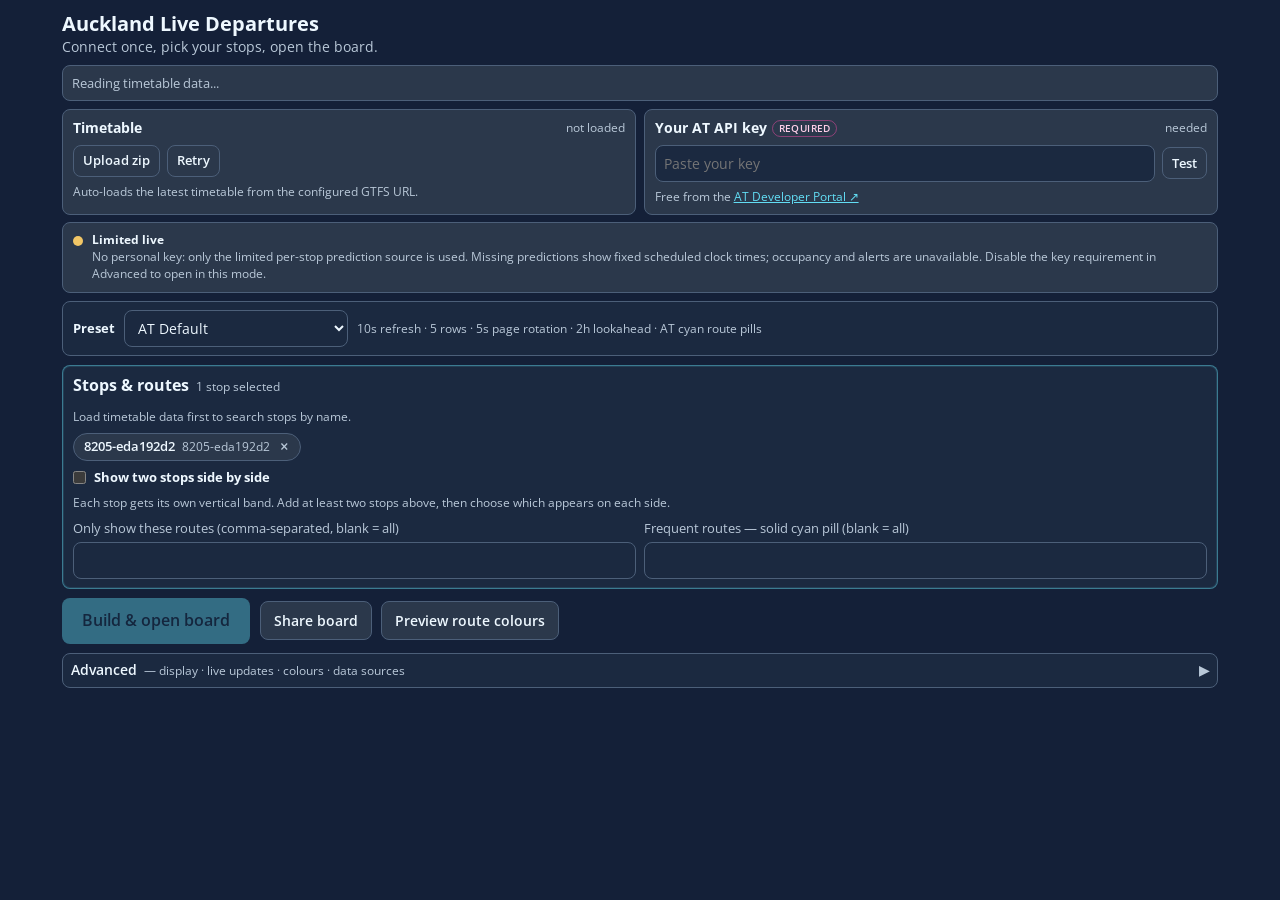
==== index.html @ 3f7efe8c "api" ====
<!doctype html>
<html lang="en">
<head>
  <meta charset="utf-8">
  <meta name="viewport" content="width=device-width, initial-scale=1">
  <title>Auckland Live Departures</title>
  <link rel="preconnect" href="https://fonts.googleapis.com">
  <link rel="preconnect" href="https://fonts.gstatic.com" crossorigin>
  <link href="https://fonts.googleapis.com/css2?family=Open+Sans:wght@400;600;700;800&display=swap" rel="stylesheet">
  <style>
    :root {
      color-scheme: dark;
      --bg: #142038;
      --surface: #1b2940;
      --surface2: #2b384b;
      --surface3: #36465f;
      --border: #4c5f79;
      --text: #eef8ff;
      --muted: #b9c8d8;
      --accent: #62ddf4;
      --accent-strong: #3ed2f1;
      --accent-text: #163047;
      --good: #62ddf4;
      --warn: #f1c666;
      --bad: #ee4ca4;
      --radius: 8px;
      font-family: "Open Sans", "Segoe UI", sans-serif;
    }
    * { box-sizing: border-box; margin: 0; }
    html, body { min-height: 100vh; }
    body {
      background: var(--bg);
      color: var(--text);
      line-height: 1.5;
    }
    button {
      font: inherit;
      border: 1px solid transparent;
      border-radius: var(--radius);
      padding: .5rem .8rem;
      font-weight: 600;
      cursor: pointer;
      transition: opacity .15s, border-color .15s, background .15s;
    }
    button:hover { opacity: .88; }
    button:disabled { opacity: .4; cursor: not-allowed; }
    button.primary { background: var(--accent); color: var(--accent-text); border-color: transparent; }
    button.ghost { background: var(--surface2); color: var(--text); border-color: var(--border); }
    button.danger { background: transparent; color: #ffc8e4; border-color: var(--bad); }
    button.small { padding: .32rem .58rem; font-size: .82rem; }
    input, textarea, select {
      font: inherit;
      width: 100%;
      border: 1px solid var(--border);
      border-radius: var(--radius);
      background: var(--surface);
      color: var(--text);
      padding: .42rem .55rem;
    }
    input:focus, textarea:focus { outline: none; border-color: var(--accent); }
    textarea { min-height: 3.1rem; resize: vertical; }
    textarea[name="routeColors"] { min-height: 14rem; font-family: ui-monospace, SFMono-Regular, Menlo, Consolas, monospace; }

    /* Setup */
    .setup {
      max-width: 1180px;
      margin: 0 auto;
      padding: .75rem;
      font-size: .9rem;
    }
    .setup-header {
      margin-bottom: .45rem;
    }
    .setup-header h1 {
      font-size: 1.25rem;
      line-height: 1.15;
      margin-bottom: .15rem;
    }
    .setup-header p { color: var(--muted); font-size: .86rem; }
    .quick-actions {
      display: flex;
      gap: .4rem;
      margin: .45rem 0;
      flex-wrap: wrap;
    }
    .status-bar {
      padding: .42rem .55rem;
      color: var(--muted);
      font-size: .84rem;
      min-height: 1.9rem;
      border: 1px solid var(--border);
      border-radius: var(--radius);
      background: var(--surface2);
    }
    .status-bar.error { color: #ffd0e9; border-color: var(--bad); background: rgba(238, 76, 164, .12); }
    .setup-layout {
      display: block;
    }
    /* Advanced section */
    .adv-group { border: 1px solid var(--border); border-radius: var(--radius); padding: .55rem .65rem; display: grid; gap: .45rem; background: rgba(255,255,255,.015); }
    .adv-head { display: flex; justify-content: space-between; align-items: baseline; gap: .5rem; }
    .adv-group h3 { margin: 0; font-size: .9rem; font-weight: 700; color: var(--text); }
    .adv-count { font-size: .75rem; font-weight: 400; color: var(--muted); margin-left: .35rem; }
    .adv-grid { display: grid; grid-template-columns: repeat(auto-fit, minmax(170px, 1fr)); gap: .45rem; }
    .unit-input { display: flex; align-items: center; border: 1px solid var(--border); border-radius: 8px; background: var(--surface2, transparent); overflow: hidden; }
    .unit-input input { border: 0 !important; margin: 0 !important; min-width: 0; flex: 1; background: transparent; }
    .unit-input span { padding: 0 .6rem; font-size: .78rem; color: var(--muted); white-space: nowrap; }
    .unit-input:focus-within { border-color: var(--accent); }
    .checkbox-label.plain { font-weight: 400 !important; font-size: .9rem; }
    .adv-group .four-way-settings { padding-bottom: 0; border-bottom: 0; margin-bottom: 0; }
    .adv-details > summary { list-style: none; cursor: pointer; display: flex; align-items: baseline; gap: .6rem; }
    .adv-details > summary::-webkit-details-marker { display: none; }
    .adv-details > summary::before { content: "\25B6"; font-size: .65rem; color: var(--muted); transition: transform .2s; }
    .adv-details[open] > summary::before { transform: rotate(90deg); }
    .adv-details > summary .hint { margin: 0; }
    .adv-details-body { display: grid; gap: .45rem; margin-top: .45rem; }
    .adv-danger { display: flex; justify-content: space-between; align-items: center; gap: .8rem; border-color: rgba(255, 99, 132, .35); }
    .adv-danger .hint { margin-top: .1rem; }
    button.danger.confirming { background: #c0304a; color: #fff; }
    .adv-group textarea[name=routeColors] { min-height: 0; height: 7.2rem; resize: vertical; }
    /* Stop-level notices from AT take over the footer and scroll, like AT's own boards. */
    .board-footer.notice .legend,
    .board-footer.notice .mode-indicator { display: none; }
    .board-footer.notice .ticker { text-align: left; text-overflow: clip; font-weight: 700; }
    /* Soft fade where the message meets the clock (and as it enters), like AT's boards. */
    .board-footer.notice .ticker {
      -webkit-mask-image: linear-gradient(to right, transparent 0, #000 2rem, #000 calc(100% - 5rem), transparent 100%);
      mask-image: linear-gradient(to right, transparent 0, #000 2rem, #000 calc(100% - 5rem), transparent 100%);
    }
    .board-footer.notice-high { background: #e6007e; border-color: #ff4fb0; }
    .board-footer.notice-high .ticker,
    .board-footer.notice-high .clock { color: #fff; }
    .board-footer.notice-low { background: #f4f7fa; border-color: #ffffff; }
    .board-footer.notice-low .ticker,
    .board-footer.notice-low .clock { color: #142033; }
    .board-shell.frameless .board-footer.notice-high { background: #e6007e; }
    .board-shell.frameless .board-footer.notice-low { background: #f4f7fa; }
    .marquee { display: inline-block; padding-left: 100%; white-space: nowrap; animation: marquee linear infinite; will-change: transform; }
    @keyframes marquee { from { transform: translateX(0); } to { transform: translateX(-100%); } }
    @media (prefers-reduced-motion: reduce) {
      .marquee { animation: none; padding-left: 0; }
      .board-footer.notice .ticker { text-overflow: ellipsis; }
    }
    .debug-grid {
      display: flex;
      flex-wrap: wrap;
      gap: .35rem;
      margin: .45rem 0;
    }
    .debug-item {
      display: inline-flex;
      gap: .35rem;
      padding: .28rem .45rem;
      border: 1px solid var(--border);
      border-radius: var(--radius);
      background: var(--surface2);
      color: var(--muted);
      font-size: .78rem;
    }
    .debug-item strong { color: var(--text); font-weight: 800; text-align: right; }
    .note {
      border: 1px solid var(--border);
      border-radius: var(--radius);
      background: var(--surface2);
      color: var(--muted);
      font-size: .8rem;
      padding: .4rem .5rem;
    }
    .link-row {
      display: flex;
      gap: .5rem;
      flex-wrap: wrap;
      align-items: center;
    }
    .link-button {
      display: inline-flex;
      align-items: center;
      border: 1px solid var(--border);
      border-radius: var(--radius);
      padding: .32rem .58rem;
      color: var(--text);
      font-size: .82rem;
      font-weight: 600;
      text-decoration: none;
      background: var(--surface2);
    }
    .link-button:hover { border-color: var(--accent); color: var(--text); }
    .section {
      background: var(--surface);
      border: 1px solid var(--border);
      border-radius: var(--radius);
      margin-bottom: .45rem;
      overflow: hidden;
    }
    .section-header {
      padding: .36rem .5rem;
      font-weight: 600;
      cursor: pointer;
      display: flex;
      justify-content: space-between;
      align-items: center;
      user-select: none;
    }
    .section-header:hover { background: var(--surface2); }
    .section-header .arrow { transition: transform .2s; font-size: .8rem; color: var(--muted); }
    .section-header .arrow.open { transform: rotate(90deg); }
    .section-status { font-size: .75rem; font-weight: 400; color: var(--muted); margin-left: .45rem; }
    .section-body {
      padding: 0 .5rem .45rem;
      display: grid;
      gap: .42rem;
    }
    .section-body.hidden { display: none; }
    .field label {
      display: block;
      font-size: .8rem;
      color: var(--muted);
      margin-bottom: .25rem;
      font-weight: 400;
    }
    .hint {
      color: var(--muted);
      font-size: .78rem;
      line-height: 1.35;
      margin-top: .22rem;
    }
    .row { display: grid; grid-template-columns: 1fr 1fr; gap: .45rem; }
    .stop-results {
      max-height: 10rem;
      overflow-y: auto;
      display: grid;
      gap: .4rem;
    }
    .stop-item {
      display: flex;
      align-items: center;
      gap: .6rem;
      padding: .38rem .48rem;
      background: var(--surface2);
      border: 1px solid var(--border);
      border-radius: var(--radius);
      font-size: .85rem;
    }
    .stop-item .name { flex: 1; font-weight: 600; }
    .stop-item .id { color: var(--muted); font-size: .78rem; }
    .step {
      background: var(--surface);
      border: 1px solid var(--border);
      border-radius: var(--radius);
      padding: .55rem .65rem;
      margin-bottom: .45rem;
      display: grid;
      gap: .45rem;
    }
    .step h2 { font-size: .98rem; font-weight: 700; }
    .step-status { font-size: .75rem; font-weight: 400; color: var(--muted); margin-left: .4rem; }
    .ok { color: var(--good); }
    .chips { display: flex; flex-wrap: wrap; gap: .35rem; }
    .checkbox-label { display: inline-flex !important; align-items: center; gap: .5rem; cursor: pointer; color: var(--text) !important; font-weight: 700 !important; }
    .checkbox-label input { width: auto; margin: 0; }
    .dual-stop-settings { display: grid; grid-template-columns: repeat(2, minmax(0, 1fr)); gap: .65rem; }
    .dual-stop-settings input { margin-top: .4rem; }
    .chip {
      display: inline-flex;
      align-items: center;
      gap: .15rem;
      background: var(--surface2);
      border: 1px solid var(--border);
      border-radius: 999px;
      padding: .2rem .25rem .2rem .6rem;
      font-size: .82rem;
      font-weight: 600;
    }
    .chip .chip-id { color: var(--muted); font-weight: 400; font-size: .74rem; margin-left: .3rem; }
    .chip button { padding: 0 .45rem; background: transparent; border: none; color: var(--muted); font-size: .95rem; line-height: 1.3; }
    .chip button:hover { color: #ffd0e9; opacity: 1; }
    .cta-row { display: flex; flex-wrap: wrap; align-items: center; gap: .6rem; margin: .55rem 0; }
    .cta-row .primary { font-size: 1.02rem; padding: .62rem 1.2rem; }

    /* Connect strip (timetable + API key) */
    .connect { display: grid; grid-template-columns: 1fr 1fr; gap: .5rem; margin: .5rem 0; }
    .connect-pill {
      position: relative;
      overflow: hidden;
      border: 1px solid var(--border);
      border-radius: var(--radius);
      background: var(--surface2);
      padding: .5rem .6rem;
      display: grid;
      gap: .4rem;
      align-content: start;
    }
    .connect-pill.done { background: rgba(98, 221, 244, .08); border-color: rgba(98, 221, 244, .4); }
    .connect-pill.bad { background: rgba(238, 76, 164, .1); border-color: var(--bad); }
    .pill-head { display: flex; justify-content: space-between; align-items: center; gap: .5rem; }
    .pill-title { font-weight: 700; font-size: .86rem; }
    .pill-title .req {
      font-weight: 600; font-size: .64rem; text-transform: uppercase; letter-spacing: .04em;
      color: #ffd0e9; border: 1px solid rgba(238, 76, 164, .5); border-radius: 999px;
      padding: .02rem .34rem; margin-left: .35rem; vertical-align: middle;
    }
    .pill-state { font-size: .76rem; color: var(--muted); white-space: nowrap; }
    .pill-state.ok { color: var(--good); font-weight: 700; }
    .pill-state.bad { color: #ffd0e9; font-weight: 700; }
    .pill-sub { font-size: .75rem; color: var(--muted); }
    .pill-sub a { color: var(--accent); }
    .pill-actions { display: flex; gap: .4rem; align-items: center; }
    .pill-actions input[name=subscriptionKey] { flex: 1; }
    .pill-actions .link-button, .pill-actions button { flex: none; }
    .timetable-loader {
      position: absolute;
      inset: 0;
      z-index: 2;
      display: grid;
      place-content: center;
      gap: .55rem;
      text-align: center;
      background: linear-gradient(110deg, rgba(24, 33, 48, .96), rgba(31, 47, 64, .96));
      color: var(--text);
    }
    .loader-track {
      position: relative;
      width: min(15rem, 70vw);
      height: 2.2rem;
      overflow: hidden;
    }
    .loader-track::after {
      content: "";
      position: absolute;
      left: 0;
      right: 0;
      bottom: .28rem;
      height: 2px;
      background: repeating-linear-gradient(90deg, rgba(98,221,244,.25) 0 12px, transparent 12px 20px);
    }
    .loader-bus {
      position: absolute;
      left: 0;
      bottom: .42rem;
      width: 3.3rem;
      height: 1.45rem;
      border-radius: .45rem .55rem .25rem .25rem;
      background: linear-gradient(180deg, #73e8fa, #36bdd8);
      box-shadow: 0 0 18px rgba(98,221,244,.35);
      animation: timetable-trip 2.4s ease-in-out infinite;
    }
    .loader-bus::before {
      content: "";
      position: absolute;
      inset: .25rem .32rem .55rem;
      border-radius: .15rem;
      background: repeating-linear-gradient(90deg, #20324a 0 .58rem, transparent .58rem .72rem);
    }
    .loader-bus::after {
      content: "";
      position: absolute;
      left: .45rem;
      right: .45rem;
      bottom: -.2rem;
      height: .42rem;
      background: radial-gradient(circle at .2rem .2rem, #101824 0 .2rem, transparent .21rem), radial-gradient(circle at calc(100% - .2rem) .2rem, #101824 0 .2rem, transparent .21rem);
    }
    .loader-copy { font-size: .8rem; font-weight: 700; letter-spacing: .02em; }
    .loader-copy span::after { content: ""; animation: loading-dots 1.4s steps(4, end) infinite; }
    @keyframes timetable-trip {
      0% { transform: translateX(-3.5rem); opacity: 0; }
      15%, 85% { opacity: 1; }
      100% { transform: translateX(15rem); opacity: 0; }
    }
    @keyframes loading-dots {
      0% { content: ""; }
      25% { content: "."; }
      50% { content: ".."; }
      75%, 100% { content: "..."; }
    }
    @media (prefers-reduced-motion: reduce) {
      .loader-bus { animation: none; left: calc(50% - 1.65rem); }
      .loader-copy span::after { animation: none; content: "..."; }
    }
    input.key-bad { border-color: var(--bad); }
    .mode-explainer {
      display: flex;
      align-items: flex-start;
      gap: .55rem;
      margin: -.05rem 0 .55rem;
      padding: .55rem .65rem;
      border: 1px solid var(--border);
      border-radius: var(--radius);
      background: var(--surface2);
      color: var(--muted);
      font-size: .78rem;
      line-height: 1.35;
    }
    .mode-explainer strong { color: var(--text); white-space: nowrap; }
    .preset-bar {
      display: grid;
      grid-template-columns: auto minmax(10rem, 14rem) minmax(0, 1fr);
      align-items: center;
      gap: .55rem;
      margin: 0 0 .55rem;
      padding: .5rem .65rem;
      border: 1px solid var(--border);
      border-radius: var(--radius);
      background: var(--surface);
    }
    .preset-bar label { font-size: .82rem; font-weight: 700; color: var(--text); }
    .preset-bar select { padding: .42rem .55rem; }
    .preset-summary { min-width: 0; color: var(--muted); font-size: .75rem; line-height: 1.3; }
    .mode-dot {
      width: .62rem;
      height: .62rem;
      margin-top: .22rem;
      border-radius: 999px;
      background: var(--muted);
      flex: none;
    }
    .mode-dot.full { background: var(--good); }
    .mode-dot.limited { background: var(--warn); }
    .mode-dot.degraded, .mode-dot.scheduled { background: var(--bad); }
    button.linkish {
      background: none; border: none; padding: 0; color: var(--accent);
      font-size: inherit; font-weight: 600; text-decoration: underline; cursor: pointer;
    }
    button.linkish:hover { opacity: .85; }

    /* Focused step + stop result meta + inline preview */
    .step.focus { border-color: rgba(98, 221, 244, .45); box-shadow: inset 0 0 0 1px rgba(98, 221, 244, .12); }
    .stop-item .name { flex: 1; font-weight: 600; display: flex; flex-direction: column; }
    .stop-item .name .meta { font-weight: 400; color: var(--muted); font-size: .72rem; }
    .preview { border: 1px dashed var(--border); border-radius: var(--radius); padding: .45rem .55rem; display: grid; gap: .35rem; background: var(--surface); }
    .preview-title { font-size: .7rem; color: var(--muted); text-transform: uppercase; letter-spacing: .05em; }
    .preview-row { display: grid; grid-template-columns: auto 1fr auto; align-items: center; gap: .55rem; font-size: .92rem; }
    .preview-row .pv-pill {
      display: inline-flex; justify-content: center; align-items: center;
      min-width: 2.7rem; height: 1.55rem; padding: 0 .42rem; border-radius: 6px;
      background: linear-gradient(180deg, #73e8fa 0%, #57d9f2 100%);
      color: var(--accent-text); font-weight: 700; font-size: .85rem;
    }
    .preview-row .pv-due { font-weight: 700; white-space: nowrap; }
    .preview-empty { font-size: .78rem; color: var(--muted); }
    @media (max-width: 700px) {
      .connect { grid-template-columns: 1fr; }
      .preset-bar { grid-template-columns: 1fr; }
    }

    /* Board */
    .board {
      min-height: 100vh;
      padding: 1.25rem;
      display: flex;
      flex-direction: column;
      position: relative;
    }
    .board.frameless {
      padding: 0;
    }
    .chrome-toggle {
      position: absolute;
      top: .2rem;
      right: .25rem;
      z-index: 20;
      min-width: 1.6rem;
      min-height: 1.6rem;
      padding: 0;
      border-radius: 999px;
      background: rgba(43, 56, 75, .9);
      border-color: rgba(185, 200, 216, .28);
      color: #d9ecf7;
      font-size: .72rem;
      line-height: 1;
    }
    .chrome-toggle:hover {
      background: rgba(54, 70, 95, .95);
      border-color: rgba(98, 221, 244, .45);
    }
    .board.frameless .chrome-toggle {
      top: .18rem;
      right: .18rem;
      opacity: .1;
      background: transparent;
      border-color: transparent;
      color: #f0fbff;
    }
    .board.frameless .chrome-toggle:hover {
      opacity: .45;
      background: rgba(43, 56, 75, .55);
      border-color: rgba(185, 200, 216, .18);
    }
    .board-shell {
      flex: 1;
      background: var(--surface2);
      border: 1px solid #41516a;
      border-radius: var(--radius);
      display: flex;
      flex-direction: column;
      min-height: 0;
      gap: .6rem;
      padding: .7rem;
      box-shadow: inset 0 0 0 1px rgba(255,255,255,.03);
    }
    .board-shell.frameless {
      background: transparent;
      border-color: transparent;
      box-shadow: none;
      padding: 0;
      gap: 0;
    }
    .board-header {
      display: flex;
      justify-content: space-between;
      align-items: flex-start;
      padding: .2rem .2rem .1rem;
    }
    .board-header h1 {
      font-size: clamp(1.6rem, 3.5vw, 3rem);
      line-height: 1.1;
      font-weight: 700;
    }
    .board-header .sub { color: var(--muted); font-size: .9rem; }
    .board-meta {
      text-align: right;
      font-size: .9rem;
      color: #d9ecf7;
      display: flex;
      flex-direction: column;
      gap: .3rem;
      align-items: flex-end;
      width: 100%;
    }
    .board-meta-top {
      display: flex;
      align-items: center;
      justify-content: flex-end;
      gap: .7rem;
      width: 100%;
    }
    .share-dialog {
      margin: auto;
      width: min(36rem, calc(100vw - 2rem));
      padding: 1.4rem;
      border: 1px solid var(--border);
      border-radius: var(--radius);
      background: var(--surface);
      color: var(--text);
      box-shadow: 0 1rem 4rem #0008;
    }
    .share-dialog::backdrop { background: #0009; }
    .shared-board-notice { color: var(--accent); font-size: .9rem; margin: .5rem 0; }
    .share-dialog p { margin: .7rem 0; }
    .share-dialog input { width: 100%; margin-top: .35rem; }
    .share-dialog-actions { display: flex; gap: .5rem; margin-top: 1rem; }
    .board-controls {
      display: flex;
      gap: .3rem;
      flex-wrap: wrap;
      justify-content: flex-end;
    }
    .board-shell.frameless .board-header {
      display: none;
    }
    .board-shell.frameless .board-controls {
      display: none;
    }
    .board-shell.frameless .board-meta-top {
      display: none;
    }
    .board-shell.frameless .alert-banner {
      display: none;
    }
    .board-body {
      flex: 1;
      min-height: 0;
      display: flex;
      flex-direction: column;
    }
    /* Scale every dual-board column from the same unit as the CSS viewport narrows at page zoom. */
    .dual-mode { --dual-unit: clamp(.625rem, 1.25vw, 1rem); }
    .dual-mode.board:not(.frameless) { padding: calc(.5 * var(--dual-unit)); }
    .dual-mode .board-shell:not(.frameless) { padding: calc(.4 * var(--dual-unit)); gap: calc(.35 * var(--dual-unit)); }
    /* Dual mode: the top bar is controls only. Status lives in the footer pill and page
       numbers in each column header, so the meta line would just repeat them. */
    .dual-mode .board-header { padding: 0; }
    .dual-mode .board-meta { flex-direction: row; justify-content: flex-end; gap: 0; }
    .dual-mode .board-meta-top { display: none; }
    .dual-mode .board-controls { margin-right: 2rem; } /* clear the corner frame toggle */
    .dual-mode .board-controls button { padding: calc(.18 * var(--dual-unit)) calc(.55 * var(--dual-unit)); font-size: calc(.78 * var(--dual-unit)); line-height: 1.2; }
    .dual-mode .alert-banner { padding: calc(.3 * var(--dual-unit)) calc(.7 * var(--dual-unit)); font-size: calc(.85 * var(--dual-unit)); }
    .dual-bands {
      flex: 1;
      min-height: 0;
      display: grid;
      grid-template-columns: repeat(2, minmax(0, 1fr));
      gap: calc(.7 * var(--dual-unit, 1rem));
    }
    .dual-band {
      min-width: 0;
      min-height: 0;
      display: flex;
      flex-direction: column;
      overflow: hidden;
      border: 1px solid rgba(185, 200, 216, .3);
      border-radius: var(--radius);
      background: var(--surface);
    }
    .four-way-band > .dual-band-header { flex-shrink: 0; }
    .four-way-band > .dep-table { flex: var(--section-rows) 1 0; }
    .four-way-band > .train-table { grid-template-rows: minmax(0, 1fr); }
    .train-station-strip {
      flex: 0 0 auto;
      display: flex;
      justify-content: space-between;
      gap: .5rem;
      padding: .12rem calc(.6 * var(--dual-unit));
      font-size: calc(.75 * var(--dual-unit));
      line-height: 1.2;
      color: #d9ecf7;
      background: rgba(98, 221, 244, .1);
      border-top: 1px solid rgba(185, 200, 216, .35);
      overflow: hidden;
      white-space: nowrap;
    }
    .train-station-strip span { color: var(--muted); }
    .placeholder-row { color: var(--muted); font-size: calc(1 * var(--dual-unit)); }
    .placeholder-row > span { grid-column: 1 / -1; }
    .four-way-settings { padding-bottom: .8rem; border-bottom: 1px solid rgba(185, 200, 216, .2); margin-bottom: .8rem; }
    .dual-band-header {
      display: flex;
      align-items: center;
      justify-content: space-between;
      gap: calc(.6 * var(--dual-unit));
      padding: calc(.28 * var(--dual-unit)) calc(.7 * var(--dual-unit));
      background: rgba(98, 221, 244, .12);
      border-bottom: 1px solid rgba(98, 221, 244, .25);
    }
    .dual-band:nth-child(2) .dual-band-header { background: rgba(241, 198, 102, .1); border-color: rgba(241, 198, 102, .25); }
    /* Direction and stop number share one line. */
    .dual-band-header > div { min-width: 0; display: flex; align-items: baseline; gap: calc(.6 * var(--dual-unit)); }
    .dual-direction { display: block; min-width: 0; overflow: hidden; white-space: nowrap; text-overflow: ellipsis; font-size: calc(1.6 * var(--dual-unit)); font-weight: 800; line-height: 1.15; padding-bottom: .15em; margin-bottom: -.15em; } /* room for descenders (y, g) under overflow:hidden without changing layout */
    .dual-stop-code { display: block; flex: none; color: var(--muted); font-size: calc(.85 * var(--dual-unit)); white-space: nowrap; }
    .dual-page { color: var(--muted); font-size: calc(1 * var(--dual-unit)); font-weight: 700; white-space: nowrap; }
    .dual-mode .dual-band .dep-table { border-radius: 0; }
    .dual-mode .dual-band .dep-head,
    .dual-mode .dual-band .dep-row {
      grid-template-columns: calc(8 * var(--dual-unit)) minmax(0, 1fr) calc(4.5 * var(--dual-unit)) calc(7.25 * var(--dual-unit));
      column-gap: calc(.25 * var(--dual-unit));
    }
    .dual-mode .dual-band .dep-row { padding: calc(.45 * var(--dual-unit)) calc(.6 * var(--dual-unit)); }
    .dual-mode .dual-band .dep-head { padding: calc(.12 * var(--dual-unit)) calc(.6 * var(--dual-unit)); font-size: calc(.8 * var(--dual-unit)); line-height: 1.2; }
    .dual-mode .dual-band .route-pill {
      width: calc(6.65 * var(--dual-unit));
      height: calc(2.85 * var(--dual-unit));
      padding: 0 calc(.45 * var(--dual-unit));
      border-radius: calc(.5 * var(--dual-unit));
      font-size: calc(1.95 * var(--dual-unit));
    }
    .dual-mode .dual-band .dest-cell strong {
      width: 100%;
      min-width: 0;
      font-size: calc(1.95 * var(--dual-unit));
      line-height: 1.05;
      max-height: 2.1em;
      overflow: hidden;
      overflow-wrap: anywhere;
    }
    .dual-mode .dual-band .occ-cell { gap: calc(.22 * var(--dual-unit)); }
    .dual-mode .dual-band .occ-cell svg { width: calc(.62 * var(--dual-unit)); height: calc(1.8 * var(--dual-unit)); }
    .dual-mode .dual-band .badge.cancelled { padding: calc(.2 * var(--dual-unit)) calc(.3 * var(--dual-unit)); font-size: calc(.75 * var(--dual-unit)); }
    .dual-mode .dual-band .due-cell { font-size: calc(2.4 * var(--dual-unit)); }
    .dual-mode .board-footer { gap: calc(.75 * var(--dual-unit)); padding: calc(.5 * var(--dual-unit)) calc(.85 * var(--dual-unit)); }
    .dual-mode .board-footer .legend { gap: calc(.5 * var(--dual-unit)); font-size: calc(1.1 * var(--dual-unit)); }
    .dual-mode .board-footer .ticker { font-size: calc(1.1 * var(--dual-unit)); }
    .dual-mode .board-footer .mode-indicator { font-size: calc(.9 * var(--dual-unit)); padding: calc(.18 * var(--dual-unit)) calc(.6 * var(--dual-unit)); }
    .dual-mode .board-footer .clock { font-size: calc(1.6 * var(--dual-unit)); }
    @media (max-width: 800px) and (orientation: landscape) {
      .dual-mode .dual-band .dep-head,
      .dual-mode .dual-band .dep-row {
        grid-template-columns: calc(8 * var(--dual-unit)) minmax(0, 1fr) calc(7.25 * var(--dual-unit));
      }
      .dual-mode .dual-band .dep-head > div:nth-child(3),
      .dual-mode .dual-band .dep-row > div:nth-child(3) { display: none; }
    }
    .board.frameless.dual-mode .dual-bands { gap: 0; }
    .board.frameless.dual-mode .dual-band { border-radius: 0; border-top: 0; border-bottom: 0; }
    .alert-banner {
      padding: .6rem .8rem;
      border-radius: var(--radius);
      font-size: .9rem;
      border: 1px solid;
    }
    .alert-banner.warn { background: rgba(241, 198, 102, .12); border-color: rgba(241, 198, 102, .4); color: #ffe2a2; }
    .alert-banner.bad { background: rgba(238, 76, 164, .14); border-color: rgba(238, 76, 164, .4); color: #ffd0e9; }
    .dep-table {
      width: 100%;
      flex: 1;
      min-height: 0;
      background: var(--surface);
      border-radius: var(--radius);
      overflow: hidden;
      display: grid;
      grid-template-rows: auto minmax(0, 1fr);
    }
    .board.frameless .dep-table,
    .board.frameless .empty-state {
      border-radius: 0;
    }
    .dep-head,
    .dep-row {
      display: grid;
      grid-template-columns: 8.75rem minmax(0, 1fr) 8.75rem clamp(9rem, 10vw, 10rem);
      align-items: center;
    }
    .dep-head {
      padding: .32rem .9rem .28rem;
      font-size: clamp(.88rem, .95vw, .98rem);
      font-weight: 700;
      color: #f0fbff;
      background: rgba(255,255,255,.03);
    }
    .dep-head > div:last-child,
    .dep-row > div:last-child {
      text-align: right;
    }
    .dep-head > div:nth-child(3),
    .dep-row > div:nth-child(3) {
      text-align: center;
    }
    .dep-rows {
      min-height: 0;
      display: grid;
      grid-template-rows: repeat(var(--row-count, 1), minmax(0, 1fr));
    }
    .dep-row {
      padding: .5rem .9rem;
      border-top: 1px solid rgba(185, 200, 216, .18);
      min-height: 0;
    }
    .dep-row > div,
    .dep-head > div {
      min-width: 0;
    }
    .route-pill {
      display: inline-flex;
      justify-content: center;
      align-items: center;
      width: 6.65rem;
      height: 2.85rem;
      padding: 0 .45rem;
      border-radius: 8px;
      font-weight: 700;
      font-size: 1.95rem;
      line-height: 1;
      letter-spacing: 0;
      background: linear-gradient(180deg, #73e8fa 0%, #57d9f2 100%);
      color: var(--accent-text);
      border: 1px solid rgba(255,255,255,.22);
      box-shadow: inset 0 0 0 1px rgba(255,255,255,.18);
      white-space: nowrap;
      overflow: hidden;
      text-overflow: ellipsis;
    }
    .route-pill.outline {
      background: transparent;
      color: var(--text);
      border: 2px solid rgba(222, 236, 248, .75);
      box-shadow: none;
    }
    .dest-cell strong {
      display: block;
      font-size: 1.95rem;
      font-weight: 700;
      line-height: 1;
    }
    .dest-cell {
      min-height: 100%;
      display: flex;
      align-items: center;
    }
    .badge {
      display: inline-block;
      padding: .28rem .72rem;
      border-radius: 8px;
      font-weight: 600;
      font-size: .84rem;
    }
    .badge.cancelled { color: #fff3fb; background: var(--bad); border: 1px solid transparent; font-size: 1.05rem; font-weight: 700; padding: .3rem .85rem; }
    .occ-cell {
      display: flex;
      align-items: flex-end;
      justify-content: center;
      gap: .22rem;
      color: rgba(222, 236, 248, .9);
    }
    .occ-cell svg { display: block; fill: currentColor; width: 0.62rem; height: 1.8rem; }
    .occ-cell .dim { color: rgba(185, 200, 216, .38); }
    .due-cell {
      text-align: right;
      font-size: clamp(1.9rem, 2.8vw, 3rem);
      font-weight: 700;
      font-variant-numeric: tabular-nums;
      font-feature-settings: "tnum" 1;
      color: #f0fbff;
      white-space: nowrap;
      line-height: 1;
    }
    .empty-state {
      flex: 1;
      display: grid;
      place-content: center;
      text-align: center;
      min-height: 12rem;
      color: var(--muted);
      background: var(--surface);
      border-radius: var(--radius);
    }
    .board-footer {
      display: flex;
      align-items: center;
      gap: .75rem;
      background: rgba(98, 221, 244, .08);
      border-radius: var(--radius);
      /* One slim line: everything here is secondary to the departures above. */
      padding: .5rem .85rem;
      line-height: 1.2;
      min-height: 0;
      overflow: hidden;
      border: 1px solid rgba(98, 221, 244, .18);
    }
    .board-shell.frameless .board-footer {
      border-left-color: transparent;
      border-right-color: transparent;
      border-bottom-color: transparent;
      border-radius: 0;
      padding-left: .5rem;
      padding-right: .5rem;
      background: transparent;
    }
    .legend {
      display: flex;
      align-items: center;
      gap: .55rem;
      white-space: nowrap;
      color: #e9fbff;
      font-size: clamp(.95rem, 1.15vw, 1.2rem);
      font-weight: 600;
    }
    .legend-swatch {
      width: 1em;
      height: 1em;
      border-radius: .28em;
      background: linear-gradient(180deg, #73e8fa 0%, #57d9f2 100%);
      flex: none;
    }
    .ticker {
      flex: 1;
      overflow: hidden;
      white-space: nowrap;
      text-overflow: ellipsis;
      color: #ffe2a2;
      font-size: clamp(.95rem, 1.15vw, 1.15rem);
      font-weight: 600;
      text-align: center;
    }
    .mode-indicator {
      display: inline-flex;
      align-items: center;
      gap: .42rem;
      flex: none;
      max-width: 42%;
      padding: .2rem .6rem;
      border: 1px solid rgba(185, 200, 216, .28);
      border-radius: 999px;
      color: #e9fbff;
      background: rgba(185, 200, 216, .08);
      font-size: clamp(.78rem, .95vw, .98rem);
      font-weight: 700;
      white-space: nowrap;
      overflow: hidden;
      text-overflow: ellipsis;
    }
    .mode-indicator.full { border-color: rgba(91, 214, 143, .45); background: rgba(91, 214, 143, .12); }
    .mode-indicator.limited { border-color: rgba(241, 198, 102, .5); background: rgba(241, 198, 102, .12); color: #ffe2a2; }
    .mode-indicator.degraded,
    .mode-indicator.scheduled { border-color: rgba(238, 76, 164, .45); background: rgba(238, 76, 164, .12); color: #ffd0e9; }
    .mode-indicator .mode-dot { margin-top: 0; }
    .ambient-status {
      display: none;
      width: .68rem;
      height: .68rem;
      border-radius: 999px;
      flex: none;
      opacity: .88;
    }
    .ambient-status.good { background: var(--good); box-shadow: 0 0 .72rem rgba(91, 214, 143, .72); }
    .ambient-status.warn { background: var(--warn); box-shadow: 0 0 .72rem rgba(241, 198, 102, .68); }
    .ambient-status.bad { background: var(--bad); box-shadow: 0 0 .72rem rgba(238, 76, 164, .68); }
    .board-shell.frameless .mode-indicator { display: none; }
    .clock {
      font-weight: 700;
      /* A reference clock, not a headline: sized just above the ticker text. */
      font-size: clamp(1.2rem, 1.5vw, 1.75rem);
      font-variant-numeric: tabular-nums;
      white-space: nowrap;
      padding: 0;
      background: transparent;
      border-radius: var(--radius);
      color: #f1fbff;
    }
    @media (max-width: 700px) and (orientation: portrait) {
      .setup { padding: .5rem; }
      .dual-stop-settings { grid-template-columns: 1fr; }
      .board { padding: .5rem; }
      .board-header { flex-direction: column; gap: .5rem; }
      .board-meta { text-align: left; align-items: flex-start; }
      .board-meta-top { justify-content: space-between; }
      .board-controls { justify-content: flex-start; }
      .row { grid-template-columns: 1fr; }
      .dep-head { display: none; }
      .dep-table, .dep-rows, .dep-row { display: block; width: 100%; }
      .dep-row { padding: .6rem 0; border-top: 1px solid rgba(185, 200, 216, .18); }
      .dep-row > div { padding: .3rem .8rem; text-align: left !important; }
      .dep-head,
      .dep-row {
        grid-template-columns: 1fr;
      }
      .route-pill { width: 5.7rem; height: 3rem; font-size: 1.7rem; }
      .dest-cell { min-height: auto; }
      .dest-cell strong { font-size: 1.7rem; }
      .due-cell { font-size: clamp(1.6rem, 9vw, 2.7rem); }
      .due-cell { text-align: left; }
      .board-footer { flex-wrap: wrap; gap: .25rem .6rem; padding: .3rem .6rem; }
      .board-footer .ticker:empty { display: none; }
      .mode-indicator { max-width: 100%; order: 3; }
      .dual-bands { grid-template-columns: 1fr; overflow-y: auto; }
      .dual-mode .dual-band .dep-table,
      .dual-mode .dual-band .dep-rows,
      .dual-mode .dual-band .dep-row { display: block; }
    }
  </style>
</head>
<body>
  <div id="app"></div>
  <script>
    const STORE_KEY = "akl-pid-v2";
    // Credential embedded in AT's live-departures web page. It provides limited per-stop
    // predictions without a personal key, but does not replace the comprehensive GTFS-RT
    // feeds. Kept as a fallback if config migration removes departuresKey.
    const DEPARTURES_KEY = "0526f69dcb074a4b8df741eef46121fc";
    const DEFAULT_GTFS_URL = "https://raw.githubusercontent.com/justinhu-nz/auckland-gtfs/refs/heads/main/gtfs.zip";
    // Same feed as plain .txt files, for browsers without DecompressionStream (older Safari/Firefox).
    // Any GTFS URL ending in "/" is treated as a folder of unpacked files.
    const DEFAULT_GTFS_UNPACKED_URL = "https://raw.githubusercontent.com/justinhu-nz/auckland-gtfs/refs/heads/main/gtfs/";
    const LEGACY_GTFS_URLS = new Set([
      "https://gtfs.at.govt.nz/gtfs.zip",
      "https://github.com/justinhu-nz/auckland-gtfs/raw/refs/heads/main/gtfs.zip",
      "gtfs.zip",
      "gtfs (1).zip"
    ]);
    const DEFAULT_ROUTE_COLORS = `BAYS: #4FAFBD / #000000
BIRK: #4FAFBD / #000000
DEV: #4FAFBD / #000000
GULF: #4FAFBD / #000000
HMB: #4FAFBD / #000000
HOBS: #4FAFBD / #000000
MTIA: #4FAFBD / #000000
MTID: #4FAFBD / #000000
PINE: #4FAFBD / #000000
RAK: #4FAFBD / #000000
WSTH: #4FAFBD / #000000
INN: #6CB655 / #000000
OUT: #E99C3F / #000000
AIR: #E99C3F / #000000
CTY: #D9322A / #FFFFFF
TMK: #3278B8 / #FFFFFF
E-W: #A3C850 / #000000
O-W: #4BAEE8 / #000000
S-C: #D03A2E / #FFFFFF
NX1: #23408B / #FFFFFF
NX2: #4AA5B5 / #FFFFFF
WX1: #3E8C52 / #FFFFFF`;
    const PREVIOUS_DEFAULT_ROUTE_COLORS = `BAYS: #1BE2F1 / #1F2A44
BIRK: #1BE2F1 / #1F2A44
DEV: #1BE2F1 / #1F2A44
GULF: #1BE2F1 / #1F2A44
HMB: #1BE2F1 / #1F2A44
HOBS: #1BE2F1 / #1F2A44
MTIA: #1BE2F1 / #1F2A44
MTID: #1BE2F1 / #1F2A44
PINE: #1BE2F1 / #1F2A44
RAK: #1BE2F1 / #1F2A44
WSTH: #1BE2F1 / #1F2A44
INN: #6CB655 / #FFFFFF
OUT: #E99C3F / #FFFFFF
AIR: #E99C3F / #1F2A44
CTY: #D9322A / #FFFFFF
TMK: #3278B8 / #FFFFFF
E-W: #A3C850 / #1F2A44
O-W: #4BAEE8 / #1F2A44
S-C: #D03A2E / #FFFFFF`;
    const LEGACY_DEFAULT_ROUTE_COLORS = new Set([
      PREVIOUS_DEFAULT_ROUTE_COLORS,
      PREVIOUS_DEFAULT_ROUTE_COLORS.replace("AIR: #E99C3F / #1F2A44", "AIR: #E99C3F / #FFFFFF")
    ]);
    const PRESETS = {
      "at-default": {
        label: "AT Default",
        summary: "10s refresh · 5 rows · 5s page rotation · 2h lookahead · AT cyan route pills",
        config: {
          pollSeconds: 10,
          pageSize: 5,
          rotateSeconds: 5,
          lookaheadHours: 2,
          frequentRoutes: ""
        }
      }
    };
    // Filled in at deploy time from the AT_API_KEY GitHub secret (see .github/workflows/deploy.yml).
    const BUILTIN_AT_KEY = "__AT_API_KEY__";
    const HAS_BUILTIN_KEY = !BUILTIN_AT_KEY.startsWith("__");
    function subscriptionKey(cfg) {
      const personal = String(cfg.subscriptionKey || "").trim();
      return personal || (HAS_BUILTIN_KEY ? BUILTIN_AT_KEY : "");
    }
    const DEFAULT_CONFIG = {
      timezone: "Pacific/Auckland",
      gtfsUrl: DEFAULT_GTFS_URL,
      realtimeUrl: "https://api.at.govt.nz/realtime/legacy/tripupdates",
      alertsUrl: "https://api.at.govt.nz/realtime/legacy/servicealerts",
      vehiclesUrl: "https://api.at.govt.nz/realtime/legacy/vehiclelocations",
      departuresUrl: "https://api.at.govt.nz/serviceinfo/v1/departures",
      departuresKey: DEPARTURES_KEY,
      frequentRoutes: "",
      routeColors: DEFAULT_ROUTE_COLORS,
      subscriptionKey: "",
      pollSeconds: 10,
      pageSize: 5,
      rotateSeconds: 5,
      lockFirstPage: false,
      requireSubscriptionKey: true,
      lookaheadHours: 2,
      relativeCutoffMinutes: 60,
      staleMultiplier: 2,
      routeAllowlist: "",
      stopIds: "8205-eda192d2",
      dualStopMode: false,
      dualStopLeftId: "",
      dualStopRightId: "",
      dualStopLeftLabel: "",
      dualStopRightLabel: "",
      fourWayMode: false,
      trainStationLabel: "",
      trainLeftStopId: "",
      trainRightStopId: "",
      trainLeftRoutes: "",
      trainRightRoutes: "",
      chromeHidden: false,
      mode: "setup"
    };

    const state = {
      config: loadConfig(),
      bundle: loadBundle(),
      gtfs: null,
      realtime: loadRealtime(),
      status: "",
      error: "",
      realtimeStatus: "",
      now: new Date(),
      page: 0,
      stopSearch: "",
      autoGtfsAttempted: false,
      gtfsLoading: false,
      colorDemo: false,
      pageLocked: false,
      refreshing: false,
      refreshFailed: false,
      keyTest: null, // null | "testing" | "ok" | "fail"
      expandedSections: { advanced: false }
    };
    let timers = [];
    let realtimeRequestSeq = 0;
    state.pageLocked = Boolean(state.config.lockFirstPage);

    function loadConfig() {
      const stored = loadJson("config");
      const saved = stored && typeof stored === "object" && !Array.isArray(stored) ? stored : {};
      if (saved.demoMode || String(saved.stopIds || "").includes("demo-")) return Object.assign({}, DEFAULT_CONFIG);
      delete saved.demoMode;
      if (LEGACY_DEFAULT_ROUTE_COLORS.has(saved.routeColors)) delete saved.routeColors;
      if (LEGACY_GTFS_URLS.has(saved.gtfsUrl)) delete saved.gtfsUrl;
      if (!saved.realtimeUrl) delete saved.realtimeUrl;
      if (!saved.alertsUrl) delete saved.alertsUrl;
      if (!saved.vehiclesUrl) delete saved.vehiclesUrl;
      if (!saved.departuresUrl) delete saved.departuresUrl;
      if (!saved.departuresKey) delete saved.departuresKey;
      // Old default was 20; migrate to the new 60 (matches the AT website, which shows
      // "45 min" rather than switching to clock time). Explicit other values are kept.
      if (saved.relativeCutoffMinutes === 20) delete saved.relativeCutoffMinutes;
      return sanitizeConfig(Object.assign({}, DEFAULT_CONFIG, saved));
    }
    function loadBundle() {
      const bundle = loadJson("bundle");
      const maps = ["stops", "routes", "trips", "calendars", "calendarDates", "stopTimesByStop"];
      return bundle && bundle.source !== "demo" && maps.every(key => bundle[key] && typeof bundle[key] === "object" && !Array.isArray(bundle[key])) &&
        Object.values(bundle.stopTimesByStop).every(rows => Array.isArray(rows) && rows.every(row => row && typeof row === "object")) &&
        Object.values(bundle.calendarDates).every(Array.isArray) ? bundle : null;
    }
    function loadRealtime() {
      const realtime = loadJson("realtime");
      return realtime && realtime.sourceUrl !== "demo://local" &&
        ["trips", "vehicles"].every(key => realtime[key] && typeof realtime[key] === "object" && !Array.isArray(realtime[key])) &&
        Array.isArray(realtime.alerts) && realtime.alerts.every(alert => alert && typeof alert === "object" &&
          Array.isArray(alert.stopIds) && Array.isArray(alert.routeIds)) ? realtime : null;
    }
    function loadJson(name) {
      try {
        const raw = localStorage.getItem(STORE_KEY + ":" + name);
        return raw ? JSON.parse(raw) : null;
      } catch { return null; }
    }
    function saveJson(name, value) {
      try { localStorage.setItem(STORE_KEY + ":" + name, JSON.stringify(value)); }
      catch { state.status = "Storage unavailable — settings will not persist."; }
    }
    function clearTimers() { timers.forEach(clearInterval); timers = []; }
    function splitList(text) {
      return String(text || "").split(/[,\n]/).map(v => v.trim()).filter(Boolean);
    }
    function dualStopIds(cfg = state.config) {
      const stops = Array.from(new Set(splitList(cfg.stopIds)));
      const left = stops.includes(cfg.dualStopLeftId) ? cfg.dualStopLeftId : stops[0];
      const right = stops.includes(cfg.dualStopRightId) && cfg.dualStopRightId !== left
        ? cfg.dualStopRightId : stops.find(id => id !== left);
      return [left, right];
    }
    function fourWayEnabled(cfg = state.config) {
      return Boolean(cfg.dualStopMode && cfg.fourWayMode);
    }
    function trainPlatformIds(cfg = state.config) {
      return [cfg.trainLeftStopId, cfg.trainRightStopId].map(id => String(id || "").trim());
    }
    function boardStopIds(cfg = state.config) {
      const buses = cfg.dualStopMode ? dualStopIds(cfg) : splitList(cfg.stopIds);
      return Array.from(new Set([...buses, ...(fourWayEnabled(cfg) ? trainPlatformIds(cfg) : [])]));
    }
    function trainRoutesMatch(route, filters) {
      const allowed = new Set(splitList(filters).map(normLabel));
      return !allowed.size || [route.shortName, route.longName, route.routeId].some(label => allowed.has(normLabel(label)));
    }
    function fourWayReady(cfg = state.config) {
      return !fourWayEnabled(cfg) || trainPlatformIds(cfg).every(Boolean);
    }
    function renderFourWaySettings(cfg) {
      const stops = state.gtfs ? state.gtfs.stops : Object.values(state.bundle?.stops || {}).map(s => ({ stop_id: s.stopId, stop_name: s.name, platform_code: s.platformCode }));
      return `<div class="four-way-settings">
        <label class="checkbox-label plain"><input name="fourWayMode" type="checkbox" ${cfg.fourWayMode ? "checked" : ""}> Show trains under each side (dual-stop mode)</label>
        <p class="hint">In dual-stop mode, reserve the bottom two rows on each side for trains. Bus pages rotate above; trains always show the next two departures for that side’s platform. Rows per page includes the two train rows (minimum 3).</p>
        ${cfg.fourWayMode ? `<div class="field"><label for="train-station-label">Thin station heading</label><input id="train-station-label" name="trainStationLabel" value="${escapeHtml(cfg.trainStationLabel)}" placeholder="e.g. Henderson Station"><div class="hint">Blank uses the platform’s stop name.</div></div>
        <datalist id="train-platforms">${stops.filter(s => !s.location_type || s.location_type === "0").map(s => `<option value="${escapeHtml(s.stop_id)}">${escapeHtml(s.stop_name)}${s.platform_code ? " · Platform " + escapeHtml(s.platform_code) : ""} · ${escapeHtml(s.stop_code || s.stop_id.split("-")[0])}</option>`).join("")}</datalist>
        <div class="row">${["Left", "Right"].map(side => `<div class="field"><label for="train-${side}-platform">${side} train platform</label><input id="train-${side}-platform" name="train${side}StopId" list="train-platforms" value="${escapeHtml(cfg['train' + side + 'StopId'])}" placeholder="Search station/platform or paste stop ID"><label for="train-${side}-routes">${side} train services</label><input id="train-${side}-routes" name="train${side}Routes" value="${escapeHtml(cfg['train' + side + 'Routes'])}" placeholder="All train services"><div class="hint">Comma-separated route names or IDs from the timetable. Blank includes every train service at this platform.</div></div>`).join("")}</div>
        <p class="hint">Choose the individual platform stop for each direction, then rebuild the board. Train services have their own filters; the bus route filter does not affect them.</p>` : ""}
      </div>`;
    }

    function bundleHasSelectedStops(cfg = state.config) {
      if (!state.bundle) return false;
      const ids = boardStopIds(cfg);
      // Older saved bundles did not retain route types; rebuild before using them for trains.
      if (fourWayEnabled(cfg) && !trainPlatformIds(cfg).every(id => (state.bundle.stopTimesByStop?.[id] || []).some(st => Number(state.bundle.routes[st.routeId]?.type) === 2))) return false;
      return ids.every(id => Boolean(state.bundle.stops && state.bundle.stops[id]));
    }
    function gtfsRtArray(value) {
      if (!value) return [];
      if (Array.isArray(value)) return value;
      if (typeof value !== "object") return [];
      const singleKeys = ["trip_update", "tripUpdate", "vehicle", "alert", "stop_sequence", "stopSequence", "stop_id", "stopId", "arrival", "departure", "route_id", "routeId"];
      return singleKeys.some(k => k in value) ? [value] : Object.values(value);
    }
    function normLabel(value) {
      return String(value || "").trim().toLowerCase();
    }
    function clampNumber(value, fallback, min, max) {
      const n = Number(value);
      if (!Number.isFinite(n)) return fallback;
      return Math.min(max, Math.max(min, n));
    }
    function safeTimezone(value) {
      const tz = String(value || DEFAULT_CONFIG.timezone).trim();
      try {
        new Intl.DateTimeFormat("en-NZ", { timeZone: tz }).format(new Date());
        return tz;
      } catch { return DEFAULT_CONFIG.timezone; }
    }
    function sanitizeConfig(cfg) {
      // Migrate keys copied into settings by the old Auto button.
      if (HAS_BUILTIN_KEY && cfg.subscriptionKey === BUILTIN_AT_KEY) cfg.subscriptionKey = "";
      // Saved browser data can be valid JSON with invalid field types.
      for (const [key, fallback] of Object.entries(DEFAULT_CONFIG)) {
        if (typeof fallback === "string" && typeof cfg[key] !== "string") cfg[key] = fallback;
        if (typeof fallback === "boolean" && typeof cfg[key] !== "boolean") cfg[key] = fallback;
      }
      cfg.timezone = safeTimezone(cfg.timezone);
      cfg.pollSeconds = clampNumber(cfg.pollSeconds, DEFAULT_CONFIG.pollSeconds, 5, 3600);
      cfg.pageSize = Math.round(clampNumber(cfg.pageSize, DEFAULT_CONFIG.pageSize, 1, 50));
      cfg.rotateSeconds = clampNumber(cfg.rotateSeconds, DEFAULT_CONFIG.rotateSeconds, 3, 3600);
      cfg.lookaheadHours = clampNumber(cfg.lookaheadHours, DEFAULT_CONFIG.lookaheadHours, 1, 48);
      cfg.relativeCutoffMinutes = clampNumber(cfg.relativeCutoffMinutes, DEFAULT_CONFIG.relativeCutoffMinutes, 0, 180);
      cfg.staleMultiplier = clampNumber(cfg.staleMultiplier, DEFAULT_CONFIG.staleMultiplier, 1, 20);
      return cfg;
    }
    function matchingPresetId(cfg) {
      for (const [id, preset] of Object.entries(PRESETS)) {
        const matches = Object.entries(preset.config).every(([key, value]) => {
          return typeof value === "number" ? Number(cfg[key]) === value : String(cfg[key] ?? "") === String(value);
        });
        if (matches) return id;
      }
      return "";
    }
    function escapeHtml(v) {
      return String(v == null ? "" : v).replace(/[&<>"']/g, c => ({"&":"&amp;","<":"&lt;",">":"&gt;",'"':"&quot;","'":"&#39;"}[c]));
    }
    function safeHref(value) {
      try {
        const url = new URL(String(value || ""), location.href);
        return /^(https?|file):$/.test(url.protocol) ? url.href : "#";
      } catch { return "#"; }
    }
    function gtfsFetchCandidates(primary = state.config.gtfsUrl) {
      const values = [primary, DEFAULT_GTFS_URL, DEFAULT_GTFS_UNPACKED_URL]
        .map(v => String(v || "").trim())
        .filter(Boolean);
      return Array.from(new Set(values));
    }
    function isUnpackedGtfsUrl(url) {
      return /\/$/.test(String(url).split(/[?#]/)[0]);
    }

    // CSV parser
    function csvParse(text) {
      const rows = [];
      let row = [], field = "", quoted = false;
      for (let i = 0; i < text.length; i++) {
        const c = text[i], n = text[i + 1];
        if (quoted) {
          if (c === '"' && n === '"') { field += '"'; i++; }
          else if (c === '"') quoted = false;
          else field += c;
        } else if (c === '"') quoted = true;
        else if (c === ",") { row.push(field); field = ""; }
        else if (c === "\n") { row.push(field); rows.push(row); row = []; field = ""; }
        else if (c !== "\r") field += c;
      }
      if (field.length || row.length) { row.push(field); rows.push(row); }
      const header = (rows.shift() || []).map(h => h.replace(/^\uFEFF/, ""));
      return rows.filter(r => r.length && r.some(Boolean)).map(r => Object.fromEntries(header.map((h, i) => [h, r[i] || ""])));
    }

    // ZIP reader
    async function readZipEntries(buffer, names) {
      if (!("DecompressionStream" in globalThis)) throw new Error("Browser needs DecompressionStream (Chrome/Edge).");
      const bytes = new Uint8Array(buffer);
      const view = new DataView(buffer);
      let eocd = -1;
      for (let i = bytes.length - 22; i >= Math.max(0, bytes.length - 66000); i--) {
        if (view.getUint32(i, true) === 0x06054b50) { eocd = i; break; }
      }
      if (eocd < 0) throw new Error("Invalid ZIP file.");
      const entryCount = view.getUint16(eocd + 10, true);
      let cdOffset = view.getUint32(eocd + 16, true);
      const wanted = new Set(names);
      const output = {};
      for (let e = 0; e < entryCount; e++) {
        if (view.getUint32(cdOffset, true) !== 0x02014b50) throw new Error("Invalid ZIP entry.");
        const method = view.getUint16(cdOffset + 10, true);
        const compressedSize = view.getUint32(cdOffset + 20, true);
        const nameLen = view.getUint16(cdOffset + 28, true);
        const extraLen = view.getUint16(cdOffset + 30, true);
        const commentLen = view.getUint16(cdOffset + 32, true);
        const localOffset = view.getUint32(cdOffset + 42, true);
        const name = new TextDecoder().decode(bytes.slice(cdOffset + 46, cdOffset + 46 + nameLen));
        if (wanted.has(name)) {
          const localNameLen = view.getUint16(localOffset + 26, true);
          const localExtraLen = view.getUint16(localOffset + 28, true);
          const start = localOffset + 30 + localNameLen + localExtraLen;
          const compressed = bytes.slice(start, start + compressedSize);
          let fileBytes;
          if (method === 0) fileBytes = compressed;
          else if (method === 8) fileBytes = new Uint8Array(await new Response(new Blob([compressed]).stream().pipeThrough(new DecompressionStream("deflate-raw"))).arrayBuffer());
          else throw new Error("Unsupported ZIP method " + method);
          output[name] = new TextDecoder("utf-8").decode(fileBytes);
        }
        cdOffset += 46 + nameLen + extraLen + commentLen;
      }
      return output;
    }

    // Unpacked reader: same output as readZipEntries, but fetches each .txt from a folder URL
    // (baseUrl must be absolute, since this also runs inside the worker). Missing optional
    // files are skipped, like absent zip entries.
    async function readUnpackedEntries(baseUrl, names) {
      const output = {};
      await Promise.all(names.map(async name => {
        const res = await fetch(new URL(name, baseUrl).href);
        if (res.ok) output[name] = await res.text();
        else if (res.status !== 404) throw new Error(name + " fetch failed: " + res.status);
      }));
      return output;
    }

    // A loaded feed is either { buffer } (zip) or { baseUrl } (unpacked folder).
    function readGtfsEntries(feed, names) {
      return feed.buffer ? readZipEntries(feed.buffer, names) : readUnpackedEntries(feed.baseUrl, names);
    }
    function gtfsWorkerFeed(feed) {
      return feed.buffer ? { buffer: feed.buffer.slice(0) } : { baseUrl: feed.baseUrl };
    }

    // GTFS ingestion. stop_times.txt in a full AT feed is ~80 MB / 1.7M rows; parsing it
    // all into objects froze the page for minutes. Instead, work happens in an inline
    // Web Worker, and stop_times is never fully parsed: the worker scans it line by line
    // and returns only the rows for the configured stops (a few hundred).
    function stopTimesFilterSource() {
      // Serialized into the worker. NL/CR constants avoid template-escaping mistakes.
      return `
        const NL = String.fromCharCode(10), CR = String.fromCharCode(13);
        function filterStopTimes(text, stopIds) {
          const want = new Set(stopIds);
          const headEnd = text.indexOf(NL);
          const headerLine = text.slice(0, headEnd < 0 ? text.length : headEnd).split(CR).join("").replace(/^\\uFEFF/, "");
          if (headEnd < 0) return [];
          const header = headerLine.split(",").map(h => h.replace(/^"|"$/g, ""));
          const stopCol = header.indexOf("stop_id");
          if (stopCol < 0) throw new Error("stop_times.txt missing stop_id column");
          const rows = [];
          let pos = headEnd + 1;
          while (pos < text.length) {
            let end = text.indexOf(NL, pos);
            if (end < 0) end = text.length;
            let line = text.slice(pos, end);
            pos = end + 1;
            if (line.endsWith(CR)) line = line.slice(0, -1);
            if (!line) continue;
            if (line.indexOf('"') >= 0) {
              // A quoted CSV field may span physical lines.
              while ((line.match(/"/g) || []).length % 2) {
                if (pos >= text.length) throw new Error("Unterminated quoted field in stop_times.txt");
                end = text.indexOf(NL, pos);
                if (end < 0) end = text.length;
                line += NL + text.slice(pos, end);
                pos = end + 1;
              }
              const parsed = csvParse(headerLine + NL + line)[0];
              if (parsed && want.has(parsed.stop_id)) rows.push(parsed);
              continue;
            }
            const cells = line.split(",");
            if (!want.has(cells[stopCol])) continue;
            rows.push(Object.fromEntries(header.map((h, i) => [h, cells[i] || ""])));
          }
          return rows;
        }`;
    }

    function gtfsWorkerTask(message) {
      return new Promise((resolve, reject) => {
        const src = csvParse.toString() + "\n" + readZipEntries.toString() + "\n" + readUnpackedEntries.toString() + "\n" + stopTimesFilterSource() + `
          self.onmessage = async e => {
            try {
              const { kind, buffer, baseUrl, names, stopIds } = e.data;
              const wanted = kind === "tables" ? names : ["stop_times.txt"];
              const files = baseUrl ? await readUnpackedEntries(baseUrl, wanted) : await readZipEntries(buffer, wanted);
              let out;
              if (kind === "tables") {
                out = {};
                for (const k of Object.keys(files)) out[k] = csvParse(files[k]);
              } else {
                if (!files["stop_times.txt"]) throw new Error("GTFS feed missing stop_times.txt");
                out = filterStopTimes(files["stop_times.txt"], stopIds);
              }
              self.postMessage({ ok: true, out });
            } catch (err) { self.postMessage({ ok: false, error: String(err && err.message || err) }); }
          };`;
        const url = URL.createObjectURL(new Blob([src], { type: "text/javascript" }));
        const w = new Worker(url);
        const done = fn => v => { URL.revokeObjectURL(url); w.terminate(); fn(v); };
        w.onmessage = e => (e.data.ok ? done(resolve)(e.data.out) : done(reject)(new Error(e.data.error)));
        w.onerror = e => done(reject)(new Error((e && e.message) || "Worker failed"));
        w.postMessage(message, message.buffer ? [message.buffer] : []);
      });
    }

    async function ingestGtfs(feed, source) {
      const tables = ["stops.txt", "routes.txt", "trips.txt", "calendar.txt", "calendar_dates.txt", "feed_info.txt"];
      setStatus("Reading timetable data...");
      let parsed;
      try {
        parsed = await gtfsWorkerTask({ kind: "tables", ...gtfsWorkerFeed(feed), names: tables });
      } catch (err) {
        console.warn("[gtfs] worker parse failed, parsing on main thread:", err && err.message || err);
        const files = await readGtfsEntries(feed, tables);
        parsed = {};
        for (const name of Object.keys(files)) parsed[name] = csvParse(files[name]);
      }
      for (const name of ["stops.txt", "routes.txt", "trips.txt"]) {
        if (!parsed[name]) throw new Error("GTFS feed missing " + name);
      }
      state.gtfs = {
        source,
        feed, // kept so buildBundle can filter stop_times on demand
        feedInfo: parsed["feed_info.txt"] || [],
        stops: parsed["stops.txt"],
        routes: parsed["routes.txt"],
        trips: parsed["trips.txt"],
        calendars: parsed["calendar.txt"] || [],
        calendarDates: parsed["calendar_dates.txt"] || []
      };
      setStatus("Loaded " + state.gtfs.stops.length.toLocaleString() + " stops from GTFS.");
    }

    async function selectedStopTimesFor(stopIds) {
      try {
        return await gtfsWorkerTask({ kind: "stopTimes", ...gtfsWorkerFeed(state.gtfs.feed), stopIds: Array.from(stopIds) });
      } catch (err) {
        console.warn("[gtfs] worker stop_times filter failed, falling back to main thread:", err && err.message || err);
        const files = await readGtfsEntries(state.gtfs.feed, ["stop_times.txt"]);
        if (!files["stop_times.txt"]) throw new Error("GTFS feed missing stop_times.txt");
        return csvParse(files["stop_times.txt"]).filter(st => stopIds.has(st.stop_id));
      }
    }

    async function fetchGtfs(options = {}) {
      if (state.gtfsLoading) return false;
      const candidates = options.candidates || gtfsFetchCandidates();
      const errors = [];
      state.gtfsLoading = true;
      if (state.config.mode === "setup") renderSetup();
      try {
        if (!options.quiet) setStatus("Fetching GTFS...");
        for (const candidate of candidates) {
          try {
            if (isUnpackedGtfsUrl(candidate)) {
              await ingestGtfs({ baseUrl: new URL(candidate, location.href).href }, candidate);
            } else {
              if (!("DecompressionStream" in globalThis)) throw new Error("no unzip support in this browser");
              const res = await fetch(candidate);
              if (!res.ok) throw new Error("Fetch failed: " + res.status);
              await ingestGtfs({ buffer: await res.arrayBuffer() }, candidate);
            }
            // Don't pin the unpacked fallback, so a browser that gains unzip support goes back to the zip.
            if (candidate !== state.config.gtfsUrl && candidate !== DEFAULT_GTFS_UNPACKED_URL) saveConfig({ gtfsUrl: candidate });
            return true;
          } catch (err) {
            errors.push(candidate + " (" + (err && err.message || err) + ")");
          }
        }
        throw new Error(errors.join("; "));
      } catch (err) {
        if (!options.quiet) setStatus(friendlyError(err, "GTFS fetch"), true);
        return false;
      } finally {
        state.gtfsLoading = false;
        if (state.config.mode === "setup") renderSetup();
      }
    }

    async function uploadGtfs(file) {
      if (!file) return;
      try {
        setStatus("Reading GTFS zip...");
        await ingestGtfs({ buffer: await file.arrayBuffer() }, file.name);
      } catch (err) { setStatus(friendlyError(err, "GTFS upload"), true); }
    }

    function cleanColor(v) {
      const color = String(v || "").replace(/^#/, "").trim().toUpperCase();
      return /^[0-9A-F]{6}$/.test(color) ? color : "";
    }

    function parseRouteColors(text) {
      const colors = new Map();
      for (const rawLine of String(text || "").split(/\r?\n/)) {
        const line = rawLine.trim();
        if (!line || line.startsWith("#")) continue;
        const match = line.match(/^([^:]+):\s*(#[0-9a-f]{6})\s*\/\s*(#[0-9a-f]{6})\s*$/i);
        if (!match) continue;
        const route = match[1].trim();
        colors.set(normLabel(route), { route, background: match[2].toUpperCase(), text: match[3].toUpperCase() });
      }
      return colors;
    }

    async function buildBundle() {
      if (!state.gtfs) { setStatus("Load GTFS data first.", true); return; }
      // AT rotates the hash suffix of stop ids ("3955-edf582eb") with GTFS releases.
      // If a configured id no longer exists, re-resolve it by its stop code prefix.
      const gtfsStopIds = new Set(state.gtfs.stops.map(s => s.stop_id));
      const resolveStop = id => {
        if (gtfsStopIds.has(id)) return id;
        const code = id.split("-")[0];
        const match = state.gtfs.stops.find(s => s.stop_code === code || s.stop_id.split("-")[0] === code);
        return match ? match.stop_id : id;
      };
      const configuredStops = splitList(state.config.stopIds);
      const resolved = configuredStops.map(resolveStop);
      const resolvedText = resolved.join(", ");
      if (resolvedText !== splitList(state.config.stopIds).join(", ")) saveConfig({ stopIds: resolvedText });
      if (state.config.dualStopMode) {
        const leftIndex = configuredStops.indexOf(state.config.dualStopLeftId);
        const rightIndex = configuredStops.indexOf(state.config.dualStopRightId);
        saveConfig({
          dualStopLeftId: leftIndex >= 0 ? resolved[leftIndex] : resolved[0] || "",
          dualStopRightId: rightIndex >= 0 ? resolved[rightIndex] : resolved.find(id => id !== resolved[0]) || ""
        });
      }
      if (fourWayEnabled()) {
        const platforms = trainPlatformIds().map(resolveStop);
        if (!platforms.every(id => id && gtfsStopIds.has(id))) { setStatus("Choose a valid train platform for each side in Advanced.", true); return; }
        saveConfig({ trainLeftStopId: platforms[0], trainRightStopId: platforms[1] });
      }
      const stopIds = new Set([...resolved, ...(fourWayEnabled() ? trainPlatformIds() : [])]);
      const trainStops = new Set(fourWayEnabled() ? trainPlatformIds() : []);
      if (!stopIds.size) { setStatus("Add at least one stop.", true); return; }
      setStatus("Building board...");
      let candidateStopTimes;
      try { candidateStopTimes = await selectedStopTimesFor(stopIds); }
      catch (err) { setStatus(friendlyError(err, "Board build"), true); return; }
      const routeAllow = new Set(splitList(state.config.routeAllowlist).map(normLabel));
      const routesById = new Map(state.gtfs.routes.map(r => [r.route_id, r]));
      const tripsById = new Map(state.gtfs.trips.map(t => [t.trip_id, t]));
      const stopsById = new Map(state.gtfs.stops.map(s => [s.stop_id, s]));
      const calendarsByService = new Map(state.gtfs.calendars.map(c => [c.service_id, c]));
      const selectedStopTimes = [];
      const tripIds = new Set(), routeIds = new Set(), serviceIds = new Set();
      for (const st of candidateStopTimes) {
        if (!stopIds.has(st.stop_id) || String(st.pickup_type) === "1") continue;
        const trip = tripsById.get(st.trip_id);
        const route = trip && routesById.get(trip.route_id);
        if (!trip || !route) continue;
        const labels = [route.route_short_name, route.route_long_name, route.route_id].filter(Boolean);
        if (trainStops.has(st.stop_id)) {
          if (Number(route.route_type) !== 2) continue;
        } else if (routeAllow.size && !labels.some(label => routeAllow.has(normLabel(label)))) continue;
        selectedStopTimes.push(st);
        tripIds.add(st.trip_id); routeIds.add(trip.route_id); serviceIds.add(trip.service_id);
      }
      if (!selectedStopTimes.length) {
        setStatus("No departures matched these stop IDs and route filters. Check the stop IDs, route labels, or leave the route filter blank.", true);
        return;
      }
      if (fourWayEnabled()) {
        for (const [index, id] of trainPlatformIds().entries()) {
          const filters = index === 0 ? state.config.trainLeftRoutes : state.config.trainRightRoutes;
          const matches = selectedStopTimes.some(st => {
            const route = routesById.get(tripsById.get(st.trip_id).route_id);
            return st.stop_id === id && trainRoutesMatch({ shortName: route.route_short_name, longName: route.route_long_name, routeId: route.route_id }, filters);
          });
          if (!matches) { setStatus("No train services match the " + (index === 0 ? "left" : "right") + " platform and service filter. Check Advanced settings.", true); return; }
        }
      }
      const bundle = {
        schemaVersion: 1,
        generatedAt: new Date().toISOString(),
        source: state.gtfs.source,
        config: Object.assign({}, state.config, { mode: "board" }),
        feedInfo: state.gtfs.feedInfo[0] || {},
        stops: {}, routes: {}, trips: {},
        calendars: {}, calendarDates: {}, stopTimesByStop: {}
      };
      for (const stopId of stopIds) {
        const s = stopsById.get(stopId);
        if (s) bundle.stops[stopId] = { stopId, name: s.stop_name || stopId, platformCode: s.platform_code || "", lat: +s.stop_lat, lon: +s.stop_lon };
      }
      for (const routeId of routeIds) {
        const r = routesById.get(routeId);
        bundle.routes[routeId] = { routeId, type: Number(r.route_type), shortName: r.route_short_name || r.route_long_name || routeId, longName: r.route_long_name || "", color: cleanColor(r.route_color), textColor: cleanColor(r.route_text_color) };
      }
      for (const tripId of tripIds) {
        const t = tripsById.get(tripId);
        bundle.trips[tripId] = { tripId, routeId: t.route_id, serviceId: t.service_id, headsign: t.trip_headsign || t.trip_short_name || tripId, directionId: t.direction_id || "" };
      }
      for (const serviceId of serviceIds) {
        const c = calendarsByService.get(serviceId);
        if (c) bundle.calendars[serviceId] = c;
        bundle.calendarDates[serviceId] = state.gtfs.calendarDates.filter(d => d.service_id === serviceId);
      }
      for (const st of selectedStopTimes) {
        const trip = tripsById.get(st.trip_id);
        (bundle.stopTimesByStop[st.stop_id] ||= []).push({
          tripId: st.trip_id, routeId: trip.route_id, serviceId: trip.service_id,
          stopId: st.stop_id, stopSequence: +st.stop_sequence || 0,
          arrivalTime: st.arrival_time, departureTime: st.departure_time,
          headsign: st.stop_headsign || trip.trip_headsign || ""
        });
      }
      for (const stopId of Object.keys(bundle.stopTimesByStop)) {
        bundle.stopTimesByStop[stopId].sort((a, b) => a.departureTime.localeCompare(b.departureTime) || a.stopSequence - b.stopSequence);
      }
      state.bundle = bundle;
      saveJson("bundle", bundle);
      saveConfig({ mode: "board" });
      setStatus("Built board: " + selectedStopTimes.length.toLocaleString() + " departures.");
    }

    // Realtime
    function departureStopCodes() {
      // AT stop codes (the number on the sign, used by the departures API) are the
      // leading segment of GTFS stop ids like "3955-edf582eb".
      const ids = boardStopIds();
      return Array.from(new Set(ids.filter(Boolean).map(id => id.split("-")[0])));
    }

    // Per-stop predictions from AT's departures API. Coverage is intentionally treated as
    // partial: unmonitored and omitted trips remain scheduled on the board.
    // "1279-02401-33600-2-1824e17a" -> "1279-02401-33600-2" (drops AT's version hash).
    function tripIdBase(id) { return String(id || "").replace(/-[0-9a-f]{8}$/i, ""); }

    async function fetchMovements(codes, key) {
      const base = String(state.config.departuresUrl || "").replace(/\/+$/, "");
      const movements = {};
      const notices = [];
      const results = await Promise.all(codes.map(async code => {
        try {
          const res = await fetch(base + "/" + encodeURIComponent(code) + "?scope=tripsData", {
            signal: AbortSignal.timeout(20000),
            headers: { "Ocp-Apim-Subscription-Key": key, "Cache-Control": "no-cache" }
          });
          const payload = await res.json();
          if (!res.ok || payload.message) throw new Error((payload.message || "fetch failed") + " (" + res.status + ")");
          const feed = payload.response || payload;
          for (const ext of gtfsRtArray(feed.extensions)) {
            if (ext && ext.text) notices.push({ code, priority: String(ext.priority || "low").toLowerCase(), text: String(ext.text).trim() });
          }
          for (const m of gtfsRtArray(feed.movements)) {
            if (!m || !m.trip_id) continue;
            // The AT website prefers the arrival prediction for its "Due" display — match it.
            const expected = Date.parse(m.expectedArrivalTime || m.expectedDepartureTime || "");
            const scheduledMs = Date.parse(m.scheduledArrivalTime || m.scheduledDepartureTime || "");
            const entry = {
              expected: Number.isFinite(expected) ? expected : undefined,
              scheduled: Number.isFinite(scheduledMs) ? scheduledMs : undefined,
              cancelled: /cancel/i.test(String(m.arrivalStatus || "")) || /cancel/i.test(String(m.departureStatus || "")),
              monitored: Boolean(m.monitored)
            };
            movements[m.trip_id + ":" + code] = entry;
            // AT re-versions trip ids (the trailing hash) when timetables are republished, so a
            // slightly stale GTFS bundle would miss every prediction. Also index without the hash.
            movements["~" + tripIdBase(m.trip_id) + ":" + code] = entry;
          }
          return { code, ok: true };
        } catch (err) {
          return { code, ok: false, error: code + " (" + (err && err.message || err) + ")" };
        }
      }));
      const errors = results.filter(r => !r.ok).map(r => r.error);
      const succeeded = results.length - errors.length;
      if (!succeeded) throw new Error("Departures API: " + errors.join("; "));
      return { movements, notices, requested: codes.length, succeeded, errors };
    }

    async function refreshRealtime() {
      const requestId = ++realtimeRequestSeq;
      const cfg = state.config;
      const key = subscriptionKey(cfg);
      const depKey = String(cfg.departuresKey || "").trim() || DEPARTURES_KEY || key;
      // Did the feeds that authenticate with the selected subscription key work? null = not
      // tested this run. Drives the setup "Test" verdict, so it validates that key
      // specifically (the departures API uses a different embedded key and always works).
      state.subKeyOk = null;
      state.refreshing = true;
      const userFeeds = key ? [
        { kind: "tripUpdates", label: "trip updates", url: cfg.realtimeUrl },
        { kind: "alerts", label: "service alerts", url: cfg.alertsUrl },
        { kind: "vehicles", label: "vehicle positions", url: cfg.vehiclesUrl }
      ].filter(feed => feed.url) : [];
      const depCodes = cfg.departuresUrl && depKey ? departureStopCodes() : [];
      if (!userFeeds.length && !depCodes.length) {
        state.realtimeStatus = "No API key";
        state.status = "Configure the departures API or an AT subscription key to fetch live data.";
        state.error = state.status;
        state.refreshing = false;
        state.refreshFailed = true;
        return;
      }
      try {
        const headers = { "Cache-Control": "no-cache", "Ocp-Apim-Subscription-Key": key };
        const tasks = [
          {
            kind: "departures",
            label: "stop predictions",
            run: depCodes.length
              ? fetchMovements(depCodes, depKey)
              : Promise.resolve({ movements: {}, requested: 0, succeeded: 0, errors: [] })
          },
          ...userFeeds.map(feed => ({
            kind: feed.kind,
            label: feed.label,
            run: (async () => {
              const res = await fetch(feed.url, { method: "GET", headers, signal: AbortSignal.timeout(20000) });
              let payload;
              try { payload = await res.json(); }
              catch { throw new Error("Realtime response from " + feed.url + " is not JSON."); }
              if (!res.ok || payload.message) {
                throw new Error((payload.message || "Realtime fetch failed") + " (" + res.status + ")");
              }
              return normalizeRealtime(payload, feed.url);
            })()
          }))
        ];
        const settled = await Promise.allSettled(tasks.map(task => task.run));
        if (requestId !== realtimeRequestSeq) return;
        const failures = settled
          .map((result, index) => result.status === "rejected" ? new Error(tasks[index].label + ": " + (result.reason && result.reason.message || result.reason)) : null)
          .filter(Boolean);
        if (userFeeds.length) state.subKeyOk = settled.slice(1).some(s => s.status === "fulfilled");
        const configuredResults = depCodes.length ? settled : settled.slice(1);
        if (configuredResults.every(result => result.status === "rejected")) throw failures[0];
        const departuresResult = settled[0].status === "fulfilled"
          ? settled[0].value
          : { movements: {}, requested: depCodes.length, succeeded: 0, errors: [failures[0] && failures[0].message] };
        const movements = departuresResult.movements || {};
        const feeds = settled.slice(1).filter(s => s.status === "fulfilled").map(s => s.value);
        const feedHealth = Object.fromEntries(tasks.map((task, index) => [task.kind, {
          configured: task.kind === "departures" ? Boolean(depCodes.length) : true,
          ok: settled[index].status === "fulfilled",
          error: settled[index].status === "rejected" ? String(settled[index].reason && settled[index].reason.message || settled[index].reason) : ""
        }]));
        feedHealth.departures.requested = departuresResult.requested || 0;
        feedHealth.departures.succeeded = departuresResult.succeeded || 0;
        feedHealth.departures.errors = departuresResult.errors || [];
        state.realtime = feeds.reduce((a, f) => ({
          fetchedAt: Math.max(a.fetchedAt || 0, f.fetchedAt || 0),
          feedTimestamp: Math.max(a.feedTimestamp || 0, f.feedTimestamp || 0),
          sourceUrl: a.sourceUrl || f.sourceUrl,
          trips: Object.assign(a.trips || {}, f.trips || {}),
          vehicles: Object.assign(a.vehicles || {}, f.vehicles || {}),
          alerts: (a.alerts || []).concat(f.alerts || []),
          movements: a.movements,
          notices: a.notices,
          feedHealth: a.feedHealth
        }), { fetchedAt: Date.now(), trips: {}, vehicles: {}, alerts: [], movements, notices: departuresResult.notices || [], feedHealth });
        const parts = [];
        const liveCount = Object.values(movements).filter(m => m.expected).length;
        if (depCodes.length) parts.push(liveCount.toLocaleString() + " stop predictions from " + departuresResult.succeeded + "/" + departuresResult.requested + " stops");
        if (feedHealth.tripUpdates && feedHealth.tripUpdates.ok) parts.push(Object.keys(state.realtime.trips).length.toLocaleString() + " trip updates");
        if (feedHealth.vehicles && feedHealth.vehicles.ok) parts.push(Object.keys(state.realtime.vehicles).length.toLocaleString() + " vehicle reports");
        if (feedHealth.alerts && feedHealth.alerts.ok) parts.push(state.realtime.alerts.length.toLocaleString() + " alerts");
        state.realtimeStatus = parts.join(" · ") || "No data";
        state.status = "Realtime loaded: " + state.realtimeStatus + ".";
        state.refreshFailed = false;
        saveJson("realtime", state.realtime);
        const partialStopError = departuresResult.errors && departuresResult.errors[0];
        state.error = failures.length
          ? friendlyError(failures[0], "Partial realtime fetch")
          : partialStopError ? "Some stops could not fetch predictions: " + partialStopError : "";
      } catch (err) {
        if (requestId !== realtimeRequestSeq) return;
        console.warn("[realtime] fetch failed:", err && err.message || err);
        state.status = friendlyError(err, "Realtime fetch");
        state.error = state.status;
        state.realtimeStatus = "Fetch failed";
        state.refreshFailed = true;
      } finally {
        if (requestId === realtimeRequestSeq) state.refreshing = false;
      }
    }

    function normalizeRealtime(payload, sourceUrl) {
      const feed = payload.response || payload;
      const entities = gtfsRtArray(feed.entity || payload.entity);
      const rt = { fetchedAt: Date.now(), sourceUrl, feedTimestamp: secToMs(feed.header && feed.header.timestamp), trips: {}, vehicles: {}, alerts: [] };
      for (const e of entities) {
        if (!e || typeof e !== "object") continue;
        const tu = e.trip_update || e.tripUpdate;
        const tripRef = tu && tu.trip;
        const tripId = tripRef && (tripRef.trip_id || tripRef.tripId);
        if (tu && tripRef && tripId) {
          const updates = {};
          const orderedUpdates = [];
          for (const u of gtfsRtArray(tu.stop_time_update || tu.stopTimeUpdate)) {
            if (!u || typeof u !== "object") continue;
            const stopId = u.stop_id || u.stopId;
            const stopSequence = +(u.stop_sequence || u.stopSequence || 0);
            const update = {
              stopId,
              stopSequence,
              departureTime: secToMs(u.departure && u.departure.time),
              arrivalTime: secToMs(u.arrival && u.arrival.time),
              departureDelay: secValue(u.departure && u.departure.delay),
              arrivalDelay: secValue(u.arrival && u.arrival.delay),
              scheduleRelationship: schedName(u.schedule_relationship || u.scheduleRelationship, "stop")
            };
            if (stopId) updates[stopId] = update;
            if (stopSequence) updates["seq:" + stopSequence] = update;
            orderedUpdates.push(update);
          }
          orderedUpdates.sort((a, b) => (a.stopSequence || 0) - (b.stopSequence || 0));
          rt.trips[tripId] = { tripId, routeId: tripRef.route_id || tripRef.routeId || "", startDate: tripRef.start_date || tripRef.startDate || "", timestamp: secToMs(tu.timestamp), tripDelay: secValue(tu.delay), scheduleRelationship: schedName(tripRef.schedule_relationship || tripRef.scheduleRelationship || tu.schedule_relationship || tu.scheduleRelationship, "trip"), updates, orderedUpdates };
        }
        const vp = e.vehicle;
        const vpTrip = vp && vp.trip;
        const vpTripId = vpTrip && (vpTrip.trip_id || vpTrip.tripId);
        if (vp && vpTripId) {
          const level = occupancyLevel(vp.occupancy_status ?? vp.occupancyStatus);
          if (level) rt.vehicles[vpTripId] = { occupancy: level };
        }
        if (e.alert) {
          const header = translated(e.alert.header_text || e.alert.headerText);
          const informed = gtfsRtArray(e.alert.informed_entity || e.alert.informedEntity);
          if (header) rt.alerts.push({ id: e.id || header, header, routeIds: informed.map(x => x.route_id || x.routeId).filter(Boolean), stopIds: informed.map(x => x.stop_id || x.stopId).filter(Boolean) });
        }
      }
      return rt;
    }
    function translated(v) { const t = v && v.translation && v.translation[0]; return t && t.text; }
    // GTFS-RT OccupancyStatus → 1..4 (how many of the four person icons light up). 0 = unknown.
    function occupancyLevel(v) {
      const byName = { EMPTY: 1, MANY_SEATS_AVAILABLE: 1, FEW_SEATS_AVAILABLE: 2, STANDING_ROOM_ONLY: 3, CRUSHED_STANDING_ROOM_ONLY: 4, FULL: 4, NOT_ACCEPTING_PASSENGERS: 4 };
      if (typeof v === "string" && v in byName) return byName[v];
      const n = v == null || v === "" ? NaN : Number(v);
      if (!Number.isFinite(n)) return 0;
      return [1, 1, 2, 3, 4, 4, 4][n] || 0;
    }
    function secToMs(v) { const n = secValue(v); return n === undefined ? undefined : n * 1000; }
    function secValue(v) { if (v == null || v === "" || typeof v === "boolean") return undefined; const n = Number(v); return Number.isFinite(n) ? n : undefined; }
    function schedName(v, kind) {
      if (typeof v === "string") return v.toUpperCase();
      const n = Number(v);
      if (!Number.isFinite(n)) return "";
      return kind === "trip" ? ["SCHEDULED","ADDED","UNSCHEDULED","CANCELED"][n] || "" : ["SCHEDULED","SKIPPED","NO_DATA","UNSCHEDULED"][n] || "";
    }

    // Schedule logic
    function activeService(bundle, serviceId, dateKey) {
      const overrides = bundle.calendarDates[serviceId] || [];
      const override = overrides.find(d => d.date === dateKey);
      if (override) return String(override.exception_type) === "1";
      const c = bundle.calendars[serviceId];
      if (!c) return false;
      if (dateKey < c.start_date || dateKey > c.end_date) return false;
      const weekday = new Date(Date.UTC(+dateKey.slice(0,4), +dateKey.slice(4,6)-1, +dateKey.slice(6,8))).getUTCDay();
      return ["sunday","monday","tuesday","wednesday","thursday","friday","saturday"].map(d => String(c[d])==="1")[weekday];
    }
    function dateKeyFor(date, tz) {
      const p = new Intl.DateTimeFormat("en-CA", { timeZone: tz, year:"numeric", month:"2-digit", day:"2-digit" }).formatToParts(date).reduce((a,x) => (x.type !== "literal" && (a[x.type]=x.value), a), {});
      return p.year + p.month + p.day;
    }
    function shiftDateKey(key, days) {
      const d = new Date(Date.UTC(+key.slice(0,4), +key.slice(4,6)-1, +key.slice(6,8)+days));
      return String(d.getUTCFullYear()).padStart(4,"0") + String(d.getUTCMonth()+1).padStart(2,"0") + String(d.getUTCDate()).padStart(2,"0");
    }
    function offsetMs(date, tz) {
      const p = new Intl.DateTimeFormat("en-CA", { timeZone: tz, year:"numeric", month:"2-digit", day:"2-digit", hour:"2-digit", minute:"2-digit", second:"2-digit", hourCycle:"h23" }).formatToParts(date).reduce((a,x) => (x.type !== "literal" && (a[x.type]=x.value), a), {});
      return Date.UTC(+p.year, +p.month-1, +p.day, +p.hour, +p.minute, +p.second) - date.getTime();
    }
    function gtfsEpoch(dateKey, time, tz) {
      if (!/^\d+:\d{2}(:\d{2})?$/.test(String(time || ""))) return NaN;
      const [h, m, s = 0] = String(time).split(":").map(Number);
      if (m > 59 || s > 59) return NaN;
      // GTFS service times are elapsed seconds from local noon minus twelve hours.
      // Resolve local noon iteratively: the UTC guess may fall across a DST change.
      const noonUtc = Date.UTC(+dateKey.slice(0,4), +dateKey.slice(4,6)-1, +dateKey.slice(6,8), 12);
      let noon = noonUtc;
      for (let i = 0; i < 3; i++) noon = noonUtc - offsetMs(new Date(noon), tz);
      return noon + (h * 3600 + m * 60 + s - 43200) * 1000;
    }
    function formatDue(epoch, now, cfg) {
      const delta = epoch - now;
      if (delta < -30000) return "Gone";
      if (delta <= 60000) return "Now";
      // Floor, not round: a bus 4m40s away reads "4", like the real PID and AT website.
      const mins = Math.floor(delta / 60000);
      if (mins <= cfg.relativeCutoffMinutes) return String(mins);
      return new Intl.DateTimeFormat("en-NZ", { timeZone: cfg.timezone, hour:"2-digit", minute:"2-digit", hourCycle:"h23" }).format(new Date(epoch));
    }
    function clockLabel(date, tz) {
      return new Intl.DateTimeFormat("en-NZ", { timeZone: tz, hour:"2-digit", minute:"2-digit", second:"2-digit", hourCycle:"h23" }).format(date);
    }
    // Stop-level schedule_relationship values whose delay fields are not real predictions.
    // SKIPPED = bus won't stop there; NO_DATA = AT has no prediction. Both publish junk delay.
    const UNRELIABLE_STOP_REL = new Set(["SKIPPED", "NO_DATA"]);
    // A trip update older than this is treated as no realtime at all: AT keeps a vehicle's
    // last report in the feed for hours after it finishes, and an active bus reports every
    // ~20-30s, so anything this old means the vehicle has stopped reporting.
    const REALTIME_MAX_AGE_MS = 10 * 60000;

    function propagatedStopUpdate(rtTrip, stopId, stopSequence) {
      if (!rtTrip || !rtTrip.updates) return null;
      const exact = rtTrip.updates[stopId] || rtTrip.updates["seq:" + stopSequence];
      // SKIPPED at our stop means the bus won't stop here — surface it as a cancellation,
      // but without its time/delay fields (they're junk, see UNRELIABLE_STOP_REL).
      if (exact && exact.scheduleRelationship === "SKIPPED") {
        return { propagated: false, source: "exact-skipped", scheduleRelationship: "SKIPPED" };
      }
      if (exact && exact.scheduleRelationship === "NO_DATA") return null;
      if (exact && !UNRELIABLE_STOP_REL.has(exact.scheduleRelationship)) {
        return Object.assign({ propagated: false, source: "exact" }, exact);
      }
      // Per GTFS-RT spec, a delay propagates FORWARD from the most recent update at or
      // before our stop; updates for later stops must not propagate backwards. AT's legacy
      // feed has a single update (the stop the bus just reached), so this picks it up
      // whenever the bus hasn't passed us yet.
      let latestPrior = null, propagationBlocked = false;
      for (const update of rtTrip.orderedUpdates || []) {
        if (!update.stopSequence || update.stopSequence > stopSequence) continue;
        if (update.scheduleRelationship === "SKIPPED") continue;
        latestPrior = null;
        propagationBlocked = true;
        if (update.scheduleRelationship === "NO_DATA") continue;
        if (!Number.isFinite(update.departureDelay ?? update.arrivalDelay)) continue;
        latestPrior = update; // orderedUpdates is sorted by stopSequence
      }
      if (latestPrior) {
        const delay = latestPrior.departureDelay ?? latestPrior.arrivalDelay;
        return { propagated: true, source: "prior@seq" + latestPrior.stopSequence, departureDelay: delay, arrivalDelay: delay, scheduleRelationship: latestPrior.scheduleRelationship };
      }
      if (!propagationBlocked && Number.isFinite(rtTrip.tripDelay)) {
        return { propagated: true, source: "trip-level", departureDelay: rtTrip.tripDelay, arrivalDelay: rtTrip.tripDelay, scheduleRelationship: rtTrip.scheduleRelationship };
      }
      return null;
    }
    function timeLabel(epoch, tz) {
      return new Intl.DateTimeFormat("en-NZ", { timeZone: tz, hour: "2-digit", minute: "2-digit", hourCycle: "h23" }).format(new Date(epoch));
    }
    const PERSON_SVG = `<svg viewBox="0 0 140 405" aria-hidden="true"><circle cx="70" cy="42" r="42"/><rect height="124" rx="25" width="140" y="94"/><path d="m33 218h74v168a19 19 0 0 1 -19 19h-36a19 19 0 0 1 -19-19z"/></svg>`;
    function occupancyIcons(level) {
      if (!level) return "";
      const icons = [];
      for (let i = 0; i < 4; i++) {
        icons.push(`<span class="${i === 0 ? "occ-lead" : "occ-rest"} ${i < level ? "" : "dim"}">${PERSON_SVG}</span>`);
      }
      return `<span class="occ-cell" title="Occupancy">${icons.join("")}</span>`;
    }
    function normalizeDestinationLabel(value) {
      const text = String(value || "").trim();
      if (!text || /[a-z]/.test(text) || !/[A-Z]/.test(text)) return text;
      return text
        .toLowerCase()
        .replace(/\b([a-z])([a-z']*)/g, (_, first, rest) => first.toUpperCase() + rest);
    }

    // Shared by the board's "Live data unavailable" banner and deriveDepartures, so the
    // rows always match what the banner claims: once the last successful fetch is too
    // old (network outage, laptop asleep), predictions are dropped and every row falls
    // back to its schedule. Movements have no per-item timestamp, so this global check
    // is their only staleness guard.
    function realtimeFresh(rt, cfg, nowMs) {
      if (!rt) return false;
      const latest = rt.feedTimestamp || rt.fetchedAt;
      const age = nowMs - latest;
      return Boolean(latest) && age >= -5 * 60000 && age <= cfg.pollSeconds * cfg.staleMultiplier * 1000;
    }

    function operatingMode(rows = [], nowMs = Date.now()) {
      const cfg = state.config;
      const keySet = Boolean(subscriptionKey(cfg));
      const fresh = realtimeFresh(state.realtime, cfg, nowMs);
      const health = state.realtime && state.realtime.feedHealth || {};
      const tripUpdatesOk = Boolean(
        health.tripUpdates && health.tripUpdates.ok ||
        keySet && state.realtime && Object.keys(state.realtime.trips || {}).length
      );
      const predicted = rows.filter(row => row.status === "live").length;
      const total = rows.filter(row => row.status !== "cancelled").length;
      const coverage = total ? predicted + "/" + total + " live ETA" + (total === 1 ? "" : "s") : "no upcoming rows";

      if (state.refreshing && !fresh) {
        return { id: "scheduled", label: "Connecting", coverage, detail: "Fetching the latest available live data." };
      }
      if (!fresh) {
        return { id: "scheduled", label: "Scheduled", coverage, detail: "Live data is unavailable or stale; every time shown is from the timetable." };
      }
      if (state.refreshFailed) {
        return { id: "degraded", label: "Degraded", coverage, detail: "The latest refresh failed. Recently cached predictions remain visible until they become stale, then the board switches to scheduled times." };
      }
      if (keySet && tripUpdatesOk) {
        return { id: "full", label: "Full live", coverage, detail: "AT trip updates are connected; unmatched trips still fall back to the timetable." };
      }
      if (keySet) {
        return { id: "degraded", label: "Degraded", coverage, detail: "An AT key is configured, but trip updates are unavailable. Using limited stop predictions and timetable fallbacks." };
      }
      return { id: "limited", label: "Limited live", coverage, detail: "No personal key: only AT stop predictions are live; unmatched trips use scheduled times." };
    }

    function deriveDepartures() {
      const bundle = state.bundle, cfg = state.config;
      if (!bundle) return [];
      const nowMs = state.now.getTime();
      const rt = realtimeFresh(state.realtime, cfg, nowMs) ? state.realtime : null;
      const maxMs = nowMs + cfg.lookaheadHours * 3600000;
      const today = dateKeyFor(state.now, cfg.timezone);
      const lastDay = dateKeyFor(new Date(maxMs), cfg.timezone);
      const dates = [shiftDateKey(today, -1)];
      for (let day = today; day <= lastDay; day = shiftDateKey(day, 1)) dates.push(day);
      const rows = [];
      for (const stopId of boardStopIds(cfg)) {
        const stop = bundle.stops[stopId];
        for (const st of (bundle.stopTimesByStop[stopId] || [])) {
          const trip = bundle.trips[st.tripId], route = bundle.routes[st.routeId];
          if (!trip || !route) continue;
          for (const serviceDate of dates) {
            if (!activeService(bundle, st.serviceId, serviceDate)) continue;
            // Departures board: what matters is when the bus LEAVES this stop.
            const scheduled = gtfsEpoch(serviceDate, st.departureTime || st.arrivalTime, cfg.timezone);
            // Keep rows up to an hour past their scheduled time: a late-running bus must
            // survive long enough for its live prediction to be applied. Rows actually
            // gone are dropped below by the effectiveMs check.
            if (!Number.isFinite(scheduled) || scheduled < nowMs - 3600000 || scheduled > maxMs) continue;
            const personalKeySet = Boolean(subscriptionKey(cfg));
            let rtTrip = personalKeySet && rt && rt.trips && rt.trips[st.tripId];
            // A realtime update for another service date (same trip_id runs daily) says
            // nothing about this row — ignore it but keep the scheduled departure.
            if (rtTrip && rtTrip.startDate && rtTrip.startDate !== serviceDate) rtTrip = null;
            const cancelledTrip = rtTrip && ["CANCELED", "CANCELLED"].includes(rtTrip.scheduleRelationship);
            // Ignore predictions from vehicles that stopped reporting (AT leaves hours-old
            // updates in the feed). Cancellations stay valid — they are schedule facts.
            if (rtTrip && !cancelledTrip && rtTrip.timestamp && nowMs - rtTrip.timestamp > REALTIME_MAX_AGE_MS) rtTrip = null;
            // Primary ETA: AT's departures API (same prediction engine as the official
            // live board). Guard against a movement from another service day of the same
            // trip_id by requiring the prediction to sit near this row's scheduled time.
            const stopCode = stopId.split("-")[0];
            let mv = rt && rt.movements && rt.movements[st.tripId + ":" + stopCode];
            if (!mv && rt && rt.movements) {
              // Fallback: same trip under a newer version hash — only trust it if AT's scheduled
              // time for this stop agrees with ours (within 2 min).
              const loose = rt.movements["~" + tripIdBase(st.tripId) + ":" + stopCode];
              if (loose && loose.scheduled && Math.abs(loose.scheduled - scheduled) <= 120000) mv = loose;
            }
            const mvValid = mv && (!mv.scheduled || Math.abs(mv.scheduled - scheduled) <= 120000) && (!mv.expected || Math.abs(mv.expected - scheduled) < 3 * 3600000);
            // Fallback ETA: GTFS-RT delay propagation.
            const stopUpdate = propagatedStopUpdate(rtTrip, stopId, st.stopSequence);
            const realtimeTime = stopUpdate && (stopUpdate.departureTime || stopUpdate.arrivalTime);
            const realtimeDelay = stopUpdate && (stopUpdate.departureDelay ?? stopUpdate.arrivalDelay);
            const mvPredicted = mvValid ? mv.expected : undefined;
            const predicted = mvPredicted || realtimeTime || (Number.isFinite(realtimeDelay) ? scheduled + realtimeDelay * 1000 : undefined);
            const effectiveMs = predicted || scheduled;
            // Drop departures that have already left (predicted/scheduled more than 30s in the past).
            // Without this we keep showing a bus until its SCHEDULED time + 2 min, even if realtime
            // says it departed minutes ago (e.g. an "early" bus shown as "Now" long after gone).
            if (effectiveMs < nowMs - 30000 || effectiveMs > maxMs) continue;
            const cancelled = cancelledTrip || (mvValid && mv.cancelled) || (stopUpdate && ["CANCELED","CANCELLED","SKIPPED"].includes(stopUpdate.scheduleRelationship));
            if (location.hash === "#debug" && predicted) {
              const deltaSec = Math.round((predicted - scheduled) / 1000);
              const dueMin = Math.round((predicted - nowMs) / 60000);
              console.log(
                "[predict]", route.shortName, "trip", st.tripId,
                "stop", stopId, "seq", st.stopSequence,
                "| due", dueMin + "min", "(" + (deltaSec >= 0 ? "+" : "") + deltaSec + "s vs sched)",
                "| source:", stopUpdate ? stopUpdate.source : "scheduled-only",
                "| tripDelay:", rtTrip && rtTrip.tripDelay,
                "| updates:", rtTrip && rtTrip.orderedUpdates ? rtTrip.orderedUpdates.length : 0
              );
            }
            rows.push({
              key: st.tripId + ":" + stopId + ":" + serviceDate, tripId: st.tripId, routeId: route.routeId,
              stopId, serviceDate, routeLabel: route.shortName, routeColor: route.color,
              routeTextColor: route.textColor,
              destination: railDestination(st.headsign || trip.headsign || "", route),
              stopName: stop ? stop.name : stopId,
              scheduled, predicted, effective: predicted || scheduled,
              predictedSource: mvPredicted ? "at-api" : stopUpdate ? stopUpdate.source : null,
              occupancy: (personalKeySet && rt && rt.vehicles && rt.vehicles[st.tripId] && rt.vehicles[st.tripId].occupancy) || 0,
              status: cancelled ? "cancelled" : predicted ? "live" : "scheduled"
            });
          }
        }
      }
      const deduped = new Map();
      for (const row of rows) { const ex = deduped.get(row.key); if (!ex || row.effective < ex.effective) deduped.set(row.key, row); }
      return Array.from(deduped.values()).sort((a, b) => a.effective - b.effective);
    }

    // Stop-level notices AT attaches to the departures feed ("extensions"): e.g. a stop closure
    // (emergency) or a transfer tip (low). The footer shows only these. If any emergency/high
    // notice exists, only those show (pink); otherwise low notices show (white).
    function stopNotices() {
      const all = (state.realtime && state.realtime.notices) || [];
      const seen = new Set();
      const unique = all.filter(n => n.text && !seen.has(n.text) && seen.add(n.text));
      const urgent = unique.filter(n => /^(emergency|high)$/i.test(n.priority));
      if (urgent.length) return { level: "high", texts: urgent.sort((a, b) => /emergency/i.test(b.priority) - /emergency/i.test(a.priority)).map(n => n.text) };
      if (unique.length) return { level: "low", texts: unique.map(n => n.text) };
      return null;
    }
    // The board re-renders every second, so the scroll position is derived from the clock:
    // a negative animation-delay keeps the message gliding smoothly across re-renders.
    function noticeMarquee(notice) {
      const text = notice.texts.join("   •   ");
      // ~100px/s on a 1080p screen: the strip width plus the text width, at a readable pace.
      const duration = Math.max(14, Math.round(17 + text.length * 0.11));
      const offset = ((Date.now() / 1000) % duration).toFixed(2);
      return `<span class="marquee" style="animation-duration:${duration}s;animation-delay:-${offset}s">${escapeHtml(text)}</span>`;
    }

    // Rail headsigns: shorten "via City Centre" to "via City" (route_type 2 = rail).
    function railDestination(text, route) {
      if (!route || Number(route.type) !== 2) return text;
      return String(text).replace(/\bvia city centre\b/gi, "via City");
    }

    function boardAlerts() {
      if (!state.bundle || !state.realtime || !subscriptionKey(state.config)) return [];
      const stops = new Set(boardStopIds());
      const routes = new Set(Object.keys(state.bundle.routes));
      return (state.realtime.alerts || []).filter(a => (a.stopIds || []).some(s => stops.has(s)) || (a.routeIds || []).some(r => routes.has(r)));
    }

    function friendlyError(err, context) {
      const msg = String(err && err.message || err || "Unknown error");
      if (/failed to fetch|networkerror|load failed/i.test(msg)) {
        const fileHint = location.protocol === "file:" ? " Because this page is open as a standalone file, upload the GTFS zip if the remote server blocks browser fetches." : "";
        return context + " failed. Check the URL, CORS access, network connection, and any required API key." + fileHint;
      }
      return context + ": " + msg;
    }

    function runMode() {
      return location.protocol === "file:" ? "Standalone .html" : "Hosted";
    }

    function storageKeys() {
      try { return Object.keys(localStorage).filter(k => k.startsWith(STORE_KEY)); }
      catch { return []; }
    }

    function relativeAge(ts) {
      if (!ts) return "Never";
      const seconds = Math.max(0, Math.round((Date.now() - ts) / 1000));
      if (seconds < 90) return seconds + "s ago";
      const minutes = Math.round(seconds / 60);
      if (minutes < 90) return minutes + "m ago";
      return Math.round(minutes / 60) + "h ago";
    }

    function bundleDepartureCount() {
      if (!state.bundle) return 0;
      return Object.values(state.bundle.stopTimesByStop || {}).reduce((sum, rows) => sum + rows.length, 0);
    }

    function realtimeSummary() {
      if (state.realtimeStatus) return state.realtimeStatus;
      if (!state.realtime) return "Not fetched";
      return Object.keys(state.realtime.trips || {}).length.toLocaleString() + " trips, " + (state.realtime.alerts || []).length.toLocaleString() + " alerts";
    }

    function diagnostics() {
      const realtimeLatest = state.realtime && (state.realtime.feedTimestamp || state.realtime.fetchedAt);
      let modeRows = [];
      try { modeRows = deriveDepartures().slice(0, state.config.pageSize); } catch {}
      const mode = operatingMode(modeRows);
      const health = state.realtime && state.realtime.feedHealth || {};
      const healthHasFailure = Object.values(health).some(feed => feed && feed.configured !== false && !feed.ok);
      const tripHealth = health.tripUpdates ? (health.tripUpdates.ok ? "Connected" : "Failed") : "Not requested";
      const depHealth = health.departures
        ? (health.departures.ok ? (health.departures.succeeded || 0) + "/" + (health.departures.requested || 0) + " stops connected" : "Failed")
        : "Not fetched";
      return [
        ["Run mode", runMode()],
        ["Board mode", mode.label + " · " + mode.coverage],
        ["GTFS unzip support", ("DecompressionStream" in window) ? "Ready" : "Missing (using unpacked files)"],
        ["Saved board", state.bundle ? bundleDepartureCount().toLocaleString() + " departures" : "Not built"],
        ["Loaded GTFS", state.gtfs ? state.gtfs.stops.length.toLocaleString() + " stops" : "Not loaded"],
        ["Realtime feed", realtimeSummary()],
        ["Latest refresh", state.refreshing ? "In progress" : state.refreshFailed ? "Failed" : healthHasFailure ? "Partial failure" : state.realtime ? "OK" : "Not run"],
        ["Trip updates", tripHealth],
        ["Stop predictions", depHealth],
        ["Realtime age", relativeAge(realtimeLatest)],
        ["Storage keys", storageKeys().length.toString()]
      ];
    }

    function splitRouteColorLines(text) {
      return String(text || "").split(/\n/).filter(line => /\S+\s*:\s*#/.test(line)).length;
    }
    // Advanced → "Restore defaults" groups. Keys reset to DEFAULT_CONFIG values.
    const ADVANCED_GROUPS = {
      display: ["pageSize", "rotateSeconds", "lookaheadHours", "relativeCutoffMinutes", "lockFirstPage"],
      live: ["pollSeconds", "staleMultiplier", "requireSubscriptionKey"],
      colours: ["routeColors"],
      sources: ["gtfsUrl", "departuresUrl", "realtimeUrl", "alertsUrl", "vehiclesUrl", "timezone"]
    };

    function renderDiagnostics() {
      return `<div class="debug-grid">${diagnostics().map(([label, value]) => `<div class="debug-item"><span>${escapeHtml(label)}</span><strong>${escapeHtml(value)}</strong></div>`).join("")}</div>`;
    }

    // Status
    function setStatus(msg, isError) {
      state.status = msg || "";
      state.error = isError ? msg : "";
      render();
    }

    // Config helpers
    function saveConfig(patch = {}) {
      Object.assign(state.config, patch);
      sanitizeConfig(state.config);
      saveJson("config", state.config);
    }
    function applyPreset(id) {
      const preset = PRESETS[id];
      if (!preset) return;
      saveConfig(preset.config);
      state.page = 0;
      state.status = "Applied preset: " + preset.label + ".";
      state.error = "";
      renderSetup();
    }
    function resetAll() {
      try { Object.keys(localStorage).filter(k => k.startsWith(STORE_KEY)).forEach(k => localStorage.removeItem(k)); } catch {}
      realtimeRequestSeq++;
      state.config = Object.assign({}, DEFAULT_CONFIG);
      state.bundle = null; state.gtfs = null; state.realtime = null;
      state.status = ""; state.error = ""; state.refreshing = false; state.refreshFailed = false;
      state.autoGtfsAttempted = false;
      state.page = 0; state.pageLocked = false; state.colorDemo = false; state.keyTest = null;
      bundleRefreshAttempted = false;
      render();
    }

    // Rendering
    function stopDisplayName(stopId) {
      if (state.gtfs) {
        const s = state.gtfs.stops.find(s => s.stop_id === stopId);
        if (s && s.stop_name) return s.stop_name;
      }
      const b = state.bundle && state.bundle.stops && state.bundle.stops[stopId];
      return (b && b.name) || stopId;
    }

    // Tiny live sample of the current board, shown inline under the stop picker so users
    // see it working before committing to fullscreen. Reflects the last-built bundle.
    function renderPreview() {
      if (!state.bundle) return "";
      let rows = [];
      try { rows = deriveDepartures().slice(0, 2); } catch { rows = []; }
      const body = rows.length
        ? rows.map(r => `<div class="preview-row"><span class="pv-pill">${escapeHtml(r.routeLabel)}</span><span class="pv-dest">${escapeHtml(normalizeDestinationLabel(r.destination))}</span><span class="pv-due">${r.status === "cancelled" ? "Cancelled" : r.status === "scheduled" ? timeLabel(r.scheduled, state.config.timezone) : formatDue(r.effective, state.now.getTime(), state.config)}</span></div>`).join("")
        : `<div class="preview-empty">No upcoming departures for the current board.</div>`;
      return `<div class="preview"><div class="preview-title">Current board preview</div>${body}</div>`;
    }

    function renderSetup() {
      const cfg = state.config;
      const results = state.gtfs && state.stopSearch.trim()
        ? state.gtfs.stops.filter(s => (s.stop_id + " " + s.stop_name + " " + (s.stop_desc || "")).toLowerCase().includes(state.stopSearch.toLowerCase())).slice(0, 30)
        : [];
      const stopList = splitList(cfg.stopIds);
      const [leftStopId, rightStopId] = dualStopIds(cfg);
      const dualReady = (!cfg.dualStopMode || Boolean(leftStopId && rightStopId)) && fourWayReady(cfg);
      const gtfsReady = Boolean(state.gtfs);
      const savedBoardReady = bundleHasSelectedStops(cfg);
      const keySet = Boolean(subscriptionKey(cfg));
      const keyRequired = cfg.requireSubscriptionKey !== false;
      const keyUsable = keySet || !keyRequired;
      const canGo = keyUsable && dualReady && (gtfsReady || savedBoardReady);
      const defaultStatus = state.bundle
        ? "Board ready — open it below, or adjust stops and rebuild."
        : gtfsReady ? "Timetable loaded — pick your stops, then build the board."
        : "Waiting for timetable data from the GTFS URL...";

      const autoKey = HAS_BUILTIN_KEY && !String(cfg.subscriptionKey || "").trim();
      const keyVal = subscriptionKey(cfg);
      const keyStatePill = state.keyTest === "ok" ? "done" : state.keyTest === "fail" ? "bad" : "";
      const keyStateLabel = state.keyTest === "ok" ? "&#10003; valid"
        : state.keyTest === "fail" ? "&#10007; failed"
        : state.keyTest === "testing" ? "testing…"
        : autoKey ? "Auto" : keyVal ? "untested" : (cfg.requireSubscriptionKey !== false ? "needed" : "optional");
      const ctaBlocked = !fourWayReady(cfg) ? "Choose both train platforms in Advanced" : !dualReady ? "Select at least two stops for dual-stop mode"
        : (keyRequired && !keySet) ? "Enter your AT API key first"
        : !(gtfsReady || savedBoardReady) ? "Load the timetable and rebuild for the selected stops"
        : "";
      const testedTripHealth = state.realtime && state.realtime.feedHealth && state.realtime.feedHealth.tripUpdates;
      const fullLiveUnavailable = keySet && (state.keyTest === "fail" || (testedTripHealth && !testedTripHealth.ok));
      const setupModeId = keySet ? (fullLiveUnavailable ? "degraded" : "full") : "limited";
      const setupModeLabel = keySet ? (fullLiveUnavailable ? "Degraded until trip updates connect" : "Full live requested") : "Limited live";
      const setupModeDetail = fullLiveUnavailable
        ? "AT trip updates are not connected. The board will use limited stop predictions and scheduled fallbacks until they recover."
        : keySet
        ? "Trip updates, occupancy and service alerts will use the configured AT key. Any trip without a prediction still shows its scheduled time."
        : "No personal key: only the limited per-stop prediction source is used. Missing predictions show fixed scheduled clock times; occupancy and alerts are unavailable.";
      const activePresetId = matchingPresetId(cfg);
      const activePreset = PRESETS[activePresetId];
      const presetSummary = activePreset ? activePreset.summary : "Custom settings — choose a preset to replace timing, layout and colour defaults.";

      const html = `
        <main class="setup">
          <div class="setup-header">
            <h1>Auckland Live Departures</h1>
            <p>Connect once, pick your stops, open the board.</p>
          </div>
          ${state.sharedLinkNotice ? `<p class="shared-board-notice" role="status">${escapeHtml(state.sharedLinkNotice)}</p>` : ""}
          <div class="status-bar ${state.error ? "error" : ""}">${escapeHtml(state.error || state.status || defaultStatus)}</div>

          <div class="connect">
            <div class="connect-pill ${gtfsReady ? "done" : ""}" aria-busy="${state.gtfsLoading ? "true" : "false"}">
              ${state.gtfsLoading ? `<div class="timetable-loader" role="status" aria-live="polite">
                <div class="loader-track" aria-hidden="true"><div class="loader-bus"></div></div>
                <div class="loader-copy">Fetching the latest timetable<span></span></div>
              </div>` : ""}
              <div class="pill-head">
                <span class="pill-title">Timetable</span>
                <span class="pill-state ${gtfsReady ? "ok" : ""}">${gtfsReady ? "&#10003; loaded" : state.bundle ? "saved board" : state.gtfsLoading ? "loading…" : "not loaded"}</span>
              </div>
              ${gtfsReady
                ? `<div class="pill-sub">${state.gtfs.stops.length.toLocaleString()} stops · ${escapeHtml(state.gtfs.source)}</div>`
                : `<div class="pill-actions">
                     <label class="link-button" style="cursor:pointer">Upload zip<input name="gtfsFile" type="file" accept=".zip" hidden></label>
                     <button class="ghost small" type="button" data-action="fetchGtfs">Retry</button>
                   </div>
                   <div class="pill-sub">Auto-loads the latest timetable from the configured GTFS URL.</div>`}
            </div>

            <div class="connect-pill ${keyStatePill}">
              <div class="pill-head">
                <span class="pill-title">${autoKey ? "AT live connection" : "Your AT API key"}${autoKey || state.keyTest === "ok" || !keyRequired ? (keyRequired ? "" : `<span class="req" style="color:var(--muted);border-color:var(--border)">optional</span>`) : `<span class="req">required</span>`}</span>
                <span class="pill-state ${state.keyTest === "ok" ? "ok" : state.keyTest === "fail" ? "bad" : ""}">${keyStateLabel}</span>
              </div>
              ${autoKey && !state.editingKey
                ? `<div class="pill-sub">Auto — using the configured AT key. <button class="linkish" type="button" data-action="fetchRealtime">Test connection</button> <button class="linkish" type="button" data-action="editKey">Use a personal key</button></div>`
                : state.keyTest === "ok"
                ? `<div class="pill-sub">Key accepted${fullLiveUnavailable ? "; trip updates unavailable" : ""}. <button class="linkish" type="button" data-action="editKey">Change key</button></div>`
                : `<div class="pill-actions">
                     <input name="subscriptionKey" type="password" value="${escapeHtml(autoKey ? "" : cfg.subscriptionKey)}" placeholder="Paste your key" class="${state.keyTest === "fail" ? "key-bad" : ""}" autocomplete="off" spellcheck="false" ${keyRequired ? `required aria-required="true"` : ""}>
                     <button class="ghost small" type="button" data-action="fetchRealtime">Test</button>
                     ${HAS_BUILTIN_KEY ? `<button class="ghost small" type="button" data-action="useBuiltinKey" title="Use the built-in AT key">Auto</button>` : ""}
                   </div>
                   <div class="pill-sub">Free from the <a href="https://dev-portal.at.govt.nz/" target="_blank" rel="noopener">AT Developer Portal &#8599;</a></div>`}
            </div>
          </div>
          <div class="mode-explainer"><span class="mode-dot ${setupModeId}"></span><div><strong>${setupModeLabel}</strong><br>${setupModeDetail}${!keySet && keyRequired ? " Disable the key requirement in Advanced to open in this mode." : ""}</div></div>
          <div class="preset-bar">
            <label for="board-preset">Preset</label>
            <select id="board-preset" name="presetChoice">
              <option value="" ${activePresetId ? "" : "selected"} disabled>Custom settings</option>
              ${Object.entries(PRESETS).map(([id, preset]) => `<option value="${escapeHtml(id)}" ${activePresetId === id ? "selected" : ""}>${escapeHtml(preset.label)}</option>`).join("")}
            </select>
            <span class="preset-summary" data-preset-summary>${escapeHtml(presetSummary)}</span>
          </div>

          <div class="step focus">
            <h2>Stops &amp; routes<span class="step-status">${stopList.length ? stopList.length + " stop" + (stopList.length !== 1 ? "s" : "") + " selected" : "pick at least one stop"}</span></h2>
            ${gtfsReady
              ? `<div class="field"><input name="stopSearch" placeholder="Search stop name or number, then click + to add…" value="${escapeHtml(state.stopSearch)}"></div>
                 <div class="stop-results">${results.map(s => {
                   const code = s.stop_code && s.stop_code !== s.stop_id ? "Stop " + s.stop_code : "";
                   const meta = [code, s.stop_desc || ""].filter(Boolean).join(" · ");
                   return `<div class="stop-item"><button class="ghost small" type="button" data-stop="${escapeHtml(s.stop_id)}">+</button><span class="name">${escapeHtml(s.stop_name || s.stop_id)}${meta ? `<span class="meta">${escapeHtml(meta)}</span>` : ""}</span><span class="id">${escapeHtml(s.stop_id)}</span></div>`;
                 }).join("")}</div>`
              : `<p class="hint">Load timetable data first to search stops by name.</p>`}
            <div class="chips">${stopList.length
              ? stopList.map(id => `<span class="chip">${escapeHtml(stopDisplayName(id))}<span class="chip-id">${escapeHtml(id)}</span><button type="button" data-removestop="${escapeHtml(id)}" title="Remove stop">&times;</button></span>`).join("")
              : `<span class="hint">No stops selected yet.</span>`}</div>
            <div class="field"><label class="checkbox-label"><input name="dualStopMode" type="checkbox" ${cfg.dualStopMode ? "checked" : ""}> Show two stops side by side</label><div class="hint">Each stop gets its own vertical band. Add at least two stops above, then choose which appears on each side.</div></div>
            ${cfg.dualStopMode ? `<div class="dual-stop-settings">
              ${[["Left", leftStopId, "dualStopLeftId", "dualStopLeftLabel", cfg.dualStopLeftLabel], ["Right", rightStopId, "dualStopRightId", "dualStopRightLabel", cfg.dualStopRightLabel]].map(([side, selectedId, idName, labelName, label]) => `<div class="field"><label>${side} stop</label><select name="${idName}">${stopList.map(id => `<option value="${escapeHtml(id)}" ${id === selectedId ? "selected" : ""}>${escapeHtml(stopDisplayName(id))} · ${escapeHtml(id.split("-")[0])}</option>`).join("")}</select><input name="${labelName}" value="${escapeHtml(label)}" placeholder="Optional direction label" aria-label="${side} direction label"><div class="hint">Blank uses the stop name.</div></div>`).join("")}
            </div>` : ""}
            <div class="row">
              <div class="field"><label>Only show these routes (comma-separated, blank = all)</label><input name="routeAllowlist" value="${escapeHtml(cfg.routeAllowlist)}"></div>
              <div class="field"><label>Frequent routes — solid cyan pill (blank = all)</label><input name="frequentRoutes" value="${escapeHtml(cfg.frequentRoutes)}"></div>
            </div>
            ${renderPreview()}
          </div>

          <div class="cta-row">
            <button class="primary" data-action="go" ${canGo ? "" : "disabled"} title="${escapeHtml(ctaBlocked || "Open the board")}">${gtfsReady ? (state.bundle ? "Rebuild &amp; open board" : "Build &amp; open board") : state.bundle ? "Open board" : "Build &amp; open board"}</button>
            ${state.bundle && gtfsReady ? `<button class="ghost" data-action="openOnly" ${keyUsable && dualReady && savedBoardReady ? "" : "disabled"} title="${escapeHtml(keyUsable && dualReady && savedBoardReady ? "Open the saved board without rebuilding" : ctaBlocked)}">Open without rebuilding</button>` : ""}
            <button class="ghost" type="button" data-action="shareBoard">Share board</button>
            <button class="ghost" type="button" data-action="colorDemo">Preview route colours</button>
          </div>

          ${collapsible("advanced", "Advanced", `
            <div class="adv-group">
              <div class="adv-head"><h3>Board display</h3><button class="linkish" type="button" data-restore="display">Restore defaults</button></div>
              <div class="adv-grid">
                <div class="field"><label for="adv-pageSize">Rows per page</label><div class="unit-input"><input id="adv-pageSize" name="pageSize" type="number" min="1" max="50" step="1" value="${cfg.pageSize}"><span>rows</span></div></div>
                <div class="field"><label for="adv-rotate">Page rotation</label><div class="unit-input"><input id="adv-rotate" name="rotateSeconds" type="number" min="3" max="3600" step="1" value="${cfg.rotateSeconds}"><span>sec</span></div></div>
                <div class="field"><label for="adv-lookahead">Look ahead</label><div class="unit-input"><input id="adv-lookahead" name="lookaheadHours" type="number" min="1" max="48" step="1" value="${cfg.lookaheadHours}"><span>hours</span></div></div>
                <div class="field"><label for="adv-cutoff">Show minutes until</label><div class="unit-input"><input id="adv-cutoff" name="relativeCutoffMinutes" type="number" min="0" max="180" step="1" value="${cfg.relativeCutoffMinutes}"><span>min</span></div><div class="hint">Further out shows a clock time, e.g. 14:35.</div></div>
              </div>
              <label class="checkbox-label plain"><input name="lockFirstPage" type="checkbox" ${cfg.lockFirstPage ? "checked" : ""}> Lock to page 1 (never rotate)</label>
            </div>

            <div class="adv-group">
              <div class="adv-head"><h3>Live updates</h3><button class="linkish" type="button" data-restore="live">Restore defaults</button></div>
              <div class="adv-grid">
                <div class="field"><label for="adv-poll">Refresh every</label><div class="unit-input"><input id="adv-poll" name="pollSeconds" type="number" min="5" max="3600" step="1" value="${cfg.pollSeconds}"><span>sec</span></div></div>
                <div class="field"><label for="adv-stale">Mark stale after</label><div class="unit-input"><input id="adv-stale" name="staleMultiplier" type="number" min="1" max="20" step="1" value="${cfg.staleMultiplier}"><span>missed refreshes</span></div></div>
              </div>
              <label class="checkbox-label plain"><input name="requireSubscriptionKey" type="checkbox" ${cfg.requireSubscriptionKey !== false ? "checked" : ""}> Require an AT key before opening</label>
              <div class="hint">Off lets the board open in Limited live: some trips get ETAs, the rest show scheduled times.</div>
            </div>

            <div class="adv-group">
              <div class="adv-head"><h3>Four-way bus + train</h3></div>
              ${renderFourWaySettings(cfg)}
            </div>

            <div class="adv-group">
              <div class="adv-head"><h3>Route colours <span class="adv-count">${splitRouteColorLines(cfg.routeColors)} routes</span></h3><button class="linkish" type="button" data-restore="colours">Restore defaults</button></div>
              <textarea name="routeColors" rows="5" spellcheck="false" aria-label="Route colours">${escapeHtml(cfg.routeColors)}</textarea>
              <div class="hint">One per line: <code>ROUTE: #BACKGROUND / #TEXT</code>. Check them with <strong>Preview route colours</strong> above.</div>
            </div>

            <details class="adv-group adv-details">
              <summary><h3>Data sources</h3><span class="hint">timetable, API endpoints, timezone, raw stops</span></summary>
              <div class="adv-details-body">
                <div class="field"><label for="adv-gtfs">Timetable (GTFS zip or folder URL)</label><input id="adv-gtfs" name="gtfsUrl" value="${escapeHtml(cfg.gtfsUrl)}"><div class="hint">A URL ending in / loads unpacked .txt files.</div></div>
                <div class="field"><label for="adv-dep">Stop predictions API</label><input id="adv-dep" name="departuresUrl" value="${escapeHtml(cfg.departuresUrl)}"><div class="hint">Uses the built-in credential; coverage is partial.</div></div>
                <div class="field"><label for="adv-rt">Trip updates (GTFS-RT)</label><input id="adv-rt" name="realtimeUrl" value="${escapeHtml(cfg.realtimeUrl)}"></div>
                <div class="row">
                  <div class="field"><label for="adv-alerts">Service alerts</label><input id="adv-alerts" name="alertsUrl" value="${escapeHtml(cfg.alertsUrl)}"></div>
                  <div class="field"><label for="adv-veh">Vehicle positions (occupancy)</label><input id="adv-veh" name="vehiclesUrl" value="${escapeHtml(cfg.vehiclesUrl)}"></div>
                </div>
                <div class="row">
                  <div class="field"><label for="adv-tz">Timezone (IANA)</label><input id="adv-tz" name="timezone" value="${escapeHtml(cfg.timezone)}"></div>
                  <div class="field"><label for="adv-stops">Stop IDs (raw, comma-separated)</label><input id="adv-stops" name="stopIds" value="${escapeHtml(cfg.stopIds)}" spellcheck="false"></div>
                </div>
                <div><button class="linkish" type="button" data-restore="sources">Restore default sources</button></div>
              </div>
            </details>

            <details class="adv-group adv-details">
              <summary><h3>Diagnostics</h3><span class="hint">what the board is doing right now</span></summary>
              <div class="adv-details-body">
                ${renderDiagnostics()}
                <div><button class="ghost small" type="button" data-action="copyDiagnostics">Copy diagnostics</button></div>
              </div>
            </details>

            <div class="adv-group adv-danger">
              <div><strong>Reset everything</strong><div class="hint">Clears your key, stops, saved board and all settings on this device.</div></div>
              <button class="danger small" type="button" data-action="reset">Reset…</button>
            </div>
                    `, "display · live updates · colours · data sources")}
        </main>`;
      app.innerHTML = html;
      wireSetup();
    }

    function collapsible(id, title, body, statusText) {
      const open = state.expandedSections[id];
      const status = statusText ? `<span class="section-status">— ${escapeHtml(statusText)}</span>` : "";
      return `<div class="section"><div class="section-header" data-toggle="${id}"><span>${title}${status}</span><span class="arrow ${open ? "open" : ""}">&#9654;</span></div><div class="section-body ${open ? "" : "hidden"}">${body}</div></div>`;
    }

    function wireSetup() {
      wireShareButton();
      document.querySelectorAll("[data-toggle]").forEach(el => {
        el.addEventListener("click", () => {
          state.expandedSections[el.dataset.toggle] = !state.expandedSections[el.dataset.toggle];
          renderSetup();
        });
      });
      const q = s => document.querySelector(s);
      const syncPresetUi = () => {
        const id = matchingPresetId(state.config);
        const select = q("[name=presetChoice]");
        if (select) select.value = id;
        const summary = q("[data-preset-summary]");
        if (summary) summary.textContent = id ? PRESETS[id].summary : "Custom settings — choose a preset to replace timing, layout and colour defaults.";
      };
      const setStops = ids => {
        readFormIntoConfig();
        state.config.stopIds = Array.from(ids).join(", ");
        saveConfig();
        renderSetup();
      };
      q("[data-action=go]")?.addEventListener("click", () => {
        readFormIntoConfig();
        saveConfig();
        if (state.gtfs) buildBundle();
        else if (state.bundle) { saveConfig({ mode: "board" }); render(); }
      });
      q("[data-action=openOnly]")?.addEventListener("click", () => { readFormIntoConfig(); saveConfig({ mode: "board" }); render(); });
      q("[data-action=colorDemo]")?.addEventListener("click", () => {
        readFormIntoConfig();
        saveConfig();
        state.colorDemo = true;
        state.page = 0;
        render();
      });
      q("[data-action=reset]")?.addEventListener("click", e => {
        // Two-step confirm (no browser dialog): first click arms, second click within 4s resets.
        const btn = e.currentTarget;
        if (btn.classList.contains("confirming")) { resetAll(); return; }
        btn.classList.add("confirming");
        btn.textContent = "Click again to erase everything";
        setTimeout(() => { if (btn.isConnected) { btn.classList.remove("confirming"); btn.textContent = "Reset…"; } }, 4000);
      });
      document.querySelectorAll("[data-restore]").forEach(btn => btn.addEventListener("click", () => {
        const keys = ADVANCED_GROUPS[btn.dataset.restore] || [];
        readFormIntoConfig();
        const patch = {};
        keys.forEach(k => { patch[k] = DEFAULT_CONFIG[k]; });
        saveConfig(patch);
        if ("lockFirstPage" in patch) state.pageLocked = Boolean(patch.lockFirstPage);
        state.status = "Restored default " + ({ display: "display", live: "live update", colours: "route colour", sources: "data source" }[btn.dataset.restore] || "") + " settings.";
        state.error = "";
        renderSetup();
      }));
      q("[data-action=copyDiagnostics]")?.addEventListener("click", e => {
        const text = diagnostics().map(([label, value]) => label + ": " + value).join("\n");
        const btn = e.currentTarget;
        const done = ok => { btn.textContent = ok ? "Copied" : "Copy failed"; setTimeout(() => { btn.textContent = "Copy diagnostics"; }, 1800); };
        try { navigator.clipboard.writeText(text).then(() => done(true), () => done(false)); } catch { done(false); }
      });

      q("[data-action=fetchGtfs]")?.addEventListener("click", () => { readFormIntoConfig(); saveConfig(); fetchGtfs(); });
      q("[name=presetChoice]")?.addEventListener("change", e => applyPreset(e.target.value));
      q("[data-action=editKey]")?.addEventListener("click", () => { state.editingKey = true; state.keyTest = null; renderSetup(); });
      q("[data-action=useBuiltinKey]")?.addEventListener("click", () => {
        state.config.subscriptionKey = ""; state.editingKey = false; state.keyTest = null; saveConfig(); renderSetup();
        q("[data-action=fetchRealtime]")?.click();
      });
      q("[data-action=fetchRealtime]")?.addEventListener("click", () => {
        readFormIntoConfig();
        saveConfig();
        state.keyTest = "testing";
        renderSetup();
        refreshRealtime().then(() => {
          // Judge the user's key by its own feeds, not by whether every feed (incl. AT's
          // flaky alerts/vehicles endpoints) came back clean.
          state.keyTest = state.subKeyOk ? "ok" : "fail";
          renderSetup();
        });
      });
      q("[name=subscriptionKey]")?.addEventListener("input", e => {
        state.config.subscriptionKey = e.target.value;
        state.keyTest = null;
        e.target.classList.remove("key-bad");
        const enabled = (Boolean(subscriptionKey(state.config)) || state.config.requireSubscriptionKey === false)
          && fourWayReady() && (!state.config.dualStopMode || dualStopIds().every(Boolean));
        const go = q("[data-action=go]"); if (go) go.disabled = !enabled || !(state.gtfs || bundleHasSelectedStops());
        const openOnly = q("[data-action=openOnly]"); if (openOnly) openOnly.disabled = !enabled || !bundleHasSelectedStops();
      });
      document.querySelectorAll("[name=pollSeconds], [name=pageSize], [name=rotateSeconds], [name=lookaheadHours], [name=frequentRoutes]").forEach(el => {
        el.addEventListener("input", () => { readFormIntoConfig(); syncPresetUi(); });
      });
      q("[name=requireSubscriptionKey]")?.addEventListener("change", () => { readFormIntoConfig(); saveConfig(); renderSetup(); });
      q("[name=fourWayMode]")?.addEventListener("change", () => { readFormIntoConfig(); saveConfig(); renderSetup(); });
      document.querySelectorAll("[name=trainLeftStopId], [name=trainRightStopId]").forEach(el => {
        el.addEventListener("change", () => { readFormIntoConfig(); saveConfig(); renderSetup(); });
      });
      q("[name=dualStopMode]")?.addEventListener("change", () => { readFormIntoConfig(); saveConfig(); renderSetup(); });
      document.querySelectorAll("[name=dualStopLeftId], [name=dualStopRightId]").forEach(el => {
        el.addEventListener("change", () => { readFormIntoConfig(); saveConfig(); renderSetup(); });
      });
      q("[name=gtfsFile]")?.addEventListener("change", e => { readFormIntoConfig(); saveConfig(); uploadGtfs(e.target.files[0]); });
      q("[name=stopSearch]")?.addEventListener("input", e => {
        state.stopSearch = e.target.value;
        renderSetup();
        const el = document.querySelector("[name=stopSearch]");
        if (el) { el.focus(); el.setSelectionRange(el.value.length, el.value.length); }
      });
      document.querySelectorAll("[data-stop]").forEach(btn => btn.addEventListener("click", () => {
        const ids = new Set(splitList(state.config.stopIds));
        ids.add(btn.dataset.stop);
        setStops(ids);
      }));
      document.querySelectorAll("[data-removestop]").forEach(btn => btn.addEventListener("click", () => {
        const ids = new Set(splitList(state.config.stopIds));
        ids.delete(btn.dataset.removestop);
        setStops(ids);
      }));
      // Fields save themselves — no separate "Save Settings" button.
      document.querySelectorAll(".setup input[name]:not([name=gtfsFile]):not([name=stopSearch]), .setup textarea[name]").forEach(el => {
        el.addEventListener("change", () => { readFormIntoConfig(); saveConfig(); syncPresetUi(); });
      });
    }

    function readFormIntoConfig() {
      const get = n => { const el = document.querySelector(`[name="${n}"]`); return el ? el.value : undefined; };
      const cfg = state.config;
      const v = n => get(n);
      if (v("timezone") !== undefined) cfg.timezone = safeTimezone(v("timezone"));
      if (v("gtfsUrl") !== undefined) cfg.gtfsUrl = v("gtfsUrl");
      if (v("realtimeUrl") !== undefined) cfg.realtimeUrl = v("realtimeUrl");
      if (v("alertsUrl") !== undefined) cfg.alertsUrl = v("alertsUrl");
      if (v("vehiclesUrl") !== undefined) cfg.vehiclesUrl = v("vehiclesUrl");
      if (v("departuresUrl") !== undefined) cfg.departuresUrl = v("departuresUrl");
      if (v("frequentRoutes") !== undefined) cfg.frequentRoutes = v("frequentRoutes");
      const dualModeEl = document.querySelector('[name="dualStopMode"]');
      if (dualModeEl) cfg.dualStopMode = dualModeEl.checked;
      if (v("dualStopLeftId") !== undefined) cfg.dualStopLeftId = v("dualStopLeftId");
      if (v("dualStopRightId") !== undefined) cfg.dualStopRightId = v("dualStopRightId");
      if (v("dualStopLeftLabel") !== undefined) cfg.dualStopLeftLabel = v("dualStopLeftLabel");
      if (v("dualStopRightLabel") !== undefined) cfg.dualStopRightLabel = v("dualStopRightLabel");
      const fourWayEl = document.querySelector('[name="fourWayMode"]');
      if (fourWayEl) cfg.fourWayMode = fourWayEl.checked;
      for (const name of ["trainStationLabel", "trainLeftStopId", "trainRightStopId", "trainLeftRoutes", "trainRightRoutes"]) {
        if (v(name) !== undefined) cfg[name] = v(name).trim();
      }
      if (v("routeColors") !== undefined) cfg.routeColors = v("routeColors");
      if (v("subscriptionKey") !== undefined) cfg.subscriptionKey = v("subscriptionKey");
      if (v("pollSeconds") !== undefined) cfg.pollSeconds = clampNumber(v("pollSeconds"), DEFAULT_CONFIG.pollSeconds, 5, 3600);
      if (v("pageSize") !== undefined) cfg.pageSize = Math.round(clampNumber(v("pageSize"), DEFAULT_CONFIG.pageSize, 1, 50));
      if (v("rotateSeconds") !== undefined) cfg.rotateSeconds = clampNumber(v("rotateSeconds"), DEFAULT_CONFIG.rotateSeconds, 3, 3600);
      const lockEl = document.querySelector('[name="lockFirstPage"]');
      if (lockEl) { cfg.lockFirstPage = lockEl.checked; state.pageLocked = lockEl.checked; }
      const reqKeyEl = document.querySelector('[name="requireSubscriptionKey"]');
      if (reqKeyEl) cfg.requireSubscriptionKey = reqKeyEl.checked;
      if (v("lookaheadHours") !== undefined) cfg.lookaheadHours = clampNumber(v("lookaheadHours"), DEFAULT_CONFIG.lookaheadHours, 1, 48);
      if (v("relativeCutoffMinutes") !== undefined) cfg.relativeCutoffMinutes = clampNumber(v("relativeCutoffMinutes"), 20, 0, 180);
      if (v("staleMultiplier") !== undefined) cfg.staleMultiplier = clampNumber(v("staleMultiplier"), 2, 1, 20);
      if (v("routeAllowlist") !== undefined) cfg.routeAllowlist = v("routeAllowlist");
      if (v("stopIds") !== undefined) cfg.stopIds = v("stopIds");
    }

    // True when AT is publishing live predictions for our stops but none of them matched
    // a trip in the bundle — the signature of a board built from an outdated GTFS zip.
    function timetableOutdated(rows) {
      const movements = state.realtime && state.realtime.movements;
      if (!movements || !state.bundle) return false;
      const liveMovements = Object.values(movements).filter(m => m.expected).length;
      if (liveMovements < 2) return false;
      return !rows.some(r => r.predictedSource === "at-api");
    }

    function renderDualStopBoards(rows, cfg) {
      const ids = dualStopIds(cfg);
      const labels = [cfg.dualStopLeftLabel, cfg.dualStopRightLabel];
      const fourWay = fourWayEnabled(cfg);
      const busPageSize = fourWay ? Math.max(3, cfg.pageSize) - 2 : cfg.pageSize;
      const platforms = trainPlatformIds(cfg);
      const stopPages = ids.map(stopId => {
        const stopRows = rows.filter(row => row.stopId === stopId && (!fourWay || Number(state.bundle.routes[row.routeId]?.type) === 3));
        const pages = [];
        for (let i = 0; i < stopRows.length; i += busPageSize) pages.push(stopRows.slice(i, i + busPageSize));
        if (!pages.length) pages.push([]);
        return pages;
      });
      const pageCount = Math.max(...stopPages.map(pages => pages.length));
      state.page %= pageCount;
      const bands = ids.map((stopId, index) => {
        const pages = stopPages[index];
        const pageIndex = state.pageLocked ? 0 : state.page % pages.length;
        const pageRows = pages[pageIndex];
        const trainRows = fourWay ? rows.filter(row => row.stopId === platforms[index] && Number(state.bundle.routes[row.routeId]?.type) === 2 && trainRoutesMatch(state.bundle.routes[row.routeId], index === 0 ? cfg.trainLeftRoutes : cfg.trainRightRoutes)).slice(0, 2) : [];
        const trainStop = state.bundle?.stops[platforms[index]];
        const stationName = cfg.trainStationLabel || trainStop?.name || platforms[index];
        const platformLabel = trainStop?.platformCode ? "Platform " + trainStop.platformCode : "Stop " + (platforms[index] || "").split("-")[0];
        const trainContent = fourWay ? `<div class="train-station-strip" title="${escapeHtml(stationName + ' · ' + platformLabel)}">${escapeHtml(stationName)} <span>${escapeHtml(platformLabel)}</span></div>${renderTable(trainRows, { ...cfg, pageSize: 2 }, { slots: 2, hideHeader: true, emptyLabel: "No upcoming trains" })}` : "";
        const stop = state.bundle && state.bundle.stops[stopId];
        const name = String(labels[index] || "").trim() || (stop && stop.name) || stopId;
        return {
          pageRows: [...pageRows, ...trainRows], pageCount: pages.length,
          html: `<section class="dual-band ${fourWay ? "four-way-band" : ""}" aria-label="${escapeHtml(name)} departures">
            <div class="dual-band-header"><div><span class="dual-direction">${escapeHtml(name)}</span><span class="dual-stop-code">Stop ${escapeHtml(stopId.split("-")[0])}</span></div>${pages.length > 1 ? `<span class="dual-page">${pageIndex + 1}/${pages.length}</span>` : ""}</div>
            ${fourWay ? renderTable(pageRows, cfg, { slots: busPageSize, emptyLabel: "No upcoming buses" }) : pageRows.length ? renderTable(pageRows, cfg) : `<div class="empty-state"><div><strong>No departures</strong><br><span>Nothing scheduled in the next ${cfg.lookaheadHours}h.</span></div></div>`}
            ${trainContent}
          </section>`
        };
      });
      return { html: `<div class="dual-bands">${bands.map(b => b.html).join("")}</div>`, pageRows: bands.flatMap(b => b.pageRows), pageCount };
    }

    function fitDualDestinations() {
      document.querySelectorAll(".dual-band .dest-cell strong").forEach(label => {
        label.title = label.textContent;
        const availableHeight = label.parentElement.clientHeight;
        if (!availableHeight) return;
        const preferredSize = parseFloat(getComputedStyle(label).fontSize);
        label.style.maxHeight = "none";
        label.style.overflow = "visible";
        // A name that only just misses one line (e.g. "Manukau via City") reads better slightly
        // smaller on one line than wrapped at full size: allow up to ~12% shrink for that.
        let oneLine = 0;
        for (let size = Math.floor(preferredSize); size >= Math.max(12, Math.floor(preferredSize * 0.88)); size--) {
          label.style.fontSize = size + "px";
          if (label.getBoundingClientRect().height <= size * 1.5) { oneLine = size; break; }
        }
        if (oneLine) {
          label.style.maxHeight = Math.min(oneLine * 2.1, availableHeight) + "px";
          label.style.overflow = "hidden";
          return;
        }
        for (let size = Math.floor(preferredSize); size >= 12; size--) {
          label.style.fontSize = size + "px";
          label.style.maxHeight = "none";
          label.style.overflow = "visible";
          const naturalHeight = label.getBoundingClientRect().height;
          if (naturalHeight <= size * 2.1 + 2 && naturalHeight <= availableHeight + 1) break;
        }
        label.style.maxHeight = Math.min(parseFloat(label.style.fontSize) * 2.1, availableHeight) + "px";
        label.style.overflow = "hidden";
      });
    }

    function renderBoard() {
      const cfg = state.config;
      const rows = deriveDepartures();
      if (state.pageLocked) state.page = 0;
      let pageRows, pageLabel, boardContent;
      if (cfg.dualStopMode) {
        const dual = renderDualStopBoards(rows, cfg);
        pageRows = dual.pageRows;
        pageLabel = dual.pageCount > 1 ? " " + (state.page + 1) + "/" + dual.pageCount : "";
        boardContent = dual.html;
      } else {
        const pages = [];
        for (let i = 0; i < rows.length; i += cfg.pageSize) pages.push(rows.slice(i, i + cfg.pageSize));
        if (!pages.length) pages.push([]);
        state.page %= pages.length;
        pageRows = pages[state.page] || [];
        pageLabel = pages.length > 1 ? " " + (state.page + 1) + "/" + pages.length : "";
        boardContent = pageRows.length ? renderTable(pageRows, cfg) : `<div class="empty-state"><div><strong>No departures</strong><br><span>Nothing scheduled in the next ${cfg.lookaheadHours}h.</span></div></div>`;
      }
      const hasRT = Boolean(cfg.departuresUrl || (subscriptionKey(cfg) && (cfg.realtimeUrl || cfg.alertsUrl)));
      const stale = hasRT && !realtimeFresh(state.realtime, cfg, Date.now());
      const mode = operatingMode(pageRows);
      const alerts = Array.from(new Set(boardAlerts().map(a => a.header)));
      const notice = stopNotices();
      const frameless = Boolean(cfg.chromeHidden);

      app.innerHTML = `
        <main class="board ${frameless ? "frameless" : ""} ${cfg.dualStopMode ? "dual-mode" : ""}">
          <button class="ghost chrome-toggle" data-action="toggleChrome" title="${frameless ? "Show frame and controls" : "Hide frame and controls"}">${frameless ? "+" : "-"}</button>
          <section class="board-shell ${frameless ? "frameless" : ""}">
            <header class="board-header">
              <div class="board-meta">
                <div class="board-meta-top">
                  <span>${escapeHtml(mode.label)}${pageLabel} · ${escapeHtml(mode.coverage)}</span>
                </div>
                <div class="board-controls">
                  <button class="ghost small" data-action="refresh" title="Refresh now">Refresh</button>
                  <button class="${state.pageLocked ? "primary" : "ghost"} small" data-action="lockPage" title="${state.pageLocked ? "Resume rotation through pages" : "Stop on page 1 (no rotation)"}">${state.pageLocked ? "Locked to 1" : "Lock page"}</button>
                  <button class="ghost small" data-action="shareBoard">Share</button>
                  <button class="ghost small" data-action="setup">Settings</button>
                </div>
              </div>
            </header>
            ${!frameless && stale ? `<div class="alert-banner bad">Live data unavailable - showing scheduled times.</div>` : ""}
            ${!frameless && !stale && (state.error || mode.id === "degraded") ? `<div class="alert-banner warn">${escapeHtml(state.error || mode.detail)}</div>` : ""}
            ${!frameless && !stale && timetableOutdated(rows) ? `<div class="alert-banner warn">Timetable data looks outdated - live times can't be matched. Refreshing it automatically; if this persists, update gtfs.zip and rebuild in Settings.</div>` : ""}
            ${!frameless && alerts.length ? `<div class="alert-banner warn">${escapeHtml(alerts[0])}</div>` : ""}
            <div class="board-body">
              ${boardContent}
            </div>
            <footer class="board-footer${notice && !(typeof isMotat === "function" && isMotat()) ? " notice notice-" + notice.level : ""}">
              <div class="legend"><span class="legend-swatch"></span>Frequent services</div>
              <div class="ticker">${notice ? noticeMarquee(notice) : ""}</div>
              <div class="mode-indicator ${mode.id}" title="${escapeHtml(mode.detail)}"><span class="mode-dot ${mode.id}"></span>${escapeHtml(mode.label)} · ${escapeHtml(mode.coverage)}</div>
              <div class="clock">${clockLabel(state.now, cfg.timezone)}</div>
            </footer>
          </section>
        </main>`;
      if (cfg.dualStopMode) fitDualDestinations();
      wireShareButton();
      document.querySelector("[data-action=toggleChrome]")?.addEventListener("click", () => { saveConfig({ chromeHidden: !state.config.chromeHidden }); renderBoard(); });
      document.querySelector("[data-action=setup]")?.addEventListener("click", () => { saveConfig({ mode: "setup" }); render(); });
      document.querySelector("[data-action=refresh]")?.addEventListener("click", () => { refreshRealtime().then(() => { if (state.config.mode === "board" && !state.colorDemo) renderBoard(); }); });
      document.querySelector("[data-action=lockPage]")?.addEventListener("click", () => { state.pageLocked = !state.pageLocked; saveConfig({ lockFirstPage: state.pageLocked }); if (state.pageLocked) state.page = 0; renderBoard(); });
    }

    function renderColorDemo() {
      const cfg = state.config;
      state.now = new Date();
      const colors = Array.from(parseRouteColors(cfg.routeColors).values());
      const rows = colors.map((color, index) => {
        const scheduled = state.now.getTime() + (index + 1) * 5 * 60000;
        return {
          routeLabel: color.route,
          destination: "Route Colour Preview",
          occupancy: 0,
          status: "scheduled",
          scheduled,
          effective: scheduled
        };
      });
      const pageSize = Math.max(1, cfg.pageSize);
      const pages = [];
      for (let i = 0; i < rows.length; i += pageSize) pages.push(rows.slice(i, i + pageSize));
      if (!pages.length) pages.push([]);
      state.page = ((state.page % pages.length) + pages.length) % pages.length;
      const pageRows = pages[state.page];

      app.innerHTML = `
        <main class="board">
          <section class="board-shell">
            <header class="board-header">
              <div class="board-meta">
                <div class="board-meta-top"><span>Route colour preview ${state.page + 1}/${pages.length}</span></div>
                <div class="board-controls">
                  <button class="ghost small" data-action="previousDemo">Previous</button>
                  <button class="primary small" data-action="nextDemo">Next colours</button>
                  <button class="ghost small" data-action="setup">Back to settings</button>
                </div>
              </div>
            </header>
            <div class="alert-banner warn">Preview only — no timetable or live data is being used.</div>
            <div class="board-body">
              ${pageRows.length ? renderTable(pageRows, cfg) : `<div class="empty-state"><div><strong>No route colours configured</strong><br><span>Add colours in Advanced settings to preview them here.</span></div></div>`}
            </div>
            <footer class="board-footer">
              <div class="legend"><span class="legend-swatch"></span>Configured route colours</div>
              <div class="ticker">Edit the palette in Advanced settings</div>
              <div class="clock">${clockLabel(state.now, cfg.timezone)}</div>
            </footer>
          </section>
        </main>`;
      document.querySelector("[data-action=previousDemo]")?.addEventListener("click", () => { state.page--; renderColorDemo(); });
      document.querySelector("[data-action=nextDemo]")?.addEventListener("click", () => { state.page++; renderColorDemo(); });
      document.querySelector("[data-action=setup]")?.addEventListener("click", () => { state.colorDemo = false; state.page = 0; render(); });
    }

    function renderTable(rows, cfg, options = {}) {
      const slots = options.slots || (cfg.dualStopMode ? cfg.pageSize : rows.length);
      const placeholders = options.slots ? Array.from({ length: Math.max(0, slots - rows.length) }, (_, index) => `<div class="dep-row placeholder-row"><span>${!rows.length && index === 0 ? escapeHtml(options.emptyLabel || "No departures") : "&nbsp;"}</span></div>`).join("") : "";
      const frequent = new Set(splitList(cfg.frequentRoutes).map(normLabel));
      const routeColors = parseRouteColors(cfg.routeColors);
      return `<div class="dep-table ${options.hideHeader ? "train-table" : ""}" style="--section-rows:${slots}">${options.hideHeader ? "" : `<div class="dep-head"><div>Route</div><div>Destination</div><div>Occupancy</div><div>Due</div></div>`}<div class="dep-rows" style="--row-count:${slots}">${rows.map(r => {
        // Blank frequent-routes list = every pill filled cyan; otherwise only listed routes are filled, the rest outlined (matches AT PID styling).
        const customColor = routeColors.get(normLabel(r.routeLabel));
        const pillClass = customColor || !frequent.size || frequent.has(normLabel(r.routeLabel)) ? "" : " outline";
        const pillStyle = customColor ? ` style="background:${customColor.background};color:${customColor.text};border-color:${customColor.background}"` : "";
        const cancelled = r.status === "cancelled";
        const middle = cancelled ? `<span class="badge cancelled">Cancelled</span>` : occupancyIcons(r.occupancy);
        // Live rows (a real prediction) show the moving countdown; rows with no ETA show
        // their fixed scheduled clock time — so a glance tells live from scheduled, the way
        // AT's PID boards do ("3 min" vs "23:15"). Cancelled rows keep their scheduled time.
        const due = (cancelled || r.status === "scheduled")
          ? timeLabel(r.scheduled, cfg.timezone)
          : formatDue(r.effective, state.now.getTime(), cfg);
        return `<div class="dep-row"><div><span class="route-pill${pillClass}"${pillStyle}>${escapeHtml(r.routeLabel)}</span></div><div><div class="dest-cell"><strong>${escapeHtml(normalizeDestinationLabel(r.destination))}</strong></div></div><div>${middle}</div><div class="due-cell">${due}</div></div>`;
      }).join("")}${placeholders}</div></div>`;
    }

    // A board built from an old GTFS zip is useless with today's realtime: AT rotates
    // trip ids every release, so nothing matches and every row silently degrades to the
    // stale schedule. Rebuild automatically from the configured GTFS URL when the bundle ages.
    const BUNDLE_MAX_AGE_MS = 3 * 24 * 3600000;
    let bundleRefreshAttempted = false;
    async function maybeRebuildStaleBundle() {
      if (bundleRefreshAttempted || !state.bundle) return;
      const builtAt = Date.parse(state.bundle.generatedAt || "") || 0;
      if (Date.now() - builtAt < BUNDLE_MAX_AGE_MS) return;
      bundleRefreshAttempted = true;
      console.info("[bundle] saved board is " + Math.round((Date.now() - builtAt) / 86400000) + " days old - refreshing from GTFS zip");
      if (await fetchGtfs({ quiet: true })) buildBundle();
      else console.warn("[bundle] automatic refresh failed - keeping the old board");
    }

    function autoLoadGtfs() {
      if (state.autoGtfsAttempted || state.gtfs) return;
      state.autoGtfsAttempted = true;
      fetchGtfs({ quiet: true }).then(ok => { if (ok && state.config.mode === "setup") renderSetup(); });
    }

    // Runtime
    function startRuntime() {
      clearTimers();
      timers.push(setInterval(() => { state.now = new Date(); if (state.config.mode === "board") renderBoard(); }, 1000));
      timers.push(setInterval(() => { if (state.config.mode === "board" && !state.refreshing) refreshRealtime().then(() => { if (state.config.mode === "board" && !state.colorDemo) renderBoard(); }); }, Math.max(5, state.config.pollSeconds) * 1000));
      timers.push(setInterval(() => { if (state.config.mode === "board" && !state.pageLocked) { state.page++; renderBoard(); } }, Math.max(3, state.config.rotateSeconds) * 1000));
      refreshRealtime().then(() => { if (state.config.mode === "board") renderBoard(); });
    }

    function render() {
      clearTimers();
      if (state.colorDemo) {
        renderColorDemo();
        timers.push(setInterval(() => { state.page++; renderColorDemo(); }, Math.max(3, state.config.rotateSeconds) * 1000));
        return;
      }
      const keySet = Boolean(subscriptionKey(state.config));
      const keyOk = keySet || state.config.requireSubscriptionKey === false;
      if (state.config.mode === "board" && bundleHasSelectedStops() && keyOk && fourWayReady() && (!state.config.dualStopMode || dualStopIds().every(Boolean))) { renderBoard(); startRuntime(); maybeRebuildStaleBundle(); }
      else { state.config.mode = "setup"; renderSetup(); autoLoadGtfs(); }
    }

    window.addEventListener("error", e => { state.status = "Error: " + (e.message || "unknown"); try { render(); } catch {} });
    window.addEventListener("unhandledrejection", e => { state.status = "Error: " + (e.reason?.message || e.reason || "unknown"); try { render(); } catch {} });

    // Explicit allowlist: connection settings and credentials never enter shared URLs.
    const SHARED_BOARD_FIELDS = [
      "stopIds", "routeAllowlist", "frequentRoutes", "routeColors",
      "dualStopMode", "dualStopLeftId", "dualStopRightId", "dualStopLeftLabel", "dualStopRightLabel",
      "fourWayMode", "trainStationLabel", "trainLeftStopId", "trainRightStopId", "trainLeftRoutes", "trainRightRoutes",
      "pageSize", "rotateSeconds", "lookaheadHours", "relativeCutoffMinutes", "lockFirstPage", "chromeHidden"
    ];
    function sharedBoardPreferences(cfg) {
      return Object.fromEntries(SHARED_BOARD_FIELDS.map(key => [key, cfg[key] ?? DEFAULT_CONFIG[key]]));
    }
    function boardShareUrl() {
      const url = new URL(location.href);
      url.username = ""; url.password = "";
      url.search = "";
      const defaults = DEFAULT_CONFIG;
      const preferences = Object.fromEntries(Object.entries(sharedBoardPreferences(state.config)).filter(([key, value]) => key === "stopIds" || value !== defaults[key]));
      url.hash = "board=" + encodeURIComponent(JSON.stringify({ version: 1, source: "at", preferences }));
      return url.href;
    }
    function applySharedBoardLink() {
      if (!location.hash.startsWith("#board=")) return;
      try {
        if (location.hash.length > 32000) throw new Error("Link is too long");
        const data = JSON.parse(decodeURIComponent(location.hash.slice(7)));
        if (!data || data.version !== 1 || !["at", "motat"].includes(data.source) || !data.preferences || typeof data.preferences !== "object" || Array.isArray(data.preferences)) throw new Error("Unsupported board link");
        if (data.source !== "at") throw new Error("Open MOTAT links in index2.html");
        const prefs = {};
        for (const key of SHARED_BOARD_FIELDS) {
          const value = data.preferences[key];
          if (value === undefined) continue;
          const expected = typeof DEFAULT_CONFIG[key];
          if (typeof value !== expected || (expected === "number" && !Number.isFinite(value)) || (expected === "string" && value.length > 6000)) throw new Error("Invalid board preference");
          prefs[key] = value;
        }

        // Keep this browser's connection details. Shared links always open in setup for review/build.
        state.config = sanitizeConfig({ ...state.config, ...sharedBoardPreferences(DEFAULT_CONFIG), ...prefs, mode: "setup" });
        state.page = 0;
        state.pageLocked = Boolean(state.config.lockFirstPage);
        saveConfig();
        state.error = "";
        state.status = "Shared board preferences loaded. Review your stops, then build and open the board.";
        state.sharedLinkNotice = state.status;
      } catch (err) {
        state.config.mode = "setup";
        state.error = "Could not load this shared board link. " + (err.message || "Invalid link");
        state.sharedLinkNotice = state.error;
      }
      // Consume once so a reload does not undo later edits made in this browser.
      history.replaceState(null, "", location.pathname + location.search);
    }
    function openShareDialog() {
      if (state.config.mode === "setup") { readFormIntoConfig(); saveConfig(); }
      document.getElementById("share-board-dialog")?.remove();
      const dialog = document.createElement("dialog");
      dialog.id = "share-board-dialog";
      dialog.className = "share-dialog";
      dialog.setAttribute("aria-labelledby", "share-board-title");
      dialog.innerHTML = `<h2 id="share-board-title">Share board preferences</h2>
        <p>Includes stops, direction headings, bus and train service filters, colours and display layout. API keys, feed URLs and connection settings stay in this browser.</p>
        <label for="share-board-url">Board link</label><input id="share-board-url" type="text" readonly spellcheck="false">
        <p class="hint">The link opens with these preferences ready to review and build. Live data uses the recipient’s own connection settings.</p>
        <div class="share-dialog-actions"><button class="primary" data-copy-share>Copy link</button><button class="ghost" data-close-share>Close</button></div>
        <p class="hint" role="status" aria-live="polite" data-share-status></p>`;
      const input = dialog.querySelector("input");
      input.value = boardShareUrl();
      dialog.querySelector("[data-copy-share]").addEventListener("click", async () => {
        const status = dialog.querySelector("[data-share-status]");
        try {
          await navigator.clipboard.writeText(input.value);
          status.textContent = "Link copied.";
        } catch {
          input.focus(); input.select();
          status.textContent = "Copy the selected link with Ctrl+C or ⌘C.";
        }
      });
      dialog.querySelector("[data-close-share]").addEventListener("click", () => dialog.close());
      dialog.addEventListener("close", () => dialog.remove());
      document.body.append(dialog);
      dialog.showModal();
    }
    function wireShareButton() {
      document.querySelector("[data-action=shareBoard]")?.addEventListener("click", openShareDialog);
    }

    // Debug helpers exposed for console use.
    // Usage: dumpTrip("1033-32504-...") to inspect raw realtime data for a trip.
    //        dumpRows() to see every currently-rendered row with its predictedSource.
    window.dumpTrip = function (tripId) {
      const t = state.realtime && state.realtime.trips && state.realtime.trips[tripId];
      if (!t) { console.log("no realtime trip for", tripId); return null; }
      console.log("trip", tripId, "tripDelay:", t.tripDelay, "s, scheduleRel:", t.scheduleRelationship);
      console.table((t.orderedUpdates || []).map(u => ({
        seq: u.stopSequence, stopId: u.stopId, rel: u.scheduleRelationship,
        arrDelay: u.arrivalDelay, depDelay: u.departureDelay,
        arrTime: u.arrivalTime ? new Date(u.arrivalTime).toLocaleTimeString() : "",
        depTime: u.departureTime ? new Date(u.departureTime).toLocaleTimeString() : ""
      })));
      return t;
    };
    window.dumpRows = function () {
      const rows = deriveDepartures();
      console.table(rows.slice(0, 20).map(r => ({
        route: r.routeLabel, tripId: r.tripId, stopId: r.stopId,
        sched: new Date(r.scheduled).toLocaleTimeString(),
        pred: r.predicted ? new Date(r.predicted).toLocaleTimeString() : "",
        dueMin: Math.round((r.effective - state.now.getTime()) / 60000),
        deltaSec: r.predicted ? Math.round((r.predicted - r.scheduled) / 1000) : null,
        source: r.predictedSource || "scheduled-only", status: r.status
      })));
      return rows;
    };

    applySharedBoardLink();
    render();
  </script>
</body>
</html>
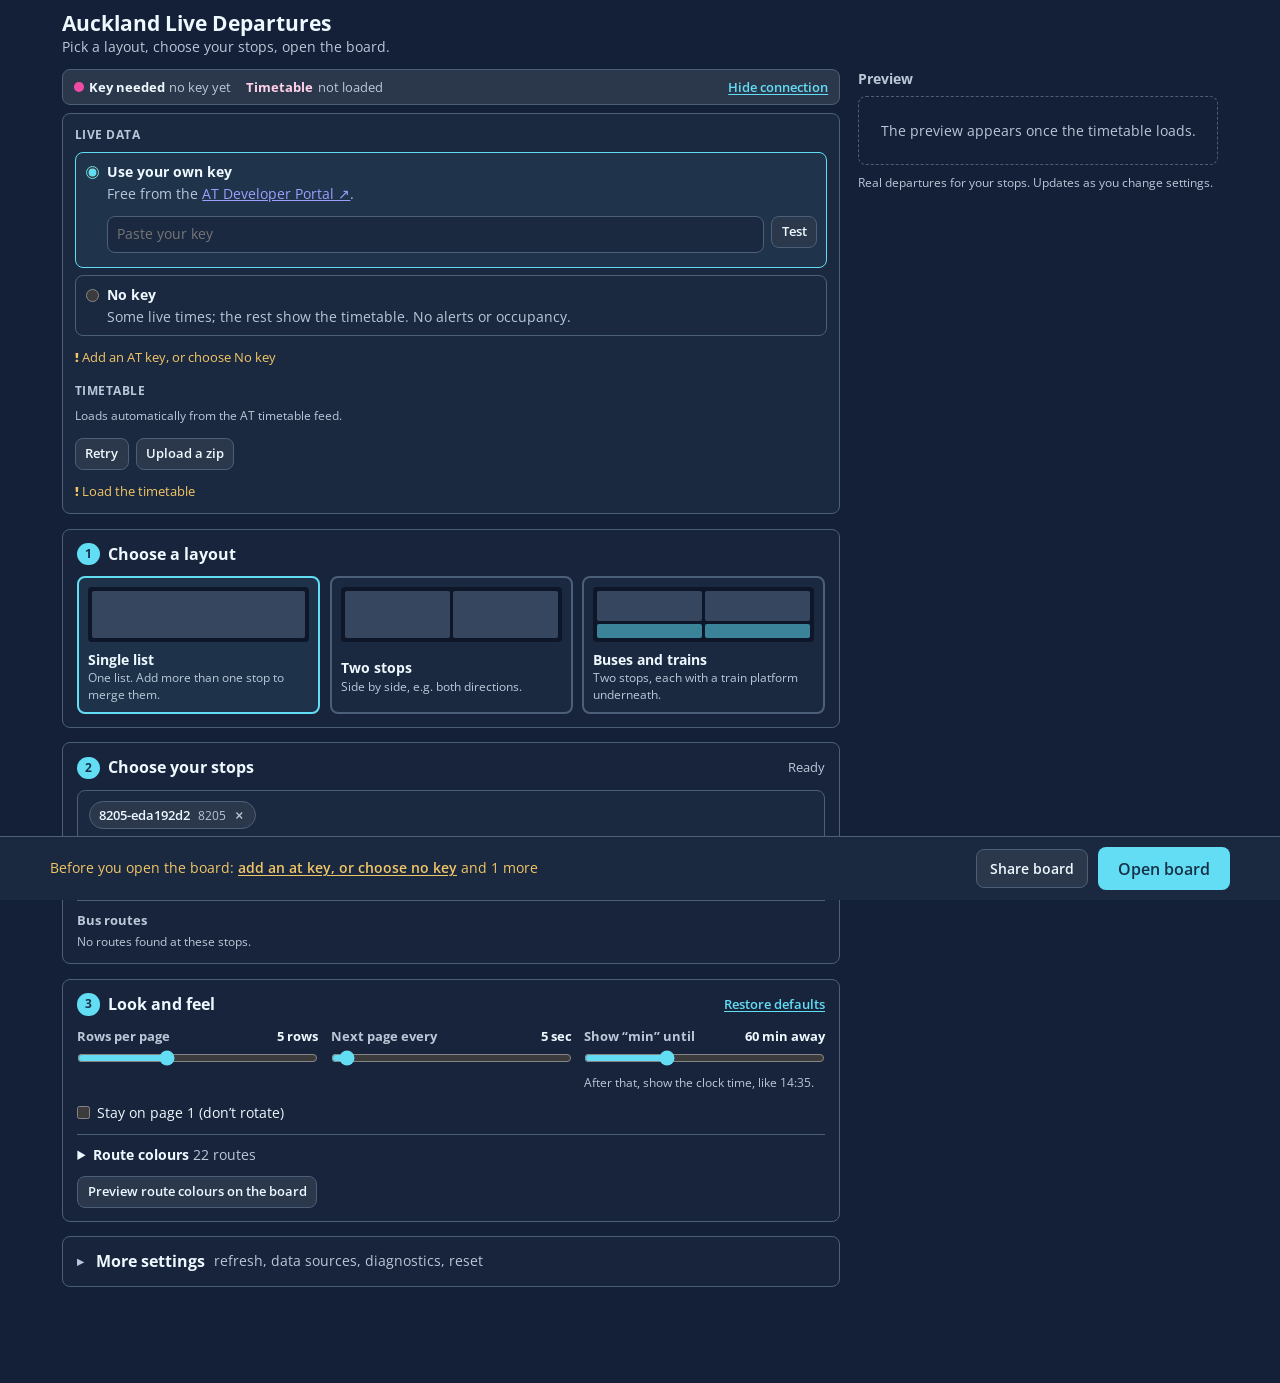
==== commit e1cd72a3: "revamp" ====
--- a/index.html
+++ b/index.html
@@ -934,6 +934,126 @@
       .dual-mode .dual-band .dep-table,
       .dual-mode .dual-band .dep-rows,
       .dual-mode .dual-band .dep-row { display: block; }
+    }
+
+    /* Setup (layout first) */
+    .su { padding-bottom: 6rem; display: grid; gap: .7rem; }
+    .su-header h1 { font-size: 1.3rem; line-height: 1.15; }
+    .su-header p { color: var(--muted); }
+    .su-grid { display: grid; grid-template-columns: minmax(0, 1fr) 360px; gap: 1.1rem; align-items: start; }
+    .su-form { display: grid; gap: .9rem; min-width: 0; }
+    .su-section { border: 1px solid var(--border); border-radius: var(--radius); padding: .8rem .9rem; background: rgba(255,255,255,.015); display: grid; gap: .65rem; min-width: 0; }
+    .su-section > h2, .su-section > summary h2 { font-size: .98rem; display: flex; gap: .5rem; align-items: center; }
+    .su-section > h2 small { margin-left: auto; color: var(--muted); font-weight: 400; font-size: .8rem; }
+    .su-n { display: inline-grid; place-items: center; width: 1.4rem; height: 1.4rem; border-radius: 50%; background: var(--surface3); font-size: .75rem; flex: none; }
+    .su-n.done { background: var(--accent); color: var(--accent-text); }
+    .su-label { display: block; font-size: .8rem; font-weight: 700; color: var(--muted); margin-bottom: .25rem; }
+    .su-label output { float: right; color: var(--text); }
+    .su-label .muted, .su .muted { color: var(--muted); font-weight: 400; }
+    .su .linkish { background: none; border: 0; padding: 0; color: var(--accent); font-weight: 600; text-decoration: underline; text-underline-offset: 2px; }
+
+    .su-status { display: flex; align-items: center; gap: .9rem; flex-wrap: wrap; padding: .45rem .7rem; border: 1px solid var(--border); border-radius: var(--radius); background: var(--surface2); font-size: .84rem; }
+    .su-status .item { display: inline-flex; align-items: center; gap: .3rem; color: var(--muted); }
+    .su-status .item b { color: var(--text); }
+    .su-status .item.bad b { color: #ffd0e9; }
+    .su-spacer { flex: 1; }
+    .su-dot { width: .6rem; height: .6rem; border-radius: 50%; background: var(--accent); flex: none; }
+    .su-dot.limited, .su-dot.degraded { background: var(--warn); }
+    .su-dot.needed { background: var(--bad); }
+    .su-connect { margin-top: .5rem; padding: .75rem; border: 1px solid var(--border); border-radius: var(--radius); background: var(--surface); display: grid; gap: .9rem; }
+    .su-connect[hidden] { display: none; }
+    .su-connect-group { display: grid; gap: .45rem; }
+    .su-connect h3 { font-size: .78rem; text-transform: uppercase; letter-spacing: .04em; color: var(--muted); }
+    .su-radio { display: flex; gap: .55rem; align-items: flex-start; padding: .5rem .6rem; border: 1px solid var(--border); border-radius: var(--radius); cursor: pointer; }
+    .su-radio input { width: auto; margin-top: .3rem; accent-color: var(--accent); }
+    .su-radio:has(input:checked) { border-color: var(--accent); background: rgba(98,221,244,.06); }
+    .su-radio > span { flex: 1; min-width: 0; }
+    .su-inline { display: flex; gap: .45rem; align-items: center; flex-wrap: wrap; margin-top: .4rem; }
+    .su-inline input { flex: 1; min-width: 10rem; }
+    .su-ok { color: var(--accent); font-weight: 600; font-size: .82rem; }
+    .su-bad { color: #ffd0e9; font-weight: 600; font-size: .82rem; }
+
+    .su-layouts { display: grid; grid-template-columns: repeat(3, minmax(0, 1fr)); gap: .6rem; }
+    .su-layout { background: var(--surface); border: 2px solid var(--border); color: var(--text); font-weight: 400; text-align: left; display: grid; gap: .45rem; padding: .55rem; }
+    .su-layout[aria-checked=true] { border-color: var(--accent); background: rgba(98,221,244,.08); }
+    .su-layout strong { display: block; font-size: .9rem; }
+    .su-desc { display: block; font-size: .76rem; color: var(--muted); line-height: 1.35; }
+    .su-thumb { height: 3.4rem; border-radius: 4px; background: #0d1729; display: grid; gap: 3px; padding: 4px; }
+    .su-thumb.dual, .su-thumb.fourway { grid-template-columns: 1fr 1fr; }
+    .su-thumb i { display: block; background: var(--surface3); border-radius: 2px; }
+    .su-thumb span { display: grid; gap: 3px; grid-template-rows: 1fr .45fr; }
+    .su-thumb i.t { background: var(--accent); opacity: .55; }
+
+    .su-slots { display: grid; grid-template-columns: repeat(2, minmax(0, 1fr)); gap: .8rem; }
+    .su-station { grid-column: 1 / -1; }
+    .su-slot { background: var(--surface); border: 1px solid var(--border); border-radius: var(--radius); padding: .65rem; display: grid; gap: .55rem; align-content: start; min-width: 0; }
+    .su-slot.blocked { border-color: var(--warn); }
+    .su-slot h3 { font-size: .78rem; text-transform: uppercase; letter-spacing: .04em; color: var(--muted); }
+    .su-train { border-top: 1px dashed var(--border); padding-top: .55rem; }
+    .su-picker { position: relative; }
+    .su-results { position: absolute; left: 0; right: 0; top: calc(100% + 2px); z-index: 20; background: var(--surface); border: 1px solid var(--border); border-radius: var(--radius); max-height: 16rem; overflow-y: auto; box-shadow: 0 8px 24px rgba(0,0,0,.4); }
+    .su-results button { display: flex; width: 100%; gap: .5rem; align-items: baseline; text-align: left; background: none; border: 0; border-radius: 0; padding: .45rem .6rem; color: var(--text); font-weight: 400; }
+    .su-results button:hover, .su-results button.active { background: var(--surface3); opacity: 1; }
+    .su-empty { padding: .5rem .6rem; color: var(--muted); font-size: .82rem; }
+    .su-code { margin-left: auto; color: var(--muted); font-size: .75rem; white-space: nowrap; }
+    .su-picked { display: flex; align-items: center; gap: .5rem; padding: .4rem .55rem; border: 1px solid var(--accent); border-radius: var(--radius); background: rgba(98,221,244,.08); }
+    .su-picked-name { font-weight: 700; flex: 1; min-width: 0; overflow-wrap: anywhere; }
+    .su-blocker { color: var(--warn); font-size: .8rem; margin-top: .3rem; }
+    .su-blocker::before { content: "! "; font-weight: 800; }
+    .su-chips { display: flex; flex-wrap: wrap; gap: .3rem; }
+    .su-chip { border-radius: 4px; padding: .12rem .5rem; font-weight: 800; font-size: .8rem; background: var(--accent); color: var(--accent-text); border: 2px solid transparent; }
+    .su-chip.off { opacity: .3; filter: grayscale(.6); }
+    .su-routes { border-top: 1px solid var(--border); padding-top: .6rem; }
+
+    .su-look { display: grid; grid-template-columns: repeat(auto-fit, minmax(190px, 1fr)); gap: .8rem; }
+    .su-look input[type=range] { padding: 0; border: 0; background: none; accent-color: var(--accent); }
+    .su-check { display: inline-flex; gap: .4rem; align-items: center; }
+    .su-check input { width: auto; }
+    .su-more { border-top: 1px solid var(--border); padding-top: .55rem; }
+    .su-more summary, .su-more-settings summary { cursor: pointer; font-weight: 700; }
+    .su-more[open] summary { margin-bottom: .55rem; }
+    .su-more-settings summary { display: flex; gap: .6rem; align-items: baseline; flex-wrap: wrap; }
+    .su-more-settings summary::-webkit-details-marker { display: none; }
+    .su-more-settings summary h2::before { content: "▸"; color: var(--muted); font-size: .8rem; margin-right: .2rem; }
+    .su-more-settings[open] summary h2::before { content: "▾"; }
+    .su-adv { display: grid; gap: .7rem; margin-top: .6rem; }
+    .su-colours { display: grid; gap: .3rem; max-height: 20rem; overflow-y: auto; padding-right: .3rem; }
+    .su-colour-row { display: flex; align-items: center; gap: .45rem; flex-wrap: wrap; }
+    .su-colour-row input[type=color] { width: 2.2rem; height: 1.9rem; padding: 2px; cursor: pointer; }
+    .su-colour-remove { margin-left: auto; }
+    .su-demo { justify-self: start; }
+
+    .su-aside { position: sticky; top: .75rem; display: grid; gap: .45rem; min-width: 0; }
+    .su-aside h2 { font-size: .85rem; color: var(--muted); }
+    .su-preview { background: #0d1729; border: 1px solid var(--border); border-radius: var(--radius); overflow: hidden; font-size: .8rem; transition: opacity .2s; }
+    .su-preview.building { opacity: .6; }
+    .su-pbands { display: grid; gap: 1px; background: var(--border); }
+    .su-pband { background: #0d1729; padding: .45rem .55rem; min-width: 0; }
+    .su-pband h4 { font-size: .75rem; color: var(--muted); margin-bottom: .25rem; white-space: nowrap; overflow: hidden; text-overflow: ellipsis; }
+    .su-prow { display: flex; align-items: center; gap: .4rem; padding: .16rem 0; border-bottom: 1px solid rgba(255,255,255,.05); }
+    .su-prow.train { background: rgba(98,221,244,.06); }
+    .su-ppill { min-width: 2.5rem; text-align: center; border-radius: 3px; font-weight: 800; padding: 0 .3rem; font-size: .74rem; background: var(--accent); color: var(--accent-text); }
+    .su-pdest { flex: 1; min-width: 0; white-space: nowrap; overflow: hidden; text-overflow: ellipsis; }
+    .su-pdue { font-weight: 700; font-variant-numeric: tabular-nums; white-space: nowrap; }
+    .su-ptrain-title { font-size: .7rem; color: var(--muted); margin-top: .35rem; border-top: 1px solid var(--border); padding-top: .25rem; white-space: nowrap; overflow: hidden; text-overflow: ellipsis; }
+    .su-pfoot { display: flex; justify-content: space-between; gap: .5rem; padding: .25rem .55rem; background: #f4f7fa; color: #142033; font-weight: 700; font-size: .72rem; }
+    .su-preview-empty { padding: 1.4rem .8rem; text-align: center; color: var(--muted); border: 1px dashed var(--border); border-radius: var(--radius); }
+    .su-preview-empty.small { padding: .5rem; border: 0; font-size: .75rem; }
+
+    .su-footer { position: fixed; left: 0; right: 0; bottom: 0; z-index: 30; background: var(--surface); border-top: 1px solid var(--border); padding: .6rem .75rem; }
+    .su-footer-inner { max-width: 1180px; margin: 0 auto; display: flex; align-items: center; gap: .6rem; flex-wrap: wrap; }
+    .su-footer-inner > div { flex: 1; min-width: 12rem; }
+    .su-footer-msg { font-size: .86rem; color: var(--accent); }
+    .su-footer-msg.todo, .su-footer-msg.todo .linkish { color: var(--warn); }
+    .su-footer .primary { font-size: 1rem; padding: .55rem 1.2rem; }
+
+    @media (max-width: 900px) {
+      .su-grid { grid-template-columns: 1fr; }
+      .su-aside { position: static; order: -1; }
+    }
+    @media (max-width: 620px) {
+      .su-layouts, .su-slots { grid-template-columns: 1fr; }
+      .su-layout { grid-template-columns: 4.5rem 1fr; align-items: center; }
     }
   </style>
 </head>
@@ -1074,10 +1194,14 @@
       refreshing: false,
       refreshFailed: false,
       keyTest: null, // null | "testing" | "ok" | "fail"
-      expandedSections: { advanced: false }
+      expandedSections: { advanced: false },
+      pickers: {},
+      building: false
     };
     let timers = [];
     let realtimeRequestSeq = 0;
+    let bundleBuildSeq = 0;
+    let gtfsLoadSeq = 0;
     state.pageLocked = Boolean(state.config.lockFirstPage);
 
     function loadConfig() {
@@ -1102,12 +1226,15 @@
       const maps = ["stops", "routes", "trips", "calendars", "calendarDates", "stopTimesByStop"];
       return bundle && bundle.source !== "demo" && maps.every(key => bundle[key] && typeof bundle[key] === "object" && !Array.isArray(bundle[key])) &&
         Object.values(bundle.stopTimesByStop).every(rows => Array.isArray(rows) && rows.every(row => row && typeof row === "object")) &&
-        Object.values(bundle.calendarDates).every(Array.isArray) ? bundle : null;
+        Object.values(bundle.calendarDates).every(rows => Array.isArray(rows) && rows.every(row => row && typeof row === "object" && typeof row.date === "string")) ? bundle : null;
     }
     function loadRealtime() {
       const realtime = loadJson("realtime");
       return realtime && realtime.sourceUrl !== "demo://local" &&
         ["trips", "vehicles"].every(key => realtime[key] && typeof realtime[key] === "object" && !Array.isArray(realtime[key])) &&
+        (realtime.notices === undefined || (Array.isArray(realtime.notices) && realtime.notices.every(notice => notice && typeof notice.text === "string"))) &&
+        Object.values(realtime.trips).every(trip => trip && typeof trip === "object" && trip.updates && typeof trip.updates === "object" &&
+          (!trip.orderedUpdates || (Array.isArray(trip.orderedUpdates) && trip.orderedUpdates.every(update => update && typeof update === "object")))) &&
         Array.isArray(realtime.alerts) && realtime.alerts.every(alert => alert && typeof alert === "object" &&
           Array.isArray(alert.stopIds) && Array.isArray(alert.routeIds)) ? realtime : null;
     }
@@ -1389,7 +1516,8 @@
       });
     }
 
-    async function ingestGtfs(feed, source) {
+    async function ingestGtfs(feed, source, requestId = ++gtfsLoadSeq) {
+      if (requestId !== gtfsLoadSeq) return;
       const tables = ["stops.txt", "routes.txt", "trips.txt", "calendar.txt", "calendar_dates.txt", "feed_info.txt"];
       setStatus("Reading timetable data...");
       let parsed;
@@ -1401,6 +1529,7 @@
         parsed = {};
         for (const name of Object.keys(files)) parsed[name] = csvParse(files[name]);
       }
+      if (requestId !== gtfsLoadSeq) return;
       for (const name of ["stops.txt", "routes.txt", "trips.txt"]) {
         if (!parsed[name]) throw new Error("GTFS feed missing " + name);
       }
@@ -1417,19 +1546,32 @@
       setStatus("Loaded " + state.gtfs.stops.length.toLocaleString() + " stops from GTFS.");
     }
 
-    async function selectedStopTimesFor(stopIds) {
+    async function scanStopTimes(feed, stopIds) {
       try {
-        return await gtfsWorkerTask({ kind: "stopTimes", ...gtfsWorkerFeed(state.gtfs.feed), stopIds: Array.from(stopIds) });
+        return await gtfsWorkerTask({ kind: "stopTimes", ...gtfsWorkerFeed(feed), stopIds: Array.from(stopIds) });
       } catch (err) {
         console.warn("[gtfs] worker stop_times filter failed, falling back to main thread:", err && err.message || err);
-        const files = await readGtfsEntries(state.gtfs.feed, ["stop_times.txt"]);
+        const files = await readGtfsEntries(feed, ["stop_times.txt"]);
         if (!files["stop_times.txt"]) throw new Error("GTFS feed missing stop_times.txt");
         return csvParse(files["stop_times.txt"]).filter(st => stopIds.has(st.stop_id));
       }
     }
+    // Rows are cached per stop on the loaded feed, so the setup screen's route pills and
+    // background rebuilds only scan stop_times.txt for stops they haven't seen yet.
+    async function selectedStopTimesFor(stopIds) {
+      const cache = state.gtfs.stopTimesCache ||= new Map(); // stopId -> Promise<rows>
+      const missing = Array.from(stopIds).filter(id => !cache.has(id));
+      if (missing.length) {
+        const batch = scanStopTimes(state.gtfs.feed, new Set(missing));
+        for (const id of missing) cache.set(id, batch.then(rows => rows.filter(st => st.stop_id === id)));
+        batch.catch(() => missing.forEach(id => cache.delete(id)));
+      }
+      return (await Promise.all(Array.from(stopIds).map(id => cache.get(id)))).flat();
+    }
 
     async function fetchGtfs(options = {}) {
       if (state.gtfsLoading) return false;
+      const requestId = ++gtfsLoadSeq;
       const candidates = options.candidates || gtfsFetchCandidates();
       const errors = [];
       state.gtfsLoading = true;
@@ -1439,17 +1581,19 @@
         for (const candidate of candidates) {
           try {
             if (isUnpackedGtfsUrl(candidate)) {
-              await ingestGtfs({ baseUrl: new URL(candidate, location.href).href }, candidate);
+              await ingestGtfs({ baseUrl: new URL(candidate, location.href).href }, candidate, requestId);
             } else {
               if (!("DecompressionStream" in globalThis)) throw new Error("no unzip support in this browser");
               const res = await fetch(candidate);
               if (!res.ok) throw new Error("Fetch failed: " + res.status);
-              await ingestGtfs({ buffer: await res.arrayBuffer() }, candidate);
+              await ingestGtfs({ buffer: await res.arrayBuffer() }, candidate, requestId);
             }
+            if (requestId !== gtfsLoadSeq) return false;
             // Don't pin the unpacked fallback, so a browser that gains unzip support goes back to the zip.
             if (candidate !== state.config.gtfsUrl && candidate !== DEFAULT_GTFS_UNPACKED_URL) saveConfig({ gtfsUrl: candidate });
             return true;
           } catch (err) {
+            if (requestId !== gtfsLoadSeq) return false;
             errors.push(candidate + " (" + (err && err.message || err) + ")");
           }
         }
@@ -1458,17 +1602,27 @@
         if (!options.quiet) setStatus(friendlyError(err, "GTFS fetch"), true);
         return false;
       } finally {
-        state.gtfsLoading = false;
-        if (state.config.mode === "setup") renderSetup();
+        if (requestId === gtfsLoadSeq) {
+          state.gtfsLoading = false;
+          if (state.config.mode === "setup") renderSetup();
+        }
       }
     }
 
     async function uploadGtfs(file) {
       if (!file) return;
+      const requestId = ++gtfsLoadSeq;
+      state.gtfsLoading = true;
       try {
         setStatus("Reading GTFS zip...");
-        await ingestGtfs({ buffer: await file.arrayBuffer() }, file.name);
-      } catch (err) { setStatus(friendlyError(err, "GTFS upload"), true); }
+        await ingestGtfs({ buffer: await file.arrayBuffer() }, file.name, requestId);
+      } catch (err) { if (requestId === gtfsLoadSeq) setStatus(friendlyError(err, "GTFS upload"), true); }
+      finally {
+        if (requestId === gtfsLoadSeq) {
+          state.gtfsLoading = false;
+          if (state.config.mode === "setup") renderSetup();
+        }
+      }
     }
 
     function cleanColor(v) {
@@ -1489,8 +1643,11 @@
       return colors;
     }
 
-    async function buildBundle() {
+    // open: false builds in the background (setup preview) without leaving setup.
+    async function buildBundle({ open = true } = {}) {
       if (!state.gtfs) { setStatus("Load GTFS data first.", true); return; }
+      const buildId = ++bundleBuildSeq;
+      const gtfs = state.gtfs;
       // AT rotates the hash suffix of stop ids ("3955-edf582eb") with GTFS releases.
       // If a configured id no longer exists, re-resolve it by its stop code prefix.
       const gtfsStopIds = new Set(state.gtfs.stops.map(s => s.stop_id));
@@ -1514,16 +1671,19 @@
       }
       if (fourWayEnabled()) {
         const platforms = trainPlatformIds().map(resolveStop);
-        if (!platforms.every(id => id && gtfsStopIds.has(id))) { setStatus("Choose a valid train platform for each side in Advanced.", true); return; }
+        if (!platforms.every(id => id && gtfsStopIds.has(id))) { setStatus("Choose a valid train platform for each side.", true); return; }
         saveConfig({ trainLeftStopId: platforms[0], trainRightStopId: platforms[1] });
       }
       const stopIds = new Set([...resolved, ...(fourWayEnabled() ? trainPlatformIds() : [])]);
       const trainStops = new Set(fourWayEnabled() ? trainPlatformIds() : []);
       if (!stopIds.size) { setStatus("Add at least one stop.", true); return; }
-      setStatus("Building board...");
+      if (open) setStatus("Building board...");
+      const buildConfig = JSON.stringify(state.config);
+      const stillCurrent = () => buildId === bundleBuildSeq && state.gtfs === gtfs && JSON.stringify(state.config) === buildConfig;
       let candidateStopTimes;
       try { candidateStopTimes = await selectedStopTimesFor(stopIds); }
-      catch (err) { setStatus(friendlyError(err, "Board build"), true); return; }
+      catch (err) { if (stillCurrent()) setStatus(friendlyError(err, "Board build"), true); return; }
+      if (!stillCurrent()) return;
       const routeAllow = new Set(splitList(state.config.routeAllowlist).map(normLabel));
       const routesById = new Map(state.gtfs.routes.map(r => [r.route_id, r]));
       const tripsById = new Map(state.gtfs.trips.map(t => [t.trip_id, t]));
@@ -1533,6 +1693,7 @@
       const tripIds = new Set(), routeIds = new Set(), serviceIds = new Set();
       for (const st of candidateStopTimes) {
         if (!stopIds.has(st.stop_id) || String(st.pickup_type) === "1") continue;
+        if (!Number.isFinite(gtfsEpoch("20260101", st.departure_time || st.arrival_time, state.config.timezone))) continue;
         const trip = tripsById.get(st.trip_id);
         const route = trip && routesById.get(trip.route_id);
         if (!trip || !route) continue;
@@ -1554,7 +1715,7 @@
             const route = routesById.get(tripsById.get(st.trip_id).route_id);
             return st.stop_id === id && trainRoutesMatch({ shortName: route.route_short_name, longName: route.route_long_name, routeId: route.route_id }, filters);
           });
-          if (!matches) { setStatus("No train services match the " + (index === 0 ? "left" : "right") + " platform and service filter. Check Advanced settings.", true); return; }
+          if (!matches) { setStatus("No train services match the " + (index === 0 ? "left" : "right") + " platform and train lines. Check the train lines for that side.", true); return; }
         }
       }
       const bundle = {
@@ -1588,7 +1749,7 @@
         (bundle.stopTimesByStop[st.stop_id] ||= []).push({
           tripId: st.trip_id, routeId: trip.route_id, serviceId: trip.service_id,
           stopId: st.stop_id, stopSequence: +st.stop_sequence || 0,
-          arrivalTime: st.arrival_time, departureTime: st.departure_time,
+          arrivalTime: st.arrival_time, departureTime: st.departure_time || st.arrival_time,
           headsign: st.stop_headsign || trip.trip_headsign || ""
         });
       }
@@ -1597,6 +1758,7 @@
       }
       state.bundle = bundle;
       saveJson("bundle", bundle);
+      if (!open) { saveConfig(); state.status = ""; state.error = ""; return; }
       saveConfig({ mode: "board" });
       setStatus("Built board: " + selectedStopTimes.length.toLocaleString() + " departures.");
     }
@@ -1805,7 +1967,7 @@
         }
         if (e.alert) {
           const header = translated(e.alert.header_text || e.alert.headerText);
-          const informed = gtfsRtArray(e.alert.informed_entity || e.alert.informedEntity);
+          const informed = gtfsRtArray(e.alert.informed_entity || e.alert.informedEntity).filter(x => x && typeof x === "object");
           if (header) rt.alerts.push({ id: e.id || header, header, routeIds: informed.map(x => x.route_id || x.routeId).filter(Boolean), stopIds: informed.map(x => x.stop_id || x.stopId).filter(Boolean) });
         }
       }
@@ -2208,6 +2370,9 @@
     function resetAll() {
       try { Object.keys(localStorage).filter(k => k.startsWith(STORE_KEY)).forEach(k => localStorage.removeItem(k)); } catch {}
       realtimeRequestSeq++;
+      gtfsLoadSeq++;
+      bundleBuildSeq++;
+      state.gtfsLoading = false;
       state.config = Object.assign({}, DEFAULT_CONFIG);
       state.bundle = null; state.gtfs = null; state.realtime = null;
       state.status = ""; state.error = ""; state.refreshing = false; state.refreshFailed = false;
@@ -2227,251 +2392,607 @@
       return (b && b.name) || stopId;
     }
 
-    // Tiny live sample of the current board, shown inline under the stop picker so users
-    // see it working before committing to fullscreen. Reflects the last-built bundle.
-    function renderPreview() {
-      if (!state.bundle) return "";
+    // Setup screen: pick a layout, fill its slots, tune the look, open the board.
+    // Fields save themselves and the board rebuilds in the background, so there is no
+    // separate build step.
+    const SLOT_FIELDS = ["main", "left", "right", "trainLeft", "trainRight"];
+    const SETUP_LAYOUTS = [
+      { id: "single", name: "Single list", desc: "One list. Add more than one stop to merge them.", thumb: `<i></i>` },
+      { id: "dual", name: "Two stops", desc: "Side by side, e.g. both directions.", thumb: `<i></i><i></i>` },
+      { id: "fourway", name: "Buses and trains", desc: "Two stops, each with a train platform underneath.", thumb: `<span><i></i><i class="t"></i></span><span><i></i><i class="t"></i></span>` }
+    ];
+
+    function setupLayout(cfg = state.config) {
+      return fourWayEnabled(cfg) ? "fourway" : cfg.dualStopMode ? "dual" : "single";
+    }
+    // The left/right stop actually chosen for a side, or "" (dualStopIds falls back to any stop).
+    function slotStopId(side, cfg = state.config) {
+      const id = side === "left" ? cfg.dualStopLeftId : cfg.dualStopRightId;
+      return splitList(cfg.stopIds).includes(id) ? id : "";
+    }
+    function setupBusStopIds(cfg = state.config) {
+      return setupLayout(cfg) === "single" ? splitList(cfg.stopIds) : [slotStopId("left", cfg), slotStopId("right", cfg)].filter(Boolean);
+    }
+    function keyMode(cfg = state.config) {
+      if (String(cfg.subscriptionKey || "").trim() || state.editingKey) return "personal";
+      if (HAS_BUILTIN_KEY) return "builtin";
+      return cfg.requireSubscriptionKey === false ? "none" : "personal";
+    }
+
+    // Everything that stops the board opening, each tied to the field that fixes it.
+    function setupBlockers(cfg = state.config) {
+      const out = [];
+      if (setupLayout(cfg) === "single") {
+        if (!splitList(cfg.stopIds).length) out.push({ field: "main", message: "Add a stop" });
+      } else {
+        if (!slotStopId("left", cfg)) out.push({ field: "left", message: "Choose the left stop" });
+        if (!slotStopId("right", cfg)) out.push({ field: "right", message: "Choose the right stop" });
+        if (fourWayEnabled(cfg)) {
+          const [left, right] = trainPlatformIds(cfg);
+          if (!left) out.push({ field: "trainLeft", message: "Choose the left train platform" });
+          if (!right) out.push({ field: "trainRight", message: "Choose the right train platform" });
+        }
+      }
+      if (cfg.requireSubscriptionKey !== false && !subscriptionKey(cfg)) out.push({ field: "key", message: HAS_BUILTIN_KEY ? "Add your AT key" : "Add an AT key, or choose No key" });
+      if (!state.gtfs && !bundleHasSelectedStops(cfg)) out.push({ field: "timetable", message: state.gtfsLoading ? "Wait for the timetable to load" : "Load the timetable" });
+      return out;
+    }
+
+    function setLayout(id) {
+      const cfg = state.config;
+      if (id === "single") saveConfig({ dualStopMode: false, fourWayMode: false });
+      else {
+        const [left, right] = dualStopIds(cfg);
+        saveConfig({
+          dualStopMode: true, fourWayMode: id === "fourway",
+          dualStopLeftId: left || "", dualStopRightId: right || "",
+          stopIds: [left, right].filter(Boolean).join(", "),
+          // Rows per page includes the two train rows.
+          pageSize: id === "fourway" ? Math.max(3, cfg.pageSize) : cfg.pageSize
+        });
+      }
+      renderSetup();
+      scheduleAutoBuild();
+    }
+
+    function chooseSlotStop(slot, id) {
+      const cfg = state.config;
+      if (slot === "main") saveConfig({ stopIds: Array.from(new Set([...splitList(cfg.stopIds), id])).join(", ") });
+      else if (slot === "left" || slot === "right") {
+        const patch = slot === "left" ? { dualStopLeftId: id } : { dualStopRightId: id };
+        const left = slot === "left" ? id : slotStopId("left");
+        const right = slot === "right" ? id : slotStopId("right");
+        saveConfig(Object.assign(patch, { stopIds: Array.from(new Set([left, right].filter(Boolean))).join(", ") }));
+      } else saveConfig(slot === "trainLeft" ? { trainLeftStopId: id, trainLeftRoutes: "" } : { trainRightStopId: id, trainRightRoutes: "" });
+      const picker = state.pickers[slot];
+      if (picker) Object.assign(picker, { open: false, query: "", active: 0 });
+      renderSetup();
+      scheduleAutoBuild();
+    }
+
+    // Background rebuild after stops or route filters change, so the preview is real and
+    // Open board is instant. A change made mid-build queues one more build.
+    function scheduleAutoBuild() {
+      clearTimeout(state.autoBuildTimer);
+      state.autoBuildTimer = setTimeout(autoBuild, 400);
+    }
+    async function autoBuild() {
+      if (!state.gtfs || state.config.mode !== "setup") return;
+      if (state.building) { state.buildQueued = true; return; }
+      if (setupBlockers().some(b => SLOT_FIELDS.includes(b.field))) return;
+      state.building = true;
+      refreshSetupPreview();
+      try { await buildBundle({ open: false }); }
+      finally {
+        state.building = false;
+        if (state.buildQueued) { state.buildQueued = false; autoBuild(); }
+        else if (state.config.mode === "setup") renderSetup();
+      }
+    }
+    async function openBoardFromSetup() {
+      readFormIntoConfig();
+      saveConfig();
+      const blockers = setupBlockers();
+      if (blockers.length) { focusSetupField(blockers[0].field); return; }
+      clearTimeout(state.autoBuildTimer);
+      if (state.gtfs) await buildBundle();
+      else { saveConfig({ mode: "board" }); render(); }
+    }
+    function focusSetupField(field) {
+      if (field === "key" || field === "timetable") { state.connectOpen = true; renderSetup(); }
+      const target = document.querySelector(`[data-field="${field}"]`);
+      if (!target) return;
+      target.scrollIntoView({ behavior: "smooth", block: "center" });
+      const input = target.querySelector("input:not([type=hidden]):not([type=file]), button");
+      if (input) setTimeout(() => input.focus({ preventScroll: true }), 250);
+    }
+
+    // Routes serving a stop, for the route pills. Filled from the cached stop_times scan;
+    // null while that scan is still running.
+    function sortRoutes(list) {
+      return list.sort((a, b) => a.label.localeCompare(b.label, "en", { numeric: true }));
+    }
+    function routesAtStop(stopId) {
+      if (!stopId) return [];
+      const gtfs = state.gtfs;
+      if (gtfs) {
+        const known = gtfs.routesByStop && gtfs.routesByStop[stopId];
+        if (known) return known;
+        loadStopRoutes([stopId]);
+        return null;
+      }
+      // No timetable yet: fall back to the saved board (already narrowed by the route filter).
+      const bundle = state.bundle;
+      const times = bundle && bundle.stopTimesByStop && bundle.stopTimesByStop[stopId];
+      if (!times) return [];
+      const seen = new Map();
+      for (const st of times) {
+        const route = bundle.routes[st.routeId];
+        if (route && !seen.has(route.shortName)) seen.set(route.shortName, { label: route.shortName, type: route.type });
+      }
+      return sortRoutes(Array.from(seen.values()));
+    }
+    function loadStopRoutes(ids) {
+      const gtfs = state.gtfs;
+      if (!gtfs) return;
+      const pending = gtfs.routesPending ||= new Set();
+      const byStop = gtfs.routesByStop ||= {};
+      const todo = ids.filter(id => id && !pending.has(id) && !byStop[id]);
+      if (!todo.length) return;
+      todo.forEach(id => pending.add(id));
+      selectedStopTimesFor(new Set(todo)).then(rows => {
+        const routesById = gtfs.routesById ||= new Map(gtfs.routes.map(r => [r.route_id, r]));
+        const tripsById = gtfs.tripsById ||= new Map(gtfs.trips.map(t => [t.trip_id, t]));
+        const found = Object.fromEntries(todo.map(id => [id, new Map()]));
+        for (const st of rows) {
+          if (String(st.pickup_type) === "1" || !found[st.stop_id]) continue;
+          const trip = tripsById.get(st.trip_id);
+          const route = trip && routesById.get(trip.route_id);
+          if (!route) continue;
+          const label = route.route_short_name || route.route_long_name || route.route_id;
+          found[st.stop_id].set(label, { label, type: Number(route.route_type) });
+        }
+        for (const id of todo) byStop[id] = sortRoutes(Array.from(found[id].values()));
+      }).catch(err => {
+        console.warn("[setup] could not list routes:", err && err.message || err);
+        for (const id of todo) byStop[id] = [];
+      }).finally(() => {
+        todo.forEach(id => pending.delete(id));
+        if (state.gtfs === gtfs && state.config.mode === "setup") renderSetup();
+      });
+    }
+    function unionRoutes(ids) {
+      const lists = ids.map(routesAtStop);
+      if (lists.some(list => list === null)) return null;
+      const seen = new Map();
+      lists.flat().forEach(route => { if (!seen.has(route.label)) seen.set(route.label, route); });
+      return sortRoutes(Array.from(seen.values()));
+    }
+    function setupRoutesFor(field) {
+      if (field === "routeAllowlist") return unionRoutes(setupBusStopIds());
+      const routes = routesAtStop(field === "trainLeftRoutes" ? state.config.trainLeftStopId : state.config.trainRightStopId);
+      return routes && (state.gtfs ? routes.filter(r => r.type === 2) : routes);
+    }
+    function chipStyle(label, cfg = state.config) {
+      const custom = parseRouteColors(cfg.routeColors).get(normLabel(label));
+      return custom ? `background:${custom.background};color:${custom.text};border-color:${custom.background}` : "";
+    }
+    function routeChipsHtml(field, emptyText) {
+      const routes = setupRoutesFor(field);
+      if (routes === null) return `<div class="hint">Finding routes…</div>`;
+      if (!routes.length) return `<div class="hint">${escapeHtml(emptyText)}</div>`;
+      const allowed = new Set(splitList(state.config[field]).map(normLabel));
+      const isOn = r => !allowed.size || allowed.has(normLabel(r.label));
+      const onCount = routes.filter(isOn).length;
+      return `<div class="su-chips">${routes.map(r => `<button type="button" class="su-chip ${isOn(r) ? "" : "off"}" aria-pressed="${isOn(r)}" data-route-field="${field}" data-route="${escapeHtml(r.label)}" style="${chipStyle(r.label)}">${escapeHtml(r.label)}</button>`).join("")}</div>
+        <div class="hint">${onCount === routes.length ? `All ${routes.length} shown. Click a route to hide it.` : `Showing ${onCount} of ${routes.length}. <button class="linkish" type="button" data-route-all="${field}">Show all</button>`}</div>`;
+    }
+    function toggleRoute(field, label) {
+      const routes = setupRoutesFor(field);
+      if (!routes) return;
+      const allowed = new Set(splitList(state.config[field]).map(normLabel));
+      let on = routes.filter(r => !allowed.size || allowed.has(normLabel(r.label))).map(r => r.label);
+      on = on.includes(label) ? on.filter(l => l !== label) : on.concat(label);
+      if (!on.length) return; // Hiding every route would show nothing; keep at least one.
+      saveConfig({ [field]: on.length === routes.length ? "" : on.join(", ") });
+      renderSetup();
+      scheduleAutoBuild();
+    }
+
+    // Stop search. Picker state lives in state.pickers so it survives re-renders.
+    function isTrainPlatform(stop) {
+      // Bus stands at stations have letter platform codes ("Stop A Henderson Station").
+      return /train station/i.test(stop.stop_name || "") || (/^\d+$/.test(stop.platform_code || "") && /station/i.test(stop.stop_name || ""));
+    }
+    function stopLabelParts(stopId) {
+      const s = state.gtfs && state.gtfs.stops.find(stop => stop.stop_id === stopId);
+      const b = state.bundle && state.bundle.stops && state.bundle.stops[stopId];
+      const platform = (s && s.platform_code) || (b && b.platformCode) || "";
+      return { name: stopDisplayName(stopId), code: (s && s.stop_code) || stopId.split("-")[0], platform };
+    }
+    function pickerMatches(kind, query) {
+      const q = query.trim().toLowerCase();
+      if (!state.gtfs || !q) return [];
+      const scored = [];
+      for (const s of state.gtfs.stops) {
+        if (s.location_type === "1" || (kind === "train" && !isTrainPlatform(s))) continue;
+        const name = String(s.stop_name || "").toLowerCase(), code = String(s.stop_code || "").toLowerCase();
+        const score = code === q || s.stop_id === query.trim() ? 0 : name.startsWith(q) ? 1 : (name + " " + code + " " + s.stop_id + " " + (s.stop_desc || "")).toLowerCase().includes(q) ? 2 : -1;
+        if (score >= 0) scored.push([score, s]);
+      }
+      return scored.sort((a, b) => a[0] - b[0] || String(a[1].stop_name).localeCompare(String(b[1].stop_name))).slice(0, 12).map(x => x[1]);
+    }
+    function pickerHtml(slot, kind, value, placeholder) {
+      const p = state.pickers[slot] ||= { query: "", open: false, active: 0 };
+      if (value && !p.open) {
+        const { name, code, platform } = stopLabelParts(value);
+        return `<div class="su-picked"><span class="su-picked-name">${escapeHtml(name)}${platform ? ` · Platform ${escapeHtml(platform)}` : ""}</span><span class="su-code">${escapeHtml(code)}</span><button class="ghost small" type="button" data-picker-change="${slot}">Change</button></div>`;
+      }
+      if (!state.gtfs) return `<div class="hint">${state.gtfsLoading ? "Loading the timetable so you can search stops…" : "Load the timetable to search stops."}</div>`;
+      const results = p.open ? pickerMatches(kind, p.query) : [];
+      p.active = Math.min(p.active, Math.max(0, results.length - 1));
+      const list = !p.open ? "" : !p.query.trim()
+        ? `<div class="su-results"><div class="su-empty">${kind === "train" ? "Type a station name, like Henderson" : "Type a stop name or number"}</div></div>`
+        : `<div class="su-results" role="listbox">${results.length ? results.map((s, i) => `<button type="button" role="option" data-pick="${escapeHtml(s.stop_id)}" data-pick-slot="${slot}" class="${i === p.active ? "active" : ""}"><span>${escapeHtml(s.stop_name || s.stop_id)}${s.platform_code ? ` · Platform ${escapeHtml(s.platform_code)}` : ""}</span><span class="su-code">${escapeHtml(s.stop_code || s.stop_id.split("-")[0])}</span></button>`).join("") : `<div class="su-empty">No stops match “${escapeHtml(p.query)}”.</div>`}</div>`;
+      return `<div class="su-picker"><input type="search" data-picker-input="${slot}" data-picker-kind="${kind}" data-focus-key="picker-${slot}" value="${escapeHtml(p.query)}" placeholder="${escapeHtml(placeholder)}" autocomplete="off" aria-expanded="${p.open}">${list}</div>`;
+    }
+    function blockerHtml(field, blockers) {
+      const b = blockers.find(x => x.field === field);
+      return b ? `<div class="su-blocker">${escapeHtml(b.message)}</div>` : "";
+    }
+
+    // Preview from the real (background-built) board.
+    function setupDueLabel(row, cfg) {
+      if (row.status === "cancelled") return "Cancelled";
+      if (row.status === "scheduled") return timeLabel(row.scheduled, cfg.timezone);
+      const due = formatDue(row.effective, state.now.getTime(), cfg);
+      return /^\d+$/.test(due) ? due + " min" : due;
+    }
+    function renderSetupPreview() {
+      const cfg = state.config;
+      const blockers = setupBlockers(cfg);
+      if (!bundleHasSelectedStops(cfg)) {
+        const text = blockers.some(b => SLOT_FIELDS.includes(b.field)) ? "Choose your stops to see a preview."
+          : state.building ? "Building the preview…"
+          : state.gtfs ? "The preview appears in a moment."
+          : state.gtfsLoading ? "Loading the timetable…" : "The preview appears once the timetable loads.";
+        return `<div class="su-preview-empty">${text}</div>`;
+      }
+      state.now = new Date();
       let rows = [];
-      try { rows = deriveDepartures().slice(0, 2); } catch { rows = []; }
-      const body = rows.length
-        ? rows.map(r => `<div class="preview-row"><span class="pv-pill">${escapeHtml(r.routeLabel)}</span><span class="pv-dest">${escapeHtml(normalizeDestinationLabel(r.destination))}</span><span class="pv-due">${r.status === "cancelled" ? "Cancelled" : r.status === "scheduled" ? timeLabel(r.scheduled, state.config.timezone) : formatDue(r.effective, state.now.getTime(), state.config)}</span></div>`).join("")
-        : `<div class="preview-empty">No upcoming departures for the current board.</div>`;
-      return `<div class="preview"><div class="preview-title">Current board preview</div>${body}</div>`;
+      try { rows = deriveDepartures(); } catch { rows = []; }
+      const routeType = row => Number(state.bundle.routes[row.routeId]?.type);
+      const rowHtml = (r, train) => `<div class="su-prow ${train ? "train" : ""}"><span class="su-ppill" style="${chipStyle(r.routeLabel, cfg)}">${escapeHtml(r.routeLabel)}</span><span class="su-pdest">${escapeHtml(normalizeDestinationLabel(r.destination))}</span><span class="su-pdue">${setupDueLabel(r, cfg)}</span></div>`;
+      const band = (title, busRows, trainRows, trainTitle) => `<div class="su-pband"><h4>${escapeHtml(title)}</h4>${busRows.length ? busRows.map(r => rowHtml(r)).join("") : `<div class="su-preview-empty small">No upcoming departures</div>`}${trainRows ? `<div class="su-ptrain-title">${escapeHtml(trainTitle)}</div>${trainRows.length ? trainRows.map(r => rowHtml(r, true)).join("") : `<div class="su-preview-empty small">No upcoming trains</div>`}` : ""}</div>`;
+      let bands;
+      if (!cfg.dualStopMode) {
+        const ids = splitList(cfg.stopIds);
+        bands = [band(ids.length > 1 ? ids.length + " stops" : stopDisplayName(ids[0]), rows.slice(0, cfg.pageSize))];
+      } else {
+        const four = fourWayEnabled(cfg);
+        const platforms = trainPlatformIds(cfg);
+        const labels = [cfg.dualStopLeftLabel, cfg.dualStopRightLabel];
+        bands = dualStopIds(cfg).map((stopId, i) => {
+          const bus = rows.filter(r => r.stopId === stopId && (!four || routeType(r) === 3)).slice(0, four ? Math.max(3, cfg.pageSize) - 2 : cfg.pageSize);
+          const trains = four ? rows.filter(r => r.stopId === platforms[i] && routeType(r) === 2 && trainRoutesMatch(state.bundle.routes[r.routeId], i === 0 ? cfg.trainLeftRoutes : cfg.trainRightRoutes)).slice(0, 2) : null;
+          return band(String(labels[i] || "").trim() || stopDisplayName(stopId), bus, trains, cfg.trainStationLabel || stopDisplayName(platforms[i]));
+        });
+      }
+      return `<div class="su-preview ${state.building ? "building" : ""}"><div class="su-pbands" style="grid-template-columns:repeat(${bands.length},minmax(0,1fr))">${bands.join("")}</div>
+        <div class="su-pfoot"><span>${cfg.lockFirstPage ? "Stays on page 1" : "Next page every " + cfg.rotateSeconds + "s"}</span><span>${escapeHtml(clockLabel(state.now, cfg.timezone))}</span></div></div>`;
+    }
+    function setupValueLabel(key, value) {
+      if (key === "pageSize") return value + (value === 1 ? " row" : " rows");
+      if (key === "rotateSeconds") return value + " sec";
+      if (key === "relativeCutoffMinutes") return value ? value + " min away" : "never";
+      return String(value);
+    }
+    function renderSetupFooter() {
+      const blockers = setupBlockers();
+      return blockers.length
+        ? `<div class="su-footer-msg todo">Before you open the board: <button class="linkish" type="button" data-jump="${blockers[0].field}">${escapeHtml(blockers[0].message.toLowerCase())}</button>${blockers.length > 1 ? ` and ${blockers.length - 1} more` : ""}</div>`
+        : `<div class="su-footer-msg">Ready. Changes save automatically.</div>`;
+    }
+    function refreshSetupPreview() {
+      const preview = document.querySelector("[data-setup-preview]");
+      if (preview) preview.innerHTML = renderSetupPreview();
+      const footer = document.querySelector("[data-setup-footer]");
+      if (footer) { footer.innerHTML = renderSetupFooter(); wireSetupFooter(); }
+    }
+
+    function renderConnection(cfg) {
+      const mode = keyMode(cfg);
+      const keySet = Boolean(subscriptionKey(cfg));
+      const keyRequired = cfg.requireSubscriptionKey !== false;
+      const testedTripHealth = state.realtime && state.realtime.feedHealth && state.realtime.feedHealth.tripUpdates;
+      const degraded = keySet && (state.keyTest === "fail" || (testedTripHealth && !testedTripHealth.ok));
+      const live = !keySet && keyRequired ? { id: "needed", label: "Key needed" }
+        : !keySet ? { id: "limited", label: "Limited live" }
+        : degraded ? { id: "degraded", label: "Degraded" } : { id: "full", label: "Live" };
+      const keyText = { builtin: "built-in AT key", personal: keySet ? "your AT key" : "no key yet", none: "no key" }[mode];
+      const savedBoardReady = bundleHasSelectedStops(cfg);
+      const timetable = state.gtfsLoading ? `<span class="item"><b>Timetable</b><span class="loader-copy" style="font-weight:400">loading<span></span></span></span>`
+        : state.gtfs ? `<span class="item"><b>Timetable</b>${state.gtfs.stops.length.toLocaleString()} stops</span>`
+        : savedBoardReady ? `<span class="item"><b>Timetable</b>using saved board</span>`
+        : `<span class="item bad"><b>Timetable</b>not loaded</span>`;
+      const needsAttention = (keyRequired && !keySet) || state.editingKey || state.keyTest === "fail" || (mode === "personal" && state.keyTest !== "ok") || (!state.gtfs && !state.gtfsLoading && !savedBoardReady);
+      const open = state.connectOpen ?? needsAttention;
+      const keyNote = state.keyTest === "ok" ? `<span class="su-ok">&#10003; Key works${degraded ? ", but trip updates are unavailable" : ""}</span>`
+        : state.keyTest === "fail" ? `<span class="su-bad">&#10007; AT didn’t accept this key</span>`
+        : state.keyTest === "testing" ? `<span class="muted">Testing…</span>` : "";
+      const option = (value, title, detail, extra = "") => `<label class="su-radio"><input type="radio" name="keyMode" value="${value}" ${mode === value ? "checked" : ""}><span><strong>${title}</strong><br><span class="muted">${detail}</span>${mode === value ? extra : ""}</span></label>`;
+      return `<div class="su-status" data-field="connection">
+          <span class="item"><span class="su-dot ${live.id}"></span><b>${live.label}</b>${keyText}</span>
+          ${timetable}
+          <span class="su-spacer"></span>
+          <button class="linkish" type="button" data-action="toggleConnection" aria-expanded="${open}">${open ? "Hide connection" : "Connection settings"}</button>
+        </div>
+        <div class="su-connect" ${open ? "" : "hidden"}>
+          <div class="su-connect-group" data-field="key">
+            <h3>Live data</h3>
+            ${HAS_BUILTIN_KEY ? option("builtin", "Use the built-in AT key", "Full live times, alerts and how full the bus is.", `<span class="su-inline"><button class="linkish" type="button" data-action="fetchRealtime">Test connection</button> ${keyNote}</span>`) : ""}
+            ${option("personal", "Use your own key", `Free from the <a href="https://dev-portal.at.govt.nz/" target="_blank" rel="noopener">AT Developer Portal &#8599;</a>.`,
+              `<span class="su-inline"><input name="subscriptionKey" type="password" value="${escapeHtml(cfg.subscriptionKey)}" placeholder="Paste your key" data-focus-key="subscriptionKey" class="${state.keyTest === "fail" ? "key-bad" : ""}" autocomplete="off" spellcheck="false"><button class="ghost small" type="button" data-action="fetchRealtime">Test</button></span><span class="su-inline">${keyNote}</span>`)}
+            ${HAS_BUILTIN_KEY ? "" : option("none", "No key", "Some live times; the rest show the timetable. No alerts or occupancy.")}
+            ${blockerHtml("key", setupBlockers(cfg))}
+          </div>
+          <div class="su-connect-group" data-field="timetable">
+            <h3>Timetable</h3>
+            <div class="hint" style="margin:0">${state.gtfs ? "Loaded from " + escapeHtml(state.gtfs.source) + "." : "Loads automatically from the AT timetable feed."}</div>
+            <div class="su-inline"><button class="ghost small" type="button" data-action="fetchGtfs">${state.gtfs ? "Reload" : "Retry"}</button><label class="link-button" style="cursor:pointer">Upload a zip<input name="gtfsFile" type="file" accept=".zip" hidden></label></div>
+            ${blockerHtml("timetable", setupBlockers(cfg))}
+          </div>
+        </div>`;
     }
 
     function renderSetup() {
       const cfg = state.config;
-      const results = state.gtfs && state.stopSearch.trim()
-        ? state.gtfs.stops.filter(s => (s.stop_id + " " + s.stop_name + " " + (s.stop_desc || "")).toLowerCase().includes(state.stopSearch.toLowerCase())).slice(0, 30)
-        : [];
-      const stopList = splitList(cfg.stopIds);
-      const [leftStopId, rightStopId] = dualStopIds(cfg);
-      const dualReady = (!cfg.dualStopMode || Boolean(leftStopId && rightStopId)) && fourWayReady(cfg);
-      const gtfsReady = Boolean(state.gtfs);
-      const savedBoardReady = bundleHasSelectedStops(cfg);
-      const keySet = Boolean(subscriptionKey(cfg));
-      const keyRequired = cfg.requireSubscriptionKey !== false;
-      const keyUsable = keySet || !keyRequired;
-      const canGo = keyUsable && dualReady && (gtfsReady || savedBoardReady);
-      const defaultStatus = state.bundle
-        ? "Board ready — open it below, or adjust stops and rebuild."
-        : gtfsReady ? "Timetable loaded — pick your stops, then build the board."
-        : "Waiting for timetable data from the GTFS URL...";
-
-      const autoKey = HAS_BUILTIN_KEY && !String(cfg.subscriptionKey || "").trim();
-      const keyVal = subscriptionKey(cfg);
-      const keyStatePill = state.keyTest === "ok" ? "done" : state.keyTest === "fail" ? "bad" : "";
-      const keyStateLabel = state.keyTest === "ok" ? "&#10003; valid"
-        : state.keyTest === "fail" ? "&#10007; failed"
-        : state.keyTest === "testing" ? "testing…"
-        : autoKey ? "Auto" : keyVal ? "untested" : (cfg.requireSubscriptionKey !== false ? "needed" : "optional");
-      const ctaBlocked = !fourWayReady(cfg) ? "Choose both train platforms in Advanced" : !dualReady ? "Select at least two stops for dual-stop mode"
-        : (keyRequired && !keySet) ? "Enter your AT API key first"
-        : !(gtfsReady || savedBoardReady) ? "Load the timetable and rebuild for the selected stops"
-        : "";
-      const testedTripHealth = state.realtime && state.realtime.feedHealth && state.realtime.feedHealth.tripUpdates;
-      const fullLiveUnavailable = keySet && (state.keyTest === "fail" || (testedTripHealth && !testedTripHealth.ok));
-      const setupModeId = keySet ? (fullLiveUnavailable ? "degraded" : "full") : "limited";
-      const setupModeLabel = keySet ? (fullLiveUnavailable ? "Degraded until trip updates connect" : "Full live requested") : "Limited live";
-      const setupModeDetail = fullLiveUnavailable
-        ? "AT trip updates are not connected. The board will use limited stop predictions and scheduled fallbacks until they recover."
-        : keySet
-        ? "Trip updates, occupancy and service alerts will use the configured AT key. Any trip without a prediction still shows its scheduled time."
-        : "No personal key: only the limited per-stop prediction source is used. Missing predictions show fixed scheduled clock times; occupancy and alerts are unavailable.";
-      const activePresetId = matchingPresetId(cfg);
-      const activePreset = PRESETS[activePresetId];
-      const presetSummary = activePreset ? activePreset.summary : "Custom settings — choose a preset to replace timing, layout and colour defaults.";
+      state.pickers ||= {};
+      // Older saves in two-stop mode may leave the side ids blank.
+      if (cfg.dualStopMode && !slotStopId("left", cfg) && !slotStopId("right", cfg)) {
+        const [left, right] = dualStopIds(cfg);
+        cfg.dualStopLeftId = left || ""; cfg.dualStopRightId = right || "";
+      }
+      const active = document.activeElement;
+      const focusKey = state.focusNext || (active && active.dataset && active.dataset.focusKey);
+      const selection = active && typeof active.selectionStart === "number" ? [active.selectionStart, active.selectionEnd] : null;
+      state.focusNext = null;
+
+      const layout = setupLayout(cfg);
+      const four = layout === "fourway";
+      const blockers = setupBlockers(cfg);
+      const slotsDone = !blockers.some(b => SLOT_FIELDS.includes(b.field));
+      const colours = Array.from(parseRouteColors(cfg.routeColors).values());
+      const busStops = setupBusStopIds(cfg);
+      // Timetable progress already shows in the status line.
+      const message = state.error || (/^(Loaded [\d,]+ stops from GTFS\.|Fetching GTFS\.\.\.|Reading timetable data\.\.\.|Realtime loaded.*|Built board: .*)$/.test(state.status) ? "" : state.status);
+
+      const sideSlot = side => {
+        const Side = side[0].toUpperCase() + side.slice(1);
+        const labelKey = side === "left" ? "dualStopLeftLabel" : "dualStopRightLabel";
+        return `<div class="su-slot ${blockers.some(b => b.field === side || b.field === "train" + Side) ? "blocked" : ""}">
+          <h3>${Side} side</h3>
+          <div data-field="${side}"><label class="su-label">Bus stop</label>${pickerHtml(side, "bus", slotStopId(side, cfg), "Search stop name or number")}${blockerHtml(side, blockers)}</div>
+          <div><label class="su-label" for="su-${side}-label">Heading <span class="muted">(optional)</span></label><input id="su-${side}-label" data-cfg="${labelKey}" data-live data-focus-key="${labelKey}" value="${escapeHtml(cfg[labelKey])}" placeholder="Uses the stop name"></div>
+          ${four ? `<div class="su-train" data-field="train${Side}"><label class="su-label">Train platform</label>${pickerHtml("train" + Side, "train", cfg["train" + Side + "StopId"], "Search station or platform")}${blockerHtml("train" + Side, blockers)}
+            <div class="hint">The next two trains always show at the bottom of this side.</div>
+            ${cfg["train" + Side + "StopId"] ? `<label class="su-label" style="margin-top:.4rem">Train lines</label>${routeChipsHtml("train" + Side + "Routes", "No train lines found at this platform.")}` : ""}</div>` : ""}
+        </div>`;
+      };
+      const stopsBody = layout === "single"
+        ? `<div class="su-slot ${blockers.some(b => b.field === "main") ? "blocked" : ""}" data-field="main">
+            ${busStops.length ? `<div class="chips">${busStops.map(id => { const p = stopLabelParts(id); return `<span class="chip">${escapeHtml(p.name)}<span class="chip-id">${escapeHtml(p.code)}</span><button type="button" data-removestop="${escapeHtml(id)}" title="Remove stop" aria-label="Remove ${escapeHtml(p.name)}">&times;</button></span>`; }).join("")}</div>` : ""}
+            <div><label class="su-label">${busStops.length ? "Add another stop" : "Bus stop"}</label>${pickerHtml("main", "bus", "", "Search stop name or number")}${blockerHtml("main", blockers)}</div>
+          </div>`
+        : `<div class="su-slots">
+            ${four ? `<div class="su-station"><label class="su-label" for="su-station">Station heading <span class="muted">(optional)</span></label><input id="su-station" data-cfg="trainStationLabel" data-live data-focus-key="trainStationLabel" value="${escapeHtml(cfg.trainStationLabel)}" placeholder="Uses the platform’s stop name"></div>` : ""}
+            ${sideSlot("left")}${sideSlot("right")}
+          </div>`;
 
       const html = `
-        <main class="setup">
-          <div class="setup-header">
+        <main class="setup su">
+          <header class="su-header">
             <h1>Auckland Live Departures</h1>
-            <p>Connect once, pick your stops, open the board.</p>
+            <p>Pick a layout, choose your stops, open the board.</p>
+          </header>
+          ${state.sharedLinkNotice ? `<p class="shared-board-notice" role="status">${escapeHtml(state.sharedLinkNotice)}</p>` : ""}
+          ${message && message !== state.sharedLinkNotice ? `<div class="status-bar ${state.error ? "error" : ""}" role="status">${escapeHtml(message)}</div>` : ""}
+          <div class="su-grid">
+            <div class="su-form">
+              <div>${renderConnection(cfg)}</div>
+
+              <section class="su-section">
+                <h2><span class="su-n done">1</span>Choose a layout</h2>
+                <div class="su-layouts" role="radiogroup" aria-label="Board layout">
+                  ${SETUP_LAYOUTS.map(l => `<button type="button" class="su-layout" role="radio" aria-checked="${layout === l.id}" data-layout="${l.id}"><span class="su-thumb ${l.id}">${l.thumb}</span><span><strong>${l.name}</strong><span class="su-desc">${l.desc}</span></span></button>`).join("")}
+                </div>
+              </section>
+
+              <section class="su-section">
+                <h2><span class="su-n ${slotsDone ? "done" : ""}">2</span>${layout === "single" ? "Choose your stops" : four ? "Choose stops and platforms" : "Choose your two stops"}<small>${slotsDone ? "Ready" : blockers.filter(b => SLOT_FIELDS.includes(b.field)).length + " to go"}</small></h2>
+                ${stopsBody}
+                ${busStops.length ? `<div class="su-routes"><label class="su-label">Bus routes</label>${routeChipsHtml("routeAllowlist", "No routes found at these stops.")}</div>` : ""}
+              </section>
+
+              <section class="su-section">
+                <h2><span class="su-n done">3</span>Look and feel<small><button class="linkish" type="button" data-restore="display">Restore defaults</button></small></h2>
+                <div class="su-look">
+                  ${[["pageSize", "Rows per page", 1, Math.max(12, cfg.pageSize), 1, four ? "Includes the two train rows." : ""], ["rotateSeconds", "Next page every", 3, Math.max(60, cfg.rotateSeconds), 1, ""], ["relativeCutoffMinutes", "Show “min” until", 0, 180, 5, "After that, show the clock time, like 14:35."]].map(([key, label, min, max, step, hint]) => `
+                    <div><label class="su-label" for="su-${key}">${label} <output data-out="${key}">${setupValueLabel(key, cfg[key])}</output></label><input type="range" id="su-${key}" data-cfg="${key}" data-focus-key="${key}" min="${min}" max="${max}" step="${step}" value="${cfg[key]}" ${key === "rotateSeconds" && cfg.lockFirstPage ? "disabled" : ""}>${hint ? `<div class="hint">${hint}</div>` : ""}</div>`).join("")}
+                </div>
+                <label class="checkbox-label plain su-check"><input type="checkbox" data-cfg="lockFirstPage" data-rerender ${cfg.lockFirstPage ? "checked" : ""}> Stay on page 1 (don’t rotate)</label>
+                <details class="su-more" ${state.expandedSections.colours ? "open" : ""} data-details="colours">
+                  <summary>Route colours <span class="muted">${colours.length} routes</span></summary>
+                  <div class="su-colours">
+                    ${colours.map((c, i) => `<div class="su-colour-row"><span class="su-ppill" style="background:${c.background};color:${c.text}">${escapeHtml(c.route)}</span>
+                      <input type="color" value="${c.background}" data-colour="${i}" data-part="background" aria-label="${escapeHtml(c.route)} background">
+                      <input type="color" value="${c.text}" data-colour="${i}" data-part="text" aria-label="${escapeHtml(c.route)} text">
+                      <span class="hint" style="margin:0">${c.background} / ${c.text}</span>
+                      <button class="ghost small su-colour-remove" type="button" data-colour-remove="${i}" aria-label="Remove ${escapeHtml(c.route)}">Remove</button></div>`).join("")}
+                  </div>
+                  <div class="su-inline"><input data-new-colour placeholder="Route, like 70" style="width:9rem"><button class="ghost small" type="button" data-action="addColour">Add route colour</button><button class="linkish" type="button" data-restore="colours">Restore default colours</button></div>
+                  <div style="margin-top:.6rem"><label class="su-label" for="su-frequent">Routes with a solid pill <span class="muted">(blank = all)</span></label><input id="su-frequent" data-cfg="frequentRoutes" data-live data-focus-key="frequentRoutes" value="${escapeHtml(cfg.frequentRoutes)}" placeholder="70, NX1, OUT"><div class="hint">Other routes without a custom colour get an outlined pill.</div></div>
+                </details>
+                <button class="ghost small su-demo" type="button" data-action="colorDemo">Preview route colours on the board</button>
+              </section>
+
+              <details class="su-section su-more-settings" ${state.expandedSections.advanced ? "open" : ""} data-details="advanced">
+                <summary><h2>More settings</h2><span class="muted">refresh, data sources, diagnostics, reset</span></summary>
+                <div class="su-adv">
+                  <div class="adv-grid">
+                    <div class="field"><label for="adv-lookahead">Look ahead</label><div class="unit-input"><input id="adv-lookahead" data-cfg="lookaheadHours" type="number" min="1" max="48" step="1" value="${cfg.lookaheadHours}"><span>hours</span></div></div>
+                    <div class="field"><label for="adv-poll">Refresh every</label><div class="unit-input"><input id="adv-poll" data-cfg="pollSeconds" type="number" min="5" max="3600" step="1" value="${cfg.pollSeconds}"><span>sec</span></div></div>
+                    <div class="field"><label for="adv-stale">Mark stale after</label><div class="unit-input"><input id="adv-stale" data-cfg="staleMultiplier" type="number" min="1" max="20" step="1" value="${cfg.staleMultiplier}"><span>missed refreshes</span></div></div>
+                  </div>
+                  <div class="adv-group">
+                    <div class="adv-head"><h3>Data sources</h3><button class="linkish" type="button" data-restore="sources">Restore defaults</button></div>
+                    <div class="field"><label for="adv-gtfs">Timetable (GTFS zip or folder URL)</label><input id="adv-gtfs" data-cfg="gtfsUrl" value="${escapeHtml(cfg.gtfsUrl)}"><div class="hint">A URL ending in / loads unpacked .txt files.</div></div>
+                    <div class="field"><label for="adv-dep">Stop predictions API</label><input id="adv-dep" data-cfg="departuresUrl" value="${escapeHtml(cfg.departuresUrl)}"></div>
+                    <div class="field"><label for="adv-rt">Trip updates (GTFS-RT)</label><input id="adv-rt" data-cfg="realtimeUrl" value="${escapeHtml(cfg.realtimeUrl)}"></div>
+                    <div class="row">
+                      <div class="field"><label for="adv-alerts">Service alerts</label><input id="adv-alerts" data-cfg="alertsUrl" value="${escapeHtml(cfg.alertsUrl)}"></div>
+                      <div class="field"><label for="adv-veh">Vehicle positions</label><input id="adv-veh" data-cfg="vehiclesUrl" value="${escapeHtml(cfg.vehiclesUrl)}"></div>
+                    </div>
+                    <div class="row">
+                      <div class="field"><label for="adv-tz">Timezone (IANA)</label><input id="adv-tz" data-cfg="timezone" value="${escapeHtml(cfg.timezone)}"></div>
+                      <div class="field"><label for="adv-stops">Stop IDs (raw)</label><input id="adv-stops" data-cfg="stopIds" data-rerender data-rebuild value="${escapeHtml(cfg.stopIds)}" spellcheck="false"></div>
+                    </div>
+                  </div>
+                  <div class="adv-group">
+                    <div class="adv-head"><h3>Diagnostics</h3><button class="ghost small" type="button" data-action="copyDiagnostics">Copy diagnostics</button></div>
+                    ${renderDiagnostics()}
+                  </div>
+                  <div class="adv-group adv-danger">
+                    <div><strong>Reset everything</strong><div class="hint">Clears your key, stops, saved board and all settings on this device.</div></div>
+                    <button class="danger small" type="button" data-action="reset">Reset…</button>
+                  </div>
+                </div>
+              </details>
+            </div>
+
+            <aside class="su-aside">
+              <h2>Preview</h2>
+              <div data-setup-preview>${renderSetupPreview()}</div>
+              <p class="hint">Real departures for your stops. Updates as you change settings.</p>
+            </aside>
           </div>
-          ${state.sharedLinkNotice ? `<p class="shared-board-notice" role="status">${escapeHtml(state.sharedLinkNotice)}</p>` : ""}
-          <div class="status-bar ${state.error ? "error" : ""}">${escapeHtml(state.error || state.status || defaultStatus)}</div>
-
-          <div class="connect">
-            <div class="connect-pill ${gtfsReady ? "done" : ""}" aria-busy="${state.gtfsLoading ? "true" : "false"}">
-              ${state.gtfsLoading ? `<div class="timetable-loader" role="status" aria-live="polite">
-                <div class="loader-track" aria-hidden="true"><div class="loader-bus"></div></div>
-                <div class="loader-copy">Fetching the latest timetable<span></span></div>
-              </div>` : ""}
-              <div class="pill-head">
-                <span class="pill-title">Timetable</span>
-                <span class="pill-state ${gtfsReady ? "ok" : ""}">${gtfsReady ? "&#10003; loaded" : state.bundle ? "saved board" : state.gtfsLoading ? "loading…" : "not loaded"}</span>
-              </div>
-              ${gtfsReady
-                ? `<div class="pill-sub">${state.gtfs.stops.length.toLocaleString()} stops · ${escapeHtml(state.gtfs.source)}</div>`
-                : `<div class="pill-actions">
-                     <label class="link-button" style="cursor:pointer">Upload zip<input name="gtfsFile" type="file" accept=".zip" hidden></label>
-                     <button class="ghost small" type="button" data-action="fetchGtfs">Retry</button>
-                   </div>
-                   <div class="pill-sub">Auto-loads the latest timetable from the configured GTFS URL.</div>`}
-            </div>
-
-            <div class="connect-pill ${keyStatePill}">
-              <div class="pill-head">
-                <span class="pill-title">${autoKey ? "AT live connection" : "Your AT API key"}${autoKey || state.keyTest === "ok" || !keyRequired ? (keyRequired ? "" : `<span class="req" style="color:var(--muted);border-color:var(--border)">optional</span>`) : `<span class="req">required</span>`}</span>
-                <span class="pill-state ${state.keyTest === "ok" ? "ok" : state.keyTest === "fail" ? "bad" : ""}">${keyStateLabel}</span>
-              </div>
-              ${autoKey && !state.editingKey
-                ? `<div class="pill-sub">Auto — using the configured AT key. <button class="linkish" type="button" data-action="fetchRealtime">Test connection</button> <button class="linkish" type="button" data-action="editKey">Use a personal key</button></div>`
-                : state.keyTest === "ok"
-                ? `<div class="pill-sub">Key accepted${fullLiveUnavailable ? "; trip updates unavailable" : ""}. <button class="linkish" type="button" data-action="editKey">Change key</button></div>`
-                : `<div class="pill-actions">
-                     <input name="subscriptionKey" type="password" value="${escapeHtml(autoKey ? "" : cfg.subscriptionKey)}" placeholder="Paste your key" class="${state.keyTest === "fail" ? "key-bad" : ""}" autocomplete="off" spellcheck="false" ${keyRequired ? `required aria-required="true"` : ""}>
-                     <button class="ghost small" type="button" data-action="fetchRealtime">Test</button>
-                     ${HAS_BUILTIN_KEY ? `<button class="ghost small" type="button" data-action="useBuiltinKey" title="Use the built-in AT key">Auto</button>` : ""}
-                   </div>
-                   <div class="pill-sub">Free from the <a href="https://dev-portal.at.govt.nz/" target="_blank" rel="noopener">AT Developer Portal &#8599;</a></div>`}
-            </div>
-          </div>
-          <div class="mode-explainer"><span class="mode-dot ${setupModeId}"></span><div><strong>${setupModeLabel}</strong><br>${setupModeDetail}${!keySet && keyRequired ? " Disable the key requirement in Advanced to open in this mode." : ""}</div></div>
-          <div class="preset-bar">
-            <label for="board-preset">Preset</label>
-            <select id="board-preset" name="presetChoice">
-              <option value="" ${activePresetId ? "" : "selected"} disabled>Custom settings</option>
-              ${Object.entries(PRESETS).map(([id, preset]) => `<option value="${escapeHtml(id)}" ${activePresetId === id ? "selected" : ""}>${escapeHtml(preset.label)}</option>`).join("")}
-            </select>
-            <span class="preset-summary" data-preset-summary>${escapeHtml(presetSummary)}</span>
-          </div>
-
-          <div class="step focus">
-            <h2>Stops &amp; routes<span class="step-status">${stopList.length ? stopList.length + " stop" + (stopList.length !== 1 ? "s" : "") + " selected" : "pick at least one stop"}</span></h2>
-            ${gtfsReady
-              ? `<div class="field"><input name="stopSearch" placeholder="Search stop name or number, then click + to add…" value="${escapeHtml(state.stopSearch)}"></div>
-                 <div class="stop-results">${results.map(s => {
-                   const code = s.stop_code && s.stop_code !== s.stop_id ? "Stop " + s.stop_code : "";
-                   const meta = [code, s.stop_desc || ""].filter(Boolean).join(" · ");
-                   return `<div class="stop-item"><button class="ghost small" type="button" data-stop="${escapeHtml(s.stop_id)}">+</button><span class="name">${escapeHtml(s.stop_name || s.stop_id)}${meta ? `<span class="meta">${escapeHtml(meta)}</span>` : ""}</span><span class="id">${escapeHtml(s.stop_id)}</span></div>`;
-                 }).join("")}</div>`
-              : `<p class="hint">Load timetable data first to search stops by name.</p>`}
-            <div class="chips">${stopList.length
-              ? stopList.map(id => `<span class="chip">${escapeHtml(stopDisplayName(id))}<span class="chip-id">${escapeHtml(id)}</span><button type="button" data-removestop="${escapeHtml(id)}" title="Remove stop">&times;</button></span>`).join("")
-              : `<span class="hint">No stops selected yet.</span>`}</div>
-            <div class="field"><label class="checkbox-label"><input name="dualStopMode" type="checkbox" ${cfg.dualStopMode ? "checked" : ""}> Show two stops side by side</label><div class="hint">Each stop gets its own vertical band. Add at least two stops above, then choose which appears on each side.</div></div>
-            ${cfg.dualStopMode ? `<div class="dual-stop-settings">
-              ${[["Left", leftStopId, "dualStopLeftId", "dualStopLeftLabel", cfg.dualStopLeftLabel], ["Right", rightStopId, "dualStopRightId", "dualStopRightLabel", cfg.dualStopRightLabel]].map(([side, selectedId, idName, labelName, label]) => `<div class="field"><label>${side} stop</label><select name="${idName}">${stopList.map(id => `<option value="${escapeHtml(id)}" ${id === selectedId ? "selected" : ""}>${escapeHtml(stopDisplayName(id))} · ${escapeHtml(id.split("-")[0])}</option>`).join("")}</select><input name="${labelName}" value="${escapeHtml(label)}" placeholder="Optional direction label" aria-label="${side} direction label"><div class="hint">Blank uses the stop name.</div></div>`).join("")}
-            </div>` : ""}
-            <div class="row">
-              <div class="field"><label>Only show these routes (comma-separated, blank = all)</label><input name="routeAllowlist" value="${escapeHtml(cfg.routeAllowlist)}"></div>
-              <div class="field"><label>Frequent routes — solid cyan pill (blank = all)</label><input name="frequentRoutes" value="${escapeHtml(cfg.frequentRoutes)}"></div>
-            </div>
-            ${renderPreview()}
-          </div>
-
-          <div class="cta-row">
-            <button class="primary" data-action="go" ${canGo ? "" : "disabled"} title="${escapeHtml(ctaBlocked || "Open the board")}">${gtfsReady ? (state.bundle ? "Rebuild &amp; open board" : "Build &amp; open board") : state.bundle ? "Open board" : "Build &amp; open board"}</button>
-            ${state.bundle && gtfsReady ? `<button class="ghost" data-action="openOnly" ${keyUsable && dualReady && savedBoardReady ? "" : "disabled"} title="${escapeHtml(keyUsable && dualReady && savedBoardReady ? "Open the saved board without rebuilding" : ctaBlocked)}">Open without rebuilding</button>` : ""}
+          <div class="su-footer"><div class="su-footer-inner">
+            <div data-setup-footer>${renderSetupFooter()}</div>
             <button class="ghost" type="button" data-action="shareBoard">Share board</button>
-            <button class="ghost" type="button" data-action="colorDemo">Preview route colours</button>
-          </div>
-
-          ${collapsible("advanced", "Advanced", `
-            <div class="adv-group">
-              <div class="adv-head"><h3>Board display</h3><button class="linkish" type="button" data-restore="display">Restore defaults</button></div>
-              <div class="adv-grid">
-                <div class="field"><label for="adv-pageSize">Rows per page</label><div class="unit-input"><input id="adv-pageSize" name="pageSize" type="number" min="1" max="50" step="1" value="${cfg.pageSize}"><span>rows</span></div></div>
-                <div class="field"><label for="adv-rotate">Page rotation</label><div class="unit-input"><input id="adv-rotate" name="rotateSeconds" type="number" min="3" max="3600" step="1" value="${cfg.rotateSeconds}"><span>sec</span></div></div>
-                <div class="field"><label for="adv-lookahead">Look ahead</label><div class="unit-input"><input id="adv-lookahead" name="lookaheadHours" type="number" min="1" max="48" step="1" value="${cfg.lookaheadHours}"><span>hours</span></div></div>
-                <div class="field"><label for="adv-cutoff">Show minutes until</label><div class="unit-input"><input id="adv-cutoff" name="relativeCutoffMinutes" type="number" min="0" max="180" step="1" value="${cfg.relativeCutoffMinutes}"><span>min</span></div><div class="hint">Further out shows a clock time, e.g. 14:35.</div></div>
-              </div>
-              <label class="checkbox-label plain"><input name="lockFirstPage" type="checkbox" ${cfg.lockFirstPage ? "checked" : ""}> Lock to page 1 (never rotate)</label>
-            </div>
-
-            <div class="adv-group">
-              <div class="adv-head"><h3>Live updates</h3><button class="linkish" type="button" data-restore="live">Restore defaults</button></div>
-              <div class="adv-grid">
-                <div class="field"><label for="adv-poll">Refresh every</label><div class="unit-input"><input id="adv-poll" name="pollSeconds" type="number" min="5" max="3600" step="1" value="${cfg.pollSeconds}"><span>sec</span></div></div>
-                <div class="field"><label for="adv-stale">Mark stale after</label><div class="unit-input"><input id="adv-stale" name="staleMultiplier" type="number" min="1" max="20" step="1" value="${cfg.staleMultiplier}"><span>missed refreshes</span></div></div>
-              </div>
-              <label class="checkbox-label plain"><input name="requireSubscriptionKey" type="checkbox" ${cfg.requireSubscriptionKey !== false ? "checked" : ""}> Require an AT key before opening</label>
-              <div class="hint">Off lets the board open in Limited live: some trips get ETAs, the rest show scheduled times.</div>
-            </div>
-
-            <div class="adv-group">
-              <div class="adv-head"><h3>Four-way bus + train</h3></div>
-              ${renderFourWaySettings(cfg)}
-            </div>
-
-            <div class="adv-group">
-              <div class="adv-head"><h3>Route colours <span class="adv-count">${splitRouteColorLines(cfg.routeColors)} routes</span></h3><button class="linkish" type="button" data-restore="colours">Restore defaults</button></div>
-              <textarea name="routeColors" rows="5" spellcheck="false" aria-label="Route colours">${escapeHtml(cfg.routeColors)}</textarea>
-              <div class="hint">One per line: <code>ROUTE: #BACKGROUND / #TEXT</code>. Check them with <strong>Preview route colours</strong> above.</div>
-            </div>
-
-            <details class="adv-group adv-details">
-              <summary><h3>Data sources</h3><span class="hint">timetable, API endpoints, timezone, raw stops</span></summary>
-              <div class="adv-details-body">
-                <div class="field"><label for="adv-gtfs">Timetable (GTFS zip or folder URL)</label><input id="adv-gtfs" name="gtfsUrl" value="${escapeHtml(cfg.gtfsUrl)}"><div class="hint">A URL ending in / loads unpacked .txt files.</div></div>
-                <div class="field"><label for="adv-dep">Stop predictions API</label><input id="adv-dep" name="departuresUrl" value="${escapeHtml(cfg.departuresUrl)}"><div class="hint">Uses the built-in credential; coverage is partial.</div></div>
-                <div class="field"><label for="adv-rt">Trip updates (GTFS-RT)</label><input id="adv-rt" name="realtimeUrl" value="${escapeHtml(cfg.realtimeUrl)}"></div>
-                <div class="row">
-                  <div class="field"><label for="adv-alerts">Service alerts</label><input id="adv-alerts" name="alertsUrl" value="${escapeHtml(cfg.alertsUrl)}"></div>
-                  <div class="field"><label for="adv-veh">Vehicle positions (occupancy)</label><input id="adv-veh" name="vehiclesUrl" value="${escapeHtml(cfg.vehiclesUrl)}"></div>
-                </div>
-                <div class="row">
-                  <div class="field"><label for="adv-tz">Timezone (IANA)</label><input id="adv-tz" name="timezone" value="${escapeHtml(cfg.timezone)}"></div>
-                  <div class="field"><label for="adv-stops">Stop IDs (raw, comma-separated)</label><input id="adv-stops" name="stopIds" value="${escapeHtml(cfg.stopIds)}" spellcheck="false"></div>
-                </div>
-                <div><button class="linkish" type="button" data-restore="sources">Restore default sources</button></div>
-              </div>
-            </details>
-
-            <details class="adv-group adv-details">
-              <summary><h3>Diagnostics</h3><span class="hint">what the board is doing right now</span></summary>
-              <div class="adv-details-body">
-                ${renderDiagnostics()}
-                <div><button class="ghost small" type="button" data-action="copyDiagnostics">Copy diagnostics</button></div>
-              </div>
-            </details>
-
-            <div class="adv-group adv-danger">
-              <div><strong>Reset everything</strong><div class="hint">Clears your key, stops, saved board and all settings on this device.</div></div>
-              <button class="danger small" type="button" data-action="reset">Reset…</button>
-            </div>
-                    `, "display · live updates · colours · data sources")}
+            <button class="primary" type="button" data-action="go">Open board</button>
+          </div></div>
         </main>`;
       app.innerHTML = html;
       wireSetup();
-    }
-
-    function collapsible(id, title, body, statusText) {
-      const open = state.expandedSections[id];
-      const status = statusText ? `<span class="section-status">— ${escapeHtml(statusText)}</span>` : "";
-      return `<div class="section"><div class="section-header" data-toggle="${id}"><span>${title}${status}</span><span class="arrow ${open ? "open" : ""}">&#9654;</span></div><div class="section-body ${open ? "" : "hidden"}">${body}</div></div>`;
+      if (focusKey && document.querySelector) {
+        const el = document.querySelector(`[data-focus-key="${focusKey}"]`);
+        if (el) {
+          el.focus({ preventScroll: true });
+          if (selection && el.setSelectionRange) try { el.setSelectionRange(selection[0], selection[1]); } catch {}
+        }
+      }
+    }
+
+    function wireSetupFooter() {
+      document.querySelector("[data-jump]")?.addEventListener("click", e => focusSetupField(e.currentTarget.dataset.jump));
     }
 
     function wireSetup() {
+      const q = s => document.querySelector(s);
+      const all = s => document.querySelectorAll ? Array.from(document.querySelectorAll(s)) : [];
       wireShareButton();
-      document.querySelectorAll("[data-toggle]").forEach(el => {
-        el.addEventListener("click", () => {
-          state.expandedSections[el.dataset.toggle] = !state.expandedSections[el.dataset.toggle];
+      wireSetupFooter();
+      q("[data-action=go]")?.addEventListener("click", openBoardFromSetup);
+      q("[data-action=toggleConnection]")?.addEventListener("click", e => {
+        state.connectOpen = e.currentTarget.getAttribute("aria-expanded") !== "true";
+        renderSetup();
+      });
+      all("[data-details]").forEach(el => el.addEventListener("toggle", () => { state.expandedSections[el.dataset.details] = el.open; }));
+      all("[data-layout]").forEach(btn => btn.addEventListener("click", () => setLayout(btn.dataset.layout)));
+
+      // Stop pickers
+      all("[data-picker-input]").forEach(input => {
+        const slot = input.dataset.pickerInput, p = state.pickers[slot];
+        input.addEventListener("focus", () => { if (!p.open) { p.open = true; renderSetup(); } });
+        input.addEventListener("input", () => { p.query = input.value; p.open = true; p.active = 0; renderSetup(); });
+        input.addEventListener("keydown", e => {
+          const results = pickerMatches(input.dataset.pickerKind, p.query);
+          if (e.key === "ArrowDown" || e.key === "ArrowUp") {
+            e.preventDefault();
+            p.active = Math.max(0, Math.min(results.length - 1, p.active + (e.key === "ArrowDown" ? 1 : -1)));
+            renderSetup();
+          } else if (e.key === "Enter" && results[p.active]) { e.preventDefault(); chooseSlotStop(slot, results[p.active].stop_id); }
+          else if (e.key === "Escape") { p.open = false; p.query = ""; renderSetup(); }
+        });
+        input.addEventListener("blur", () => setTimeout(() => {
+          const now = document.activeElement;
+          if (p.open && !(now && now.dataset && now.dataset.pickerInput === slot)) { p.open = false; renderSetup(); }
+        }, 150));
+      });
+      all("[data-pick]").forEach(btn => btn.addEventListener("mousedown", e => { e.preventDefault(); chooseSlotStop(btn.dataset.pickSlot, btn.dataset.pick); }));
+      all("[data-picker-change]").forEach(btn => btn.addEventListener("click", () => {
+        const slot = btn.dataset.pickerChange;
+        Object.assign(state.pickers[slot], { open: true, query: "", active: 0 });
+        state.focusNext = "picker-" + slot;
+        renderSetup();
+      }));
+      all("[data-removestop]").forEach(btn => btn.addEventListener("click", () => {
+        saveConfig({ stopIds: splitList(state.config.stopIds).filter(id => id !== btn.dataset.removestop).join(", ") });
+        renderSetup();
+        scheduleAutoBuild();
+      }));
+      all("[data-route-field]").forEach(btn => btn.addEventListener("click", () => toggleRoute(btn.dataset.routeField, btn.dataset.route)));
+      all("[data-route-all]").forEach(btn => btn.addEventListener("click", () => { saveConfig({ [btn.dataset.routeAll]: "" }); renderSetup(); scheduleAutoBuild(); }));
+
+      // Settings that save themselves. data-live updates the preview while typing,
+      // data-rerender redraws the form, data-rebuild rebuilds the board.
+      all("[data-cfg]").forEach(el => {
+        const key = el.dataset.cfg;
+        const read = () => el.type === "checkbox" ? el.checked : (el.type === "range" || el.type === "number") ? Number(el.value) : el.value;
+        el.addEventListener("input", () => {
+          if (el.type === "range") {
+            state.config[key] = read();
+            const out = q(`[data-out="${key}"]`);
+            if (out) out.textContent = setupValueLabel(key, state.config[key]);
+            refreshSetupPreview();
+          } else if (el.dataset.live !== undefined) { state.config[key] = read(); refreshSetupPreview(); }
+        });
+        el.addEventListener("change", () => {
+          const patch = { [key]: key === "timezone" ? safeTimezone(read()) : read() };
+          if (key === "lockFirstPage") state.pageLocked = patch[key];
+          saveConfig(patch);
+          if (el.dataset.rerender !== undefined) renderSetup(); else refreshSetupPreview();
+          if (el.dataset.rebuild !== undefined) scheduleAutoBuild();
+        });
+      });
+
+      // Route colours
+      const colourList = () => Array.from(parseRouteColors(state.config.routeColors).values());
+      const writeColours = list => saveConfig({ routeColors: list.map(c => `${c.route}: ${c.background} / ${c.text}`).join("\n") });
+      all("[data-colour]").forEach(input => {
+        input.addEventListener("input", () => {
+          const pill = input.parentElement.querySelector(".su-ppill");
+          if (pill) pill.style[input.dataset.part === "background" ? "background" : "color"] = input.value;
+        });
+        input.addEventListener("change", () => {
+          const list = colourList();
+          list[+input.dataset.colour][input.dataset.part] = input.value.toUpperCase();
+          writeColours(list);
           renderSetup();
         });
       });
-      const q = s => document.querySelector(s);
-      const syncPresetUi = () => {
-        const id = matchingPresetId(state.config);
-        const select = q("[name=presetChoice]");
-        if (select) select.value = id;
-        const summary = q("[data-preset-summary]");
-        if (summary) summary.textContent = id ? PRESETS[id].summary : "Custom settings — choose a preset to replace timing, layout and colour defaults.";
-      };
-      const setStops = ids => {
-        readFormIntoConfig();
-        state.config.stopIds = Array.from(ids).join(", ");
-        saveConfig();
+      all("[data-colour-remove]").forEach(btn => btn.addEventListener("click", () => {
+        writeColours(colourList().filter((_, i) => i !== +btn.dataset.colourRemove));
         renderSetup();
-      };
-      q("[data-action=go]")?.addEventListener("click", () => {
-        readFormIntoConfig();
-        saveConfig();
-        if (state.gtfs) buildBundle();
-        else if (state.bundle) { saveConfig({ mode: "board" }); render(); }
+      }));
+      q("[data-action=addColour]")?.addEventListener("click", () => {
+        const route = String(q("[data-new-colour]")?.value || "").trim().toUpperCase();
+        if (!route || route.includes(":")) return;
+        const list = colourList();
+        if (!list.some(c => normLabel(c.route) === normLabel(route))) list.push({ route, background: "#62DDF4", text: "#163047" });
+        writeColours(list);
+        renderSetup();
       });
-      q("[data-action=openOnly]")?.addEventListener("click", () => { readFormIntoConfig(); saveConfig({ mode: "board" }); render(); });
       q("[data-action=colorDemo]")?.addEventListener("click", () => {
         readFormIntoConfig();
         saveConfig();
@@ -2479,6 +3000,40 @@
         state.page = 0;
         render();
       });
+
+      // Connection
+      all("[name=keyMode]").forEach(radio => radio.addEventListener("change", () => {
+        state.keyTest = null;
+        if (radio.value === "builtin") { state.editingKey = false; saveConfig({ subscriptionKey: "", requireSubscriptionKey: true }); }
+        else if (radio.value === "personal") { state.editingKey = true; state.focusNext = "subscriptionKey"; saveConfig({ requireSubscriptionKey: true }); }
+        else { state.editingKey = false; saveConfig({ subscriptionKey: "", requireSubscriptionKey: false }); }
+        renderSetup();
+      }));
+      q("[name=subscriptionKey]")?.addEventListener("input", e => {
+        state.config.subscriptionKey = e.target.value;
+        state.keyTest = null;
+        e.target.classList.remove("key-bad");
+        refreshSetupPreview();
+      });
+      q("[name=subscriptionKey]")?.addEventListener("change", () => saveConfig());
+      all("[data-action=fetchRealtime]").forEach(btn => btn.addEventListener("click", () => {
+        readFormIntoConfig();
+        saveConfig();
+        state.keyTest = "testing";
+        const testedConfig = JSON.stringify(state.config);
+        renderSetup();
+        refreshRealtime().then(() => {
+          if (JSON.stringify(state.config) !== testedConfig || state.colorDemo) return;
+          // Judge the user's key by its own feeds, not by whether every feed (incl. AT's
+          // flaky alerts/vehicles endpoints) came back clean.
+          state.keyTest = state.subKeyOk ? "ok" : "fail";
+          if (state.config.mode === "setup") renderSetup();
+        });
+      }));
+      q("[data-action=fetchGtfs]")?.addEventListener("click", () => { readFormIntoConfig(); saveConfig(); fetchGtfs(); });
+      q("[name=gtfsFile]")?.addEventListener("change", e => { readFormIntoConfig(); saveConfig(); uploadGtfs(e.target.files[0]); });
+
+      // More settings
       q("[data-action=reset]")?.addEventListener("click", e => {
         // Two-step confirm (no browser dialog): first click arms, second click within 4s resets.
         const btn = e.currentTarget;
@@ -2487,9 +3042,8 @@
         btn.textContent = "Click again to erase everything";
         setTimeout(() => { if (btn.isConnected) { btn.classList.remove("confirming"); btn.textContent = "Reset…"; } }, 4000);
       });
-      document.querySelectorAll("[data-restore]").forEach(btn => btn.addEventListener("click", () => {
+      all("[data-restore]").forEach(btn => btn.addEventListener("click", () => {
         const keys = ADVANCED_GROUPS[btn.dataset.restore] || [];
-        readFormIntoConfig();
         const patch = {};
         keys.forEach(k => { patch[k] = DEFAULT_CONFIG[k]; });
         saveConfig(patch);
@@ -2505,105 +3059,26 @@
         try { navigator.clipboard.writeText(text).then(() => done(true), () => done(false)); } catch { done(false); }
       });
 
-      q("[data-action=fetchGtfs]")?.addEventListener("click", () => { readFormIntoConfig(); saveConfig(); fetchGtfs(); });
-      q("[name=presetChoice]")?.addEventListener("change", e => applyPreset(e.target.value));
-      q("[data-action=editKey]")?.addEventListener("click", () => { state.editingKey = true; state.keyTest = null; renderSetup(); });
-      q("[data-action=useBuiltinKey]")?.addEventListener("click", () => {
-        state.config.subscriptionKey = ""; state.editingKey = false; state.keyTest = null; saveConfig(); renderSetup();
-        q("[data-action=fetchRealtime]")?.click();
+      // Ask for route lists for the chosen stops up front, and build once per stop set when
+      // the saved board doesn't cover them (e.g. right after the timetable loads).
+      if (state.gtfs) {
+        loadStopRoutes([...setupBusStopIds(), ...(fourWayEnabled() ? trainPlatformIds() : [])]);
+        const buildKey = boardStopIds().join("|");
+        if (!state.building && !bundleHasSelectedStops() && state.autoBuiltFor !== buildKey) { state.autoBuiltFor = buildKey; scheduleAutoBuild(); }
+      }
+    }
+
+    // Fields save themselves on change; this catches a value still being typed (like the
+    // key) before something else reads the config.
+    function readFormIntoConfig() {
+      if (!document.querySelectorAll) return;
+      document.querySelectorAll(".setup [data-cfg]").forEach(el => {
+        const key = el.dataset.cfg;
+        state.config[key] = el.type === "checkbox" ? el.checked : (el.type === "range" || el.type === "number") ? Number(el.value) : el.value;
       });
-      q("[data-action=fetchRealtime]")?.addEventListener("click", () => {
-        readFormIntoConfig();
-        saveConfig();
-        state.keyTest = "testing";
-        renderSetup();
-        refreshRealtime().then(() => {
-          // Judge the user's key by its own feeds, not by whether every feed (incl. AT's
-          // flaky alerts/vehicles endpoints) came back clean.
-          state.keyTest = state.subKeyOk ? "ok" : "fail";
-          renderSetup();
-        });
-      });
-      q("[name=subscriptionKey]")?.addEventListener("input", e => {
-        state.config.subscriptionKey = e.target.value;
-        state.keyTest = null;
-        e.target.classList.remove("key-bad");
-        const enabled = (Boolean(subscriptionKey(state.config)) || state.config.requireSubscriptionKey === false)
-          && fourWayReady() && (!state.config.dualStopMode || dualStopIds().every(Boolean));
-        const go = q("[data-action=go]"); if (go) go.disabled = !enabled || !(state.gtfs || bundleHasSelectedStops());
-        const openOnly = q("[data-action=openOnly]"); if (openOnly) openOnly.disabled = !enabled || !bundleHasSelectedStops();
-      });
-      document.querySelectorAll("[name=pollSeconds], [name=pageSize], [name=rotateSeconds], [name=lookaheadHours], [name=frequentRoutes]").forEach(el => {
-        el.addEventListener("input", () => { readFormIntoConfig(); syncPresetUi(); });
-      });
-      q("[name=requireSubscriptionKey]")?.addEventListener("change", () => { readFormIntoConfig(); saveConfig(); renderSetup(); });
-      q("[name=fourWayMode]")?.addEventListener("change", () => { readFormIntoConfig(); saveConfig(); renderSetup(); });
-      document.querySelectorAll("[name=trainLeftStopId], [name=trainRightStopId]").forEach(el => {
-        el.addEventListener("change", () => { readFormIntoConfig(); saveConfig(); renderSetup(); });
-      });
-      q("[name=dualStopMode]")?.addEventListener("change", () => { readFormIntoConfig(); saveConfig(); renderSetup(); });
-      document.querySelectorAll("[name=dualStopLeftId], [name=dualStopRightId]").forEach(el => {
-        el.addEventListener("change", () => { readFormIntoConfig(); saveConfig(); renderSetup(); });
-      });
-      q("[name=gtfsFile]")?.addEventListener("change", e => { readFormIntoConfig(); saveConfig(); uploadGtfs(e.target.files[0]); });
-      q("[name=stopSearch]")?.addEventListener("input", e => {
-        state.stopSearch = e.target.value;
-        renderSetup();
-        const el = document.querySelector("[name=stopSearch]");
-        if (el) { el.focus(); el.setSelectionRange(el.value.length, el.value.length); }
-      });
-      document.querySelectorAll("[data-stop]").forEach(btn => btn.addEventListener("click", () => {
-        const ids = new Set(splitList(state.config.stopIds));
-        ids.add(btn.dataset.stop);
-        setStops(ids);
-      }));
-      document.querySelectorAll("[data-removestop]").forEach(btn => btn.addEventListener("click", () => {
-        const ids = new Set(splitList(state.config.stopIds));
-        ids.delete(btn.dataset.removestop);
-        setStops(ids);
-      }));
-      // Fields save themselves — no separate "Save Settings" button.
-      document.querySelectorAll(".setup input[name]:not([name=gtfsFile]):not([name=stopSearch]), .setup textarea[name]").forEach(el => {
-        el.addEventListener("change", () => { readFormIntoConfig(); saveConfig(); syncPresetUi(); });
-      });
-    }
-
-    function readFormIntoConfig() {
-      const get = n => { const el = document.querySelector(`[name="${n}"]`); return el ? el.value : undefined; };
-      const cfg = state.config;
-      const v = n => get(n);
-      if (v("timezone") !== undefined) cfg.timezone = safeTimezone(v("timezone"));
-      if (v("gtfsUrl") !== undefined) cfg.gtfsUrl = v("gtfsUrl");
-      if (v("realtimeUrl") !== undefined) cfg.realtimeUrl = v("realtimeUrl");
-      if (v("alertsUrl") !== undefined) cfg.alertsUrl = v("alertsUrl");
-      if (v("vehiclesUrl") !== undefined) cfg.vehiclesUrl = v("vehiclesUrl");
-      if (v("departuresUrl") !== undefined) cfg.departuresUrl = v("departuresUrl");
-      if (v("frequentRoutes") !== undefined) cfg.frequentRoutes = v("frequentRoutes");
-      const dualModeEl = document.querySelector('[name="dualStopMode"]');
-      if (dualModeEl) cfg.dualStopMode = dualModeEl.checked;
-      if (v("dualStopLeftId") !== undefined) cfg.dualStopLeftId = v("dualStopLeftId");
-      if (v("dualStopRightId") !== undefined) cfg.dualStopRightId = v("dualStopRightId");
-      if (v("dualStopLeftLabel") !== undefined) cfg.dualStopLeftLabel = v("dualStopLeftLabel");
-      if (v("dualStopRightLabel") !== undefined) cfg.dualStopRightLabel = v("dualStopRightLabel");
-      const fourWayEl = document.querySelector('[name="fourWayMode"]');
-      if (fourWayEl) cfg.fourWayMode = fourWayEl.checked;
-      for (const name of ["trainStationLabel", "trainLeftStopId", "trainRightStopId", "trainLeftRoutes", "trainRightRoutes"]) {
-        if (v(name) !== undefined) cfg[name] = v(name).trim();
-      }
-      if (v("routeColors") !== undefined) cfg.routeColors = v("routeColors");
-      if (v("subscriptionKey") !== undefined) cfg.subscriptionKey = v("subscriptionKey");
-      if (v("pollSeconds") !== undefined) cfg.pollSeconds = clampNumber(v("pollSeconds"), DEFAULT_CONFIG.pollSeconds, 5, 3600);
-      if (v("pageSize") !== undefined) cfg.pageSize = Math.round(clampNumber(v("pageSize"), DEFAULT_CONFIG.pageSize, 1, 50));
-      if (v("rotateSeconds") !== undefined) cfg.rotateSeconds = clampNumber(v("rotateSeconds"), DEFAULT_CONFIG.rotateSeconds, 3, 3600);
-      const lockEl = document.querySelector('[name="lockFirstPage"]');
-      if (lockEl) { cfg.lockFirstPage = lockEl.checked; state.pageLocked = lockEl.checked; }
-      const reqKeyEl = document.querySelector('[name="requireSubscriptionKey"]');
-      if (reqKeyEl) cfg.requireSubscriptionKey = reqKeyEl.checked;
-      if (v("lookaheadHours") !== undefined) cfg.lookaheadHours = clampNumber(v("lookaheadHours"), DEFAULT_CONFIG.lookaheadHours, 1, 48);
-      if (v("relativeCutoffMinutes") !== undefined) cfg.relativeCutoffMinutes = clampNumber(v("relativeCutoffMinutes"), 20, 0, 180);
-      if (v("staleMultiplier") !== undefined) cfg.staleMultiplier = clampNumber(v("staleMultiplier"), 2, 1, 20);
-      if (v("routeAllowlist") !== undefined) cfg.routeAllowlist = v("routeAllowlist");
-      if (v("stopIds") !== undefined) cfg.stopIds = v("stopIds");
+      const keyInput = document.querySelector('.setup [name="subscriptionKey"]');
+      if (keyInput) state.config.subscriptionKey = keyInput.value;
+      sanitizeConfig(state.config);
     }
 
     // True when AT is publishing live predictions for our stops but none of them matched
@@ -2836,7 +3311,10 @@
       if (Date.now() - builtAt < BUNDLE_MAX_AGE_MS) return;
       bundleRefreshAttempted = true;
       console.info("[bundle] saved board is " + Math.round((Date.now() - builtAt) / 86400000) + " days old - refreshing from GTFS zip");
-      if (await fetchGtfs({ quiet: true })) buildBundle();
+      if (await fetchGtfs({ quiet: true })) {
+        await buildBundle({ open: false });
+        if (state.config.mode === "board" && !state.colorDemo) render();
+      }
       else console.warn("[bundle] automatic refresh failed - keeping the old board");
     }
 
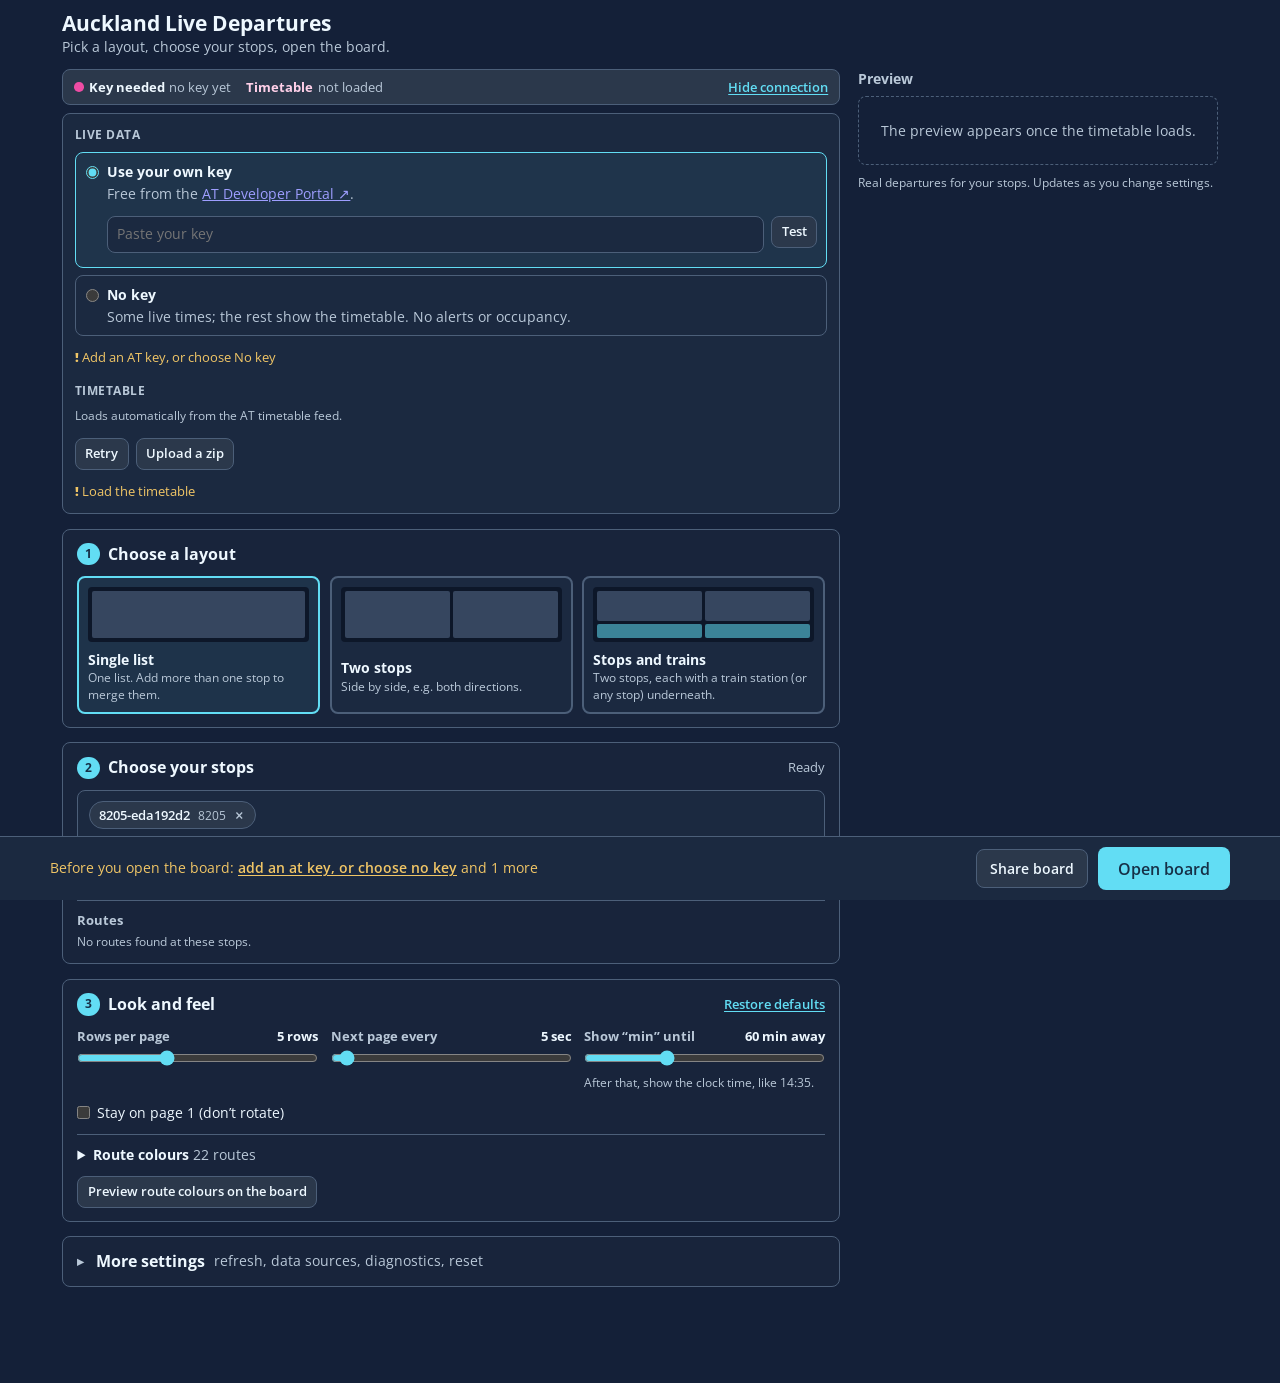
==== commit 3731ed51: "mew" ====
--- a/index.html
+++ b/index.html
@@ -1035,6 +1035,10 @@
     .su-ppill { min-width: 2.5rem; text-align: center; border-radius: 3px; font-weight: 800; padding: 0 .3rem; font-size: .74rem; background: var(--accent); color: var(--accent-text); }
     .su-pdest { flex: 1; min-width: 0; white-space: nowrap; overflow: hidden; text-overflow: ellipsis; }
     .su-pdue { font-weight: 700; font-variant-numeric: tabular-nums; white-space: nowrap; }
+    .su-results .su-sub { display: block; font-size: .72rem; color: var(--muted); }
+    .su-station-row { border-bottom: 1px solid var(--border); }
+    .su-dirs { margin-top: .4rem; }
+    .su-station-dirs { margin: .5rem 0; }
     .su-ptrain-title { font-size: .7rem; color: var(--muted); margin-top: .35rem; border-top: 1px solid var(--border); padding-top: .25rem; white-space: nowrap; overflow: hidden; text-overflow: ellipsis; }
     .su-pfoot { display: flex; justify-content: space-between; gap: .5rem; padding: .25rem .55rem; background: #f4f7fa; color: #142033; font-weight: 700; font-size: .72rem; }
     .su-preview-empty { padding: 1.4rem .8rem; text-align: center; color: var(--muted); border: 1px dashed var(--border); border-radius: var(--radius); }
@@ -1172,6 +1176,16 @@
       trainRightStopId: "",
       trainLeftRoutes: "",
       trainRightRoutes: "",
+      // What each train strip shows: "" = the chosen platform only, or (for the whole
+      // station) "city", "via" (trains that later call at the Via stop's station),
+      // "other" (not going to the city) or "all".
+      trainLeftShow: "",
+      trainRightShow: "",
+      trainLeftViaStopId: "",
+      trainRightViaStopId: "",
+      // The same choice for the main stops (single list, two stops, and the top of
+      // "Stops and trains"), keyed by stop: "stopId=city, stopId=via:viaStopId".
+      stopModes: "",
       chromeHidden: false,
       mode: "setup"
     };
@@ -1199,6 +1213,7 @@
       building: false
     };
     let timers = [];
+    let clockTimer = null;
     let realtimeRequestSeq = 0;
     let bundleBuildSeq = 0;
     let gtfsLoadSeq = 0;
@@ -1248,7 +1263,7 @@
       try { localStorage.setItem(STORE_KEY + ":" + name, JSON.stringify(value)); }
       catch { state.status = "Storage unavailable — settings will not persist."; }
     }
-    function clearTimers() { timers.forEach(clearInterval); timers = []; }
+    function clearTimers() { timers.forEach(clearInterval); timers = []; clearTimeout(clockTimer); }
     function splitList(text) {
       return String(text || "").split(/[,\n]/).map(v => v.trim()).filter(Boolean);
     }
@@ -1265,24 +1280,230 @@
     function trainPlatformIds(cfg = state.config) {
       return [cfg.trainLeftStopId, cfg.trainRightStopId].map(id => String(id || "").trim());
     }
+    // Train strips. A strip can follow one platform (the original behaviour) or a whole
+    // station, sorted by where each train actually goes: a train counts as going to a
+    // station if that trip calls there after this stop. Platforms and direction ids are
+    // never used, so closures, turn-backs and diversions sort themselves. The three city
+    // stations below are the only network knowledge.
+    const CITY_STATION_NAMES = ["waitemata", "te waihorotiu", "karanga-a-hape"];
+    const TRAIN_SHOW_MODES = ["", "city", "via", "other", "all"];
+    function plainName(value) {
+      return String(value || "").normalize("NFD").replace(/[\u0300-\u036f]/g, "").toLowerCase().trim();
+    }
+    function isCityStationName(name) {
+      const n = plainName(name);
+      return /train station/.test(n) && CITY_STATION_NAMES.some(city => n.startsWith(city));
+    }
+    // "Kingsland Train Station 2" -> "Kingsland"
+    // "Platform 2" / "Pier 3", or "" when the stop name already says it ("Pier 3",
+    // "Train Station 2", "Stop A").
+    function platformWord(name, code) {
+      code = String(code || "").trim();
+      if (!code) return "";
+      const escaped = code.replace(/[.*+?^${}()|[\]\\]/g, "\\$&");
+      if (new RegExp("(^|\\s)" + escaped + "$|\\bstop " + escaped + "\\b", "i").test(String(name || "").trim())) return "";
+      return (/ferry|wharf|pier/i.test(name) ? "Pier " : "Platform ") + code;
+    }
+    function platformSuffix(name, code) {
+      const word = platformWord(name, code);
+      return word ? " · " + word : "";
+    }
+    function shortStationName(name) {
+      return String(name || "").replace(/\s+Train Station(\s+\d+)?\s*$/i, "").replace(/\s+Station\s*$/i, "").trim();
+    }
+    function trainShow(index, cfg = state.config) {
+      const show = index === 0 ? cfg.trainLeftShow : cfg.trainRightShow;
+      return TRAIN_SHOW_MODES.includes(show) ? show : "";
+    }
+    function trainViaIds(cfg = state.config) {
+      return [cfg.trainLeftViaStopId, cfg.trainRightViaStopId].map(id => String(id || "").trim());
+    }
+    // stopModes: "stopId=city, stopId=via:viaStopId" -> Map(stopId -> { show, via })
+    function parseStopModes(cfg = state.config) {
+      const modes = new Map();
+      for (const part of splitList(cfg.stopModes)) {
+        const [stopId, value = ""] = part.split("=").map(v => v.trim());
+        const [show, via = ""] = value.split(":").map(v => v.trim());
+        if (stopId && show && TRAIN_SHOW_MODES.includes(show)) modes.set(stopId, { show, via });
+      }
+      return modes;
+    }
+    function formatStopModes(modes) {
+      return Array.from(modes).filter(([, m]) => m.show).map(([id, m]) => id + "=" + m.show + (m.via ? ":" + m.via : "")).join(", ");
+    }
+    function topStopIds(cfg = state.config) {
+      return cfg.dualStopMode ? dualStopIds(cfg).filter(Boolean) : splitList(cfg.stopIds);
+    }
+    // Every place a stop is shown, with how its departures are chosen:
+    // { key, stopId, show, via, routes } (routes: that slot's own line filter, or null).
+    function boardSlots(cfg = state.config) {
+      const modes = parseStopModes(cfg);
+      const slots = topStopIds(cfg).map(stopId => {
+        const m = modes.get(stopId) || { show: "", via: "" };
+        return { key: "stop:" + stopId, stopId, show: m.show, via: m.show === "via" ? m.via : "", routes: null };
+      });
+      if (fourWayEnabled(cfg)) {
+        const via = trainViaIds(cfg);
+        trainPlatformIds(cfg).forEach((stopId, i) => slots.push({ key: i === 0 ? "trainLeft" : "trainRight", stopId, show: trainShow(i, cfg), via: trainShow(i, cfg) === "via" ? via[i] : "", routes: i === 0 ? cfg.trainLeftRoutes : cfg.trainRightRoutes }));
+      }
+      return slots;
+    }
+    function topSlot(stopId, cfg = state.config) {
+      return boardSlots(cfg).find(slot => slot.key === "stop:" + stopId) || { key: "stop:" + stopId, stopId, show: "", via: "", routes: null };
+    }
+    function stripSlot(index, cfg = state.config) {
+      return boardSlots(cfg).find(slot => slot.key === (index === 0 ? "trainLeft" : "trainRight"));
+    }
+    // Identifies the station-sorting settings a saved board was built for ("" = none).
+    function stripKey(cfg = state.config) {
+      const sorted = boardSlots(cfg).filter(slot => slot.show);
+      return sorted.map(slot => [slot.key, slot.stopId, slot.show, slot.via].join("~")).join("|");
+    }
+    // A slot as resolved when the board was built: { show, platforms, targets }.
+    function bundleSlot(slot) {
+      const built = slot && slot.show && state.bundle && state.bundle.filters && state.bundle.filters[slot.key];
+      if (built && built.show === slot.show) return built;
+      return { show: "", platforms: [slot && slot.stopId].filter(Boolean), targets: [] };
+    }
+    function bundleStrip(index, cfg = state.config) {
+      return bundleSlot(stripSlot(index, cfg) || { stopId: trainPlatformIds(cfg)[index] });
+    }
+    function isRailRow(row) {
+      return Boolean(row.rail) || Number(state.bundle?.routes[row.routeId]?.type) === 2;
+    }
+    // Does this departure's trip call at one of these stations after this stop?
+    function callsLater(row, stationIds) {
+      if (!stationIds.length) return false;
+      const bundle = state.bundle;
+      const calls = bundle.tripCalls && bundle.tripCalls[row.tripId];
+      if (calls && row.stopSequence) return calls.some(c => c.q > row.stopSequence && stationIds.includes(c.s));
+      // A train that exists only in the live feed: use AT's live calls at the target
+      // platforms, then the destination text as a last resort.
+      const movements = row.liveOnly && state.realtime && state.realtime.movements;
+      if (!movements) return false;
+      for (const stationId of stationIds) {
+        const station = bundle.stations && bundle.stations[stationId];
+        if (!station) continue;
+        for (const platformId of station.platforms) {
+          const m = movements[row.tripId + ":" + platformId.split("-")[0]];
+          const when = m && (m.expected || m.scheduled);
+          if (when && when > row.effective) return true;
+        }
+      }
+      const dest = plainName(row.destination);
+      return stationIds.some(id => {
+        const station = bundle.stations && bundle.stations[id];
+        if (!station) return false;
+        const name = plainName(shortStationName(station.name));
+        return Boolean(name) && dest.includes(name) || (station.city && /\bvia city\b|city centre/.test(dest));
+      });
+    }
+    function slotRows(rows, slot) {
+      if (!slot) return [];
+      const built = bundleSlot(slot);
+      return rows.filter(row => {
+        if (!built.platforms.includes(row.stopId) || (built.show && !isRailRow(row))) return false;
+        if (slot.routes) {
+          const route = state.bundle.routes[row.routeId] || { shortName: row.routeLabel, longName: "", routeId: row.routeId };
+          if (!trainRoutesMatch(route, slot.routes)) return false;
+        }
+        if (built.show === "" || built.show === "all") return true;
+        const hit = callsLater(row, built.targets);
+        return built.show === "other" ? !hit : hit;
+      });
+    }
+    function trainStripRows(rows, index, cfg = state.config) {
+      return slotRows(rows, stripSlot(index, cfg));
+    }
+    // Rows for one side of a two-stop board (its top stop), or for the single list.
+    function sideRows(rows, stopId, cfg = state.config) {
+      return slotRows(rows, topSlot(stopId, cfg));
+    }
+    function singleListRows(rows, cfg = state.config) {
+      const keep = new Set(topStopIds(cfg).flatMap(stopId => sideRows(rows, stopId, cfg)));
+      return rows.filter(row => keep.has(row));
+    }
+    function slotLabel(slot) {
+      const built = bundleSlot(slot);
+      if (built.show === "city") return "To city";
+      if (built.show === "other") return "Not to city";
+      if (built.show === "all") return "All trains";
+      if (built.show === "via") {
+        const station = state.bundle?.stations?.[built.targets[0]];
+        return "Towards " + (station ? shortStationName(station.name) : "chosen station");
+      }
+      const stop = state.bundle?.stops[built.platforms[0]];
+      const code = stop?.platformCode;
+      return code ? (/ferry|wharf|pier/i.test(stop.name) ? "Pier " : "Platform ") + code : "Stop " + (built.platforms[0] || "").split("-")[0];
+    }
+    function trainStripLabel(index, cfg = state.config) {
+      return slotLabel(stripSlot(index, cfg) || { stopId: trainPlatformIds(cfg)[index] });
+    }
+    // "Kingsland Station" for a station-wide slot, otherwise the stop's own name.
+    function slotStationName(slot) {
+      const stop = state.bundle?.stops[slot.stopId];
+      const name = stop ? stop.name : stopDisplayName(slot.stopId);
+      return bundleSlot(slot).show ? shortStationName(name) + " Station" : name;
+    }
+    // The next timetabled train for a slot beyond the board's lookahead (up to a week
+    // out), for the empty message during closures. Cached: the scan is too heavy to
+    // repeat on every one-second redraw.
+    let nextTrainCache = {};
+    function nextSlotDeparture(slot, cfg = state.config) {
+      const bundle = state.bundle, nowMs = state.now.getTime();
+      const cached = nextTrainCache[slot.key];
+      const key = bundle.generatedAt + "|" + stripKey(cfg) + "|" + (slot.routes || "");
+      if (cached && cached.key === key && nowMs >= cached.from && nowMs < cached.until) return cached.value;
+      const built = bundleSlot(slot);
+      const today = dateKeyFor(state.now, cfg.timezone);
+      let best = null;
+      for (let d = -1; d <= 7; d++) {
+        const serviceDate = shiftDateKey(today, d);
+        if (best && gtfsEpoch(serviceDate, "00:00:00", cfg.timezone) > best) break;
+        for (const stopId of built.platforms) {
+          for (const st of bundle.stopTimesByStop[stopId] || []) {
+            if (!activeService(bundle, st.serviceId, serviceDate)) continue;
+            const scheduled = gtfsEpoch(serviceDate, st.departureTime, cfg.timezone);
+            if (!(scheduled > nowMs) || (best && scheduled >= best)) continue;
+            const row = { tripId: st.tripId, routeId: st.routeId, stopId, stopSequence: st.stopSequence, effective: scheduled };
+            if (slotRows([row], slot).length) best = scheduled;
+          }
+        }
+      }
+      nextTrainCache[slot.key] = { key, value: best, from: nowMs, until: best || nowMs + 10 * 60000 };
+      return best;
+    }
+    function emptySlotLabel(slot, cfg = state.config) {
+      const next = nextSlotDeparture(slot, cfg);
+      if (!next) return "No trains in the next week";
+      const sameDay = dateKeyFor(new Date(next), cfg.timezone) === dateKeyFor(state.now, cfg.timezone);
+      const day = sameDay ? "" : dtf("en-NZ", { timeZone: cfg.timezone, weekday: "short" }).format(new Date(next)) + " ";
+      return "No trains · next " + day + timeLabel(next, cfg.timezone);
+    }
+    function emptyStripLabel(index, cfg = state.config) {
+      return emptySlotLabel(stripSlot(index, cfg), cfg);
+    }
     function boardStopIds(cfg = state.config) {
       const buses = cfg.dualStopMode ? dualStopIds(cfg) : splitList(cfg.stopIds);
-      return Array.from(new Set([...buses, ...(fourWayEnabled(cfg) ? trainPlatformIds(cfg) : [])]));
+      const expanded = boardSlots(cfg).flatMap(slot => bundleSlot(slot).platforms);
+      return Array.from(new Set([...buses, ...(fourWayEnabled(cfg) ? trainPlatformIds(cfg) : []), ...expanded]));
     }
     function trainRoutesMatch(route, filters) {
       const allowed = new Set(splitList(filters).map(normLabel));
       return !allowed.size || [route.shortName, route.longName, route.routeId].some(label => allowed.has(normLabel(label)));
     }
+    // Every bottom stop chosen, and every "calling at" slot has its station.
     function fourWayReady(cfg = state.config) {
-      return !fourWayEnabled(cfg) || trainPlatformIds(cfg).every(Boolean);
+      if (fourWayEnabled(cfg) && !trainPlatformIds(cfg).every(Boolean)) return false;
+      return boardSlots(cfg).every(slot => slot.show !== "via" || slot.via);
     }
     function renderFourWaySettings(cfg) {
       const stops = state.gtfs ? state.gtfs.stops : Object.values(state.bundle?.stops || {}).map(s => ({ stop_id: s.stopId, stop_name: s.name, platform_code: s.platformCode }));
       return `<div class="four-way-settings">
         <label class="checkbox-label plain"><input name="fourWayMode" type="checkbox" ${cfg.fourWayMode ? "checked" : ""}> Show trains under each side (dual-stop mode)</label>
-        <p class="hint">In dual-stop mode, reserve the bottom two rows on each side for trains. Bus pages rotate above; trains always show the next two departures for that side’s platform. Rows per page includes the two train rows (minimum 3).</p>
+        <p class="hint">In dual-stop mode, reserve the bottom two rows on each side for a second stop, usually a train platform. The top stop’s pages rotate above; the bottom always shows the next two departures. Rows per page includes the two bottom rows (minimum 3).</p>
         ${cfg.fourWayMode ? `<div class="field"><label for="train-station-label">Thin station heading</label><input id="train-station-label" name="trainStationLabel" value="${escapeHtml(cfg.trainStationLabel)}" placeholder="e.g. Henderson Station"><div class="hint">Blank uses the platform’s stop name.</div></div>
-        <datalist id="train-platforms">${stops.filter(s => !s.location_type || s.location_type === "0").map(s => `<option value="${escapeHtml(s.stop_id)}">${escapeHtml(s.stop_name)}${s.platform_code ? " · Platform " + escapeHtml(s.platform_code) : ""} · ${escapeHtml(s.stop_code || s.stop_id.split("-")[0])}</option>`).join("")}</datalist>
+        <datalist id="train-platforms">${stops.filter(s => !s.location_type || s.location_type === "0").map(s => `<option value="${escapeHtml(s.stop_id)}">${escapeHtml(s.stop_name + platformSuffix(s.stop_name, s.platform_code))} · ${escapeHtml(s.stop_code || s.stop_id.split("-")[0])}</option>`).join("")}</datalist>
         <div class="row">${["Left", "Right"].map(side => `<div class="field"><label for="train-${side}-platform">${side} train platform</label><input id="train-${side}-platform" name="train${side}StopId" list="train-platforms" value="${escapeHtml(cfg['train' + side + 'StopId'])}" placeholder="Search station/platform or paste stop ID"><label for="train-${side}-routes">${side} train services</label><input id="train-${side}-routes" name="train${side}Routes" value="${escapeHtml(cfg['train' + side + 'Routes'])}" placeholder="All train services"><div class="hint">Comma-separated route names or IDs from the timetable. Blank includes every train service at this platform.</div></div>`).join("")}</div>
         <p class="hint">Choose the individual platform stop for each direction, then rebuild the board. Train services have their own filters; the bus route filter does not affect them.</p>` : ""}
       </div>`;
@@ -1292,7 +1513,8 @@
       if (!state.bundle) return false;
       const ids = boardStopIds(cfg);
       // Older saved bundles did not retain route types; rebuild before using them for trains.
-      if (fourWayEnabled(cfg) && !trainPlatformIds(cfg).every(id => (state.bundle.stopTimesByStop?.[id] || []).some(st => Number(state.bundle.routes[st.routeId]?.type) === 2))) return false;
+      if (fourWayEnabled(cfg) && !trainPlatformIds(cfg).every(id => (state.bundle.stopTimesByStop?.[id] || []).some(st => Number.isFinite(state.bundle.routes[st.routeId]?.type)))) return false;
+      if ((state.bundle.stripKey || "") !== stripKey(cfg)) return false;
       return ids.every(id => Boolean(state.bundle.stops && state.bundle.stops[id]));
     }
     function gtfsRtArray(value) {
@@ -1427,7 +1649,7 @@
     async function readUnpackedEntries(baseUrl, names) {
       const output = {};
       await Promise.all(names.map(async name => {
-        const res = await fetch(new URL(name, baseUrl).href);
+        const res = await fetch(new URL(name, baseUrl).href, { signal: AbortSignal.timeout(180000) });
         if (res.ok) output[name] = await res.text();
         else if (res.status !== 404) throw new Error(name + " fetch failed: " + res.status);
       }));
@@ -1584,7 +1806,7 @@
               await ingestGtfs({ baseUrl: new URL(candidate, location.href).href }, candidate, requestId);
             } else {
               if (!("DecompressionStream" in globalThis)) throw new Error("no unzip support in this browser");
-              const res = await fetch(candidate);
+              const res = await fetch(candidate, { signal: AbortSignal.timeout(180000) });
               if (!res.ok) throw new Error("Fetch failed: " + res.status);
               await ingestGtfs({ buffer: await res.arrayBuffer() }, candidate, requestId);
             }
@@ -1671,17 +1893,49 @@
       }
       if (fourWayEnabled()) {
         const platforms = trainPlatformIds().map(resolveStop);
-        if (!platforms.every(id => id && gtfsStopIds.has(id))) { setStatus("Choose a valid train platform for each side.", true); return; }
+        if (!platforms.every(id => id && gtfsStopIds.has(id))) { setStatus("Choose a valid bottom stop for each side.", true); return; }
         saveConfig({ trainLeftStopId: platforms[0], trainRightStopId: platforms[1] });
       }
-      const stopIds = new Set([...resolved, ...(fourWayEnabled() ? trainPlatformIds() : [])]);
-      const trainStops = new Set(fourWayEnabled() ? trainPlatformIds() : []);
+      // Station-wide slots: every platform of the chosen station is a board stop, and
+      // the platforms of the stations a slot sorts by are scanned for trip calls.
+      const filters = {}, stations = {}, targetStops = new Map(); // platform id -> station id
+      const stripsOn = boardSlots().some(slot => slot.show);
+      if (stripsOn) {
+        if (fourWayEnabled()) {
+          const via = trainViaIds().map(id => id && resolveStop(id));
+          saveConfig({ trainLeftViaStopId: via[0], trainRightViaStopId: via[1] });
+        }
+        const modes = new Map(Array.from(parseStopModes()).map(([id, m]) => [resolveStop(id), { show: m.show, via: m.via && resolveStop(m.via) }]));
+        if (formatStopModes(modes) !== state.config.stopModes) saveConfig({ stopModes: formatStopModes(modes) });
+        const byId = new Map(gtfs.stops.map(s => [s.stop_id, s]));
+        const stationId = s => s.parent_station || s.stop_id;
+        const addStation = stop => {
+          const id = stationId(stop);
+          stations[id] ||= {
+            name: (byId.get(id) || stop).stop_name || id, city: isCityStationName(stop.stop_name),
+            platforms: gtfs.stops.filter(s => s.location_type !== "1" && stationId(s) === id).map(s => s.stop_id)
+          };
+          return id;
+        };
+        const cityIds = Array.from(new Set(gtfs.stops.filter(s => s.location_type !== "1" && isCityStationName(s.stop_name)).map(addStation)));
+        for (const slot of boardSlots()) {
+          if (!slot.show || !byId.has(slot.stopId)) continue;
+          if (slot.show === "via" && !byId.has(slot.via)) { setStatus("Choose the station the trains at " + stopDisplayName(slot.stopId) + " should call at.", true); return; }
+          const targets = slot.show === "via" ? [addStation(byId.get(slot.via))] : slot.show === "all" ? [] : cityIds;
+          filters[slot.key] = { show: slot.show, platforms: stations[addStation(byId.get(slot.stopId))].platforms, targets };
+          for (const id of targets) for (const p of stations[id].platforms) targetStops.set(p, id);
+        }
+      }
+      const slotPlatforms = key => (filters[key] ? filters[key].platforms : []);
+      const trainStops = new Set(fourWayEnabled() ? [...trainPlatformIds(), ...slotPlatforms("trainLeft"), ...slotPlatforms("trainRight")] : []);
+      const topPlatforms = topStopIds().flatMap(id => slotPlatforms("stop:" + id));
+      const stopIds = new Set([...resolved, ...topPlatforms, ...trainStops]);
       if (!stopIds.size) { setStatus("Add at least one stop.", true); return; }
       if (open) setStatus("Building board...");
       const buildConfig = JSON.stringify(state.config);
       const stillCurrent = () => buildId === bundleBuildSeq && state.gtfs === gtfs && JSON.stringify(state.config) === buildConfig;
       let candidateStopTimes;
-      try { candidateStopTimes = await selectedStopTimesFor(stopIds); }
+      try { candidateStopTimes = await selectedStopTimesFor(new Set([...stopIds, ...targetStops.keys()])); }
       catch (err) { if (stillCurrent()) setStatus(friendlyError(err, "Board build"), true); return; }
       if (!stillCurrent()) return;
       const routeAllow = new Set(splitList(state.config.routeAllowlist).map(normLabel));
@@ -1699,8 +1953,10 @@
         if (!trip || !route) continue;
         const labels = [route.route_short_name, route.route_long_name, route.route_id].filter(Boolean);
         if (trainStops.has(st.stop_id)) {
-          if (Number(route.route_type) !== 2) continue;
+          // Bottom strips have their own line filter, applied when drawing.
         } else if (routeAllow.size && !labels.some(label => routeAllow.has(normLabel(label)))) continue;
+        // A station-wide main stop only shows trains.
+        if (!trainStops.has(st.stop_id) && topPlatforms.includes(st.stop_id) && !resolved.includes(st.stop_id) && Number(route.route_type) !== 2) continue;
         selectedStopTimes.push(st);
         tripIds.add(st.trip_id); routeIds.add(trip.route_id); serviceIds.add(trip.service_id);
       }
@@ -1711,11 +1967,12 @@
       if (fourWayEnabled()) {
         for (const [index, id] of trainPlatformIds().entries()) {
           const filters = index === 0 ? state.config.trainLeftRoutes : state.config.trainRightRoutes;
+          const platforms = filters[index === 0 ? "trainLeft" : "trainRight"] ? filters[index === 0 ? "trainLeft" : "trainRight"].platforms : [id];
           const matches = selectedStopTimes.some(st => {
             const route = routesById.get(tripsById.get(st.trip_id).route_id);
-            return st.stop_id === id && trainRoutesMatch({ shortName: route.route_short_name, longName: route.route_long_name, routeId: route.route_id }, filters);
+            return platforms.includes(st.stop_id) && trainRoutesMatch({ shortName: route.route_short_name, longName: route.route_long_name, routeId: route.route_id }, filters);
           });
-          if (!matches) { setStatus("No train services match the " + (index === 0 ? "left" : "right") + " platform and train lines. Check the train lines for that side.", true); return; }
+          if (!matches) { setStatus("No services match the " + (index === 0 ? "left" : "right") + " bottom stop and its lines. Check the lines for that side.", true); return; }
         }
       }
       const bundle = {
@@ -1730,6 +1987,15 @@
       for (const stopId of stopIds) {
         const s = stopsById.get(stopId);
         if (s) bundle.stops[stopId] = { stopId, name: s.stop_name || stopId, platformCode: s.platform_code || "", lat: +s.stop_lat, lon: +s.stop_lon };
+      }
+      if (stripsOn) {
+        // Where each boardable train calls among the stations the strips sort by. Not
+        // filtered by pickup_type: a train that terminates in the city still goes there.
+        bundle.filters = filters; bundle.stations = stations; bundle.stripKey = stripKey(); bundle.tripCalls = {};
+        for (const st of candidateStopTimes) {
+          const station = targetStops.get(st.stop_id);
+          if (station && tripIds.has(st.trip_id)) (bundle.tripCalls[st.trip_id] ||= []).push({ s: station, q: +st.stop_sequence || 0 });
+        }
       }
       for (const routeId of routeIds) {
         const r = routesById.get(routeId);
@@ -1801,7 +2067,10 @@
               expected: Number.isFinite(expected) ? expected : undefined,
               scheduled: Number.isFinite(scheduledMs) ? scheduledMs : undefined,
               cancelled: /cancel/i.test(String(m.arrivalStatus || "")) || /cancel/i.test(String(m.departureStatus || "")),
-              monitored: Boolean(m.monitored)
+              monitored: Boolean(m.monitored),
+              tripId: String(m.trip_id), code, routeId: String(m.route_id || ""), routeLabel: String(m.route_short_name || ""),
+              destination: String(m.destinationDisplay || ""), stopSequence: +m.stopSequence || 0,
+              boarding: String(m.departureBoardingActivity || "boarding") !== "noBoarding" && String(m.departureBoardingActivity || "boarding") !== "alighting"
             };
             movements[m.trip_id + ":" + code] = entry;
             // AT re-versions trip ids (the trailing hash) when timetables are republished, so a
@@ -1817,6 +2086,31 @@
       const succeeded = results.length - errors.length;
       if (!succeeded) throw new Error("Departures API: " + errors.join("; "));
       return { movements, notices, requested: codes.length, succeeded, errors };
+    }
+
+    // Trains that exist only in the live feed have no timetable stop list. When one shows
+    // up at a strip's station, also ask AT what is due at the platforms the strips sort
+    // by, so the same "calls there later" rule can be applied to it. No extra requests
+    // on a normal day.
+    const knownTripStops = new WeakMap(); // bundle -> Set("tripBase:stopCode")
+    function liveOnlyMovement(m, bundle = state.bundle) {
+      let known = knownTripStops.get(bundle);
+      if (!known) knownTripStops.set(bundle, known = new Set(Object.values(bundle.stopTimesByStop).flat().map(st => tripIdBase(st.tripId) + ":" + st.stopId.split("-")[0])));
+      return !known.has(tripIdBase(m.tripId) + ":" + m.code);
+    }
+    async function addStripTargetMovements(result, fetchedCodes, key) {
+      const bundle = state.bundle;
+      if (!bundle || !bundle.filters) return result;
+      const filters = Object.values(bundle.filters);
+      const stripCodes = new Set(filters.flatMap(f => f.platforms).map(id => id.split("-")[0]));
+      const liveOnly = Object.entries(result.movements).some(([k, m]) => !k.startsWith("~") && stripCodes.has(m.code) && liveOnlyMovement(m, bundle));
+      if (!liveOnly) return result;
+      const targets = new Set(filters.flatMap(f => f.targets).flatMap(id => bundle.stations[id].platforms).map(id => id.split("-")[0]));
+      const extra = Array.from(targets).filter(code => !fetchedCodes.includes(code));
+      if (!extra.length) return result;
+      try { Object.assign(result.movements, (await fetchMovements(extra, key)).movements); }
+      catch (err) { console.warn("[realtime] strip target fetch failed:", err && err.message || err); }
+      return result;
     }
 
     async function refreshRealtime() {
@@ -1850,7 +2144,7 @@
             kind: "departures",
             label: "stop predictions",
             run: depCodes.length
-              ? fetchMovements(depCodes, depKey)
+              ? fetchMovements(depCodes, depKey).then(result => addStripTargetMovements(result, depCodes, depKey))
               : Promise.resolve({ movements: {}, requested: 0, succeeded: 0, errors: [] })
           },
           ...userFeeds.map(feed => ({
@@ -2002,8 +2296,17 @@
       const weekday = new Date(Date.UTC(+dateKey.slice(0,4), +dateKey.slice(4,6)-1, +dateKey.slice(6,8))).getUTCDay();
       return ["sunday","monday","tuesday","wednesday","thursday","friday","saturday"].map(d => String(c[d])==="1")[weekday];
     }
+    // Constructing an Intl.DateTimeFormat loads time zone data and is slow (badly so on weak
+    // ChromeOS hardware), and the board formats thousands of times per redraw: reuse them.
+    const dateFormats = new Map();
+    function dtf(locale, options) {
+      const key = locale + JSON.stringify(options);
+      let f = dateFormats.get(key);
+      if (!f) dateFormats.set(key, f = new Intl.DateTimeFormat(locale, options));
+      return f;
+    }
     function dateKeyFor(date, tz) {
-      const p = new Intl.DateTimeFormat("en-CA", { timeZone: tz, year:"numeric", month:"2-digit", day:"2-digit" }).formatToParts(date).reduce((a,x) => (x.type !== "literal" && (a[x.type]=x.value), a), {});
+      const p = dtf("en-CA", { timeZone: tz, year:"numeric", month:"2-digit", day:"2-digit" }).formatToParts(date).reduce((a,x) => (x.type !== "literal" && (a[x.type]=x.value), a), {});
       return p.year + p.month + p.day;
     }
     function shiftDateKey(key, days) {
@@ -2011,7 +2314,7 @@
       return String(d.getUTCFullYear()).padStart(4,"0") + String(d.getUTCMonth()+1).padStart(2,"0") + String(d.getUTCDate()).padStart(2,"0");
     }
     function offsetMs(date, tz) {
-      const p = new Intl.DateTimeFormat("en-CA", { timeZone: tz, year:"numeric", month:"2-digit", day:"2-digit", hour:"2-digit", minute:"2-digit", second:"2-digit", hourCycle:"h23" }).formatToParts(date).reduce((a,x) => (x.type !== "literal" && (a[x.type]=x.value), a), {});
+      const p = dtf("en-CA", { timeZone: tz, year:"numeric", month:"2-digit", day:"2-digit", hour:"2-digit", minute:"2-digit", second:"2-digit", hourCycle:"h23" }).formatToParts(date).reduce((a,x) => (x.type !== "literal" && (a[x.type]=x.value), a), {});
       return Date.UTC(+p.year, +p.month-1, +p.day, +p.hour, +p.minute, +p.second) - date.getTime();
     }
     function gtfsEpoch(dateKey, time, tz) {
@@ -2019,11 +2322,19 @@
       const [h, m, s = 0] = String(time).split(":").map(Number);
       if (m > 59 || s > 59) return NaN;
       // GTFS service times are elapsed seconds from local noon minus twelve hours.
+      return localNoon(dateKey, tz) + (h * 3600 + m * 60 + s - 43200) * 1000;
+    }
+    // Local noon depends only on the date, but is needed for every stop time on every redraw.
+    const noonCache = new Map();
+    function localNoon(dateKey, tz) {
+      const key = dateKey + "|" + tz;
+      if (noonCache.has(key)) return noonCache.get(key);
       // Resolve local noon iteratively: the UTC guess may fall across a DST change.
       const noonUtc = Date.UTC(+dateKey.slice(0,4), +dateKey.slice(4,6)-1, +dateKey.slice(6,8), 12);
       let noon = noonUtc;
       for (let i = 0; i < 3; i++) noon = noonUtc - offsetMs(new Date(noon), tz);
-      return noon + (h * 3600 + m * 60 + s - 43200) * 1000;
+      noonCache.set(key, noon);
+      return noon;
     }
     function formatDue(epoch, now, cfg) {
       const delta = epoch - now;
@@ -2032,10 +2343,10 @@
       // Floor, not round: a bus 4m40s away reads "4", like the real PID and AT website.
       const mins = Math.floor(delta / 60000);
       if (mins <= cfg.relativeCutoffMinutes) return String(mins);
-      return new Intl.DateTimeFormat("en-NZ", { timeZone: cfg.timezone, hour:"2-digit", minute:"2-digit", hourCycle:"h23" }).format(new Date(epoch));
+      return dtf("en-NZ", { timeZone: cfg.timezone, hour:"2-digit", minute:"2-digit", hourCycle:"h23" }).format(new Date(epoch));
     }
     function clockLabel(date, tz) {
-      return new Intl.DateTimeFormat("en-NZ", { timeZone: tz, hour:"2-digit", minute:"2-digit", second:"2-digit", hourCycle:"h23" }).format(date);
+      return dtf("en-NZ", { timeZone: tz, hour:"2-digit", minute:"2-digit", second:"2-digit", hourCycle:"h23" }).format(date);
     }
     // Stop-level schedule_relationship values whose delay fields are not real predictions.
     // SKIPPED = bus won't stop there; NO_DATA = AT has no prediction. Both publish junk delay.
@@ -2081,7 +2392,7 @@
       return null;
     }
     function timeLabel(epoch, tz) {
-      return new Intl.DateTimeFormat("en-NZ", { timeZone: tz, hour: "2-digit", minute: "2-digit", hourCycle: "h23" }).format(new Date(epoch));
+      return dtf("en-NZ", { timeZone: tz, hour: "2-digit", minute: "2-digit", hourCycle: "h23" }).format(new Date(epoch));
     }
     const PERSON_SVG = `<svg viewBox="0 0 140 405" aria-hidden="true"><circle cx="70" cy="42" r="42"/><rect height="124" rx="25" width="140" y="94"/><path d="m33 218h74v168a19 19 0 0 1 -19 19h-36a19 19 0 0 1 -19-19z"/></svg>`;
     function occupancyIcons(level) {
@@ -2212,9 +2523,12 @@
                 "| updates:", rtTrip && rtTrip.orderedUpdates ? rtTrip.orderedUpdates.length : 0
               );
             }
+            const rail = Number(route.type) === 2;
             rows.push({
-              key: st.tripId + ":" + stopId + ":" + serviceDate, tripId: st.tripId, routeId: route.routeId,
-              stopId, serviceDate, routeLabel: route.shortName, routeColor: route.color,
+              // A loop train can call at the same platform twice in one trip (city-bound,
+              // then outbound): keep both calls.
+              key: st.tripId + ":" + stopId + ":" + serviceDate + (rail ? ":" + st.stopSequence : ""), tripId: st.tripId, routeId: route.routeId,
+              stopId, stopSequence: st.stopSequence, serviceDate, routeLabel: route.shortName, routeColor: route.color,
               routeTextColor: route.textColor,
               destination: railDestination(st.headsign || trip.headsign || "", route),
               stopName: stop ? stop.name : stopId,
@@ -2224,6 +2538,29 @@
               status: cancelled ? "cancelled" : predicted ? "live" : "scheduled"
             });
           }
+        }
+      }
+      // Station strips also show trains that exist only in AT's live feed (extra or
+      // rescheduled trains during disruptions).
+      const stripPlatforms = bundle.filters ? boardSlots(cfg).filter(slot => slot.show).flatMap(slot => bundleSlot(slot).platforms) : [];
+      if (rt && rt.movements && stripPlatforms.length) {
+        const byCode = new Map(stripPlatforms.map(id => [id.split("-")[0], id]));
+        for (const [k, m] of Object.entries(rt.movements)) {
+          const stopId = byCode.get(m.code);
+          if (k.startsWith("~") || !stopId || !m.tripId || !m.boarding || !liveOnlyMovement(m, bundle)) continue;
+          const effective = m.expected || m.scheduled;
+          if (!effective || effective < nowMs - 30000 || effective > maxMs) continue;
+          const route = bundle.routes[m.routeId] || Object.values(bundle.routes).find(r => r.type === 2 && r.shortName === m.routeLabel);
+          rows.push({
+            key: m.tripId + ":" + stopId + ":live", tripId: m.tripId, routeId: route ? route.routeId : m.routeId,
+            stopId, stopSequence: m.stopSequence, rail: true, liveOnly: true,
+            routeLabel: route ? route.shortName : m.routeLabel, routeColor: route ? route.color : "", routeTextColor: route ? route.textColor : "",
+            destination: railDestination(m.destination, { type: 2 }),
+            stopName: bundle.stops[stopId] ? bundle.stops[stopId].name : stopId,
+            scheduled: m.scheduled || effective, predicted: m.expected, effective,
+            predictedSource: m.expected ? "at-api" : null, occupancy: 0,
+            status: m.cancelled ? "cancelled" : m.expected ? "live" : "scheduled"
+          });
         }
       }
       const deduped = new Map();
@@ -2395,11 +2732,15 @@
     // Setup screen: pick a layout, fill its slots, tune the look, open the board.
     // Fields save themselves and the board rebuilds in the background, so there is no
     // separate build step.
-    const SLOT_FIELDS = ["main", "left", "right", "trainLeft", "trainRight"];
+    const SLOT_FIELDS = ["main", "left", "right", "trainLeft", "trainRight", "trainLeftVia", "trainRightVia"];
+    // "via:<stopId>" fields are the "Towards" station pickers of main stops.
+    function isSlotField(field) {
+      return SLOT_FIELDS.includes(field) || String(field).startsWith("via:");
+    }
     const SETUP_LAYOUTS = [
       { id: "single", name: "Single list", desc: "One list. Add more than one stop to merge them.", thumb: `<i></i>` },
       { id: "dual", name: "Two stops", desc: "Side by side, e.g. both directions.", thumb: `<i></i><i></i>` },
-      { id: "fourway", name: "Buses and trains", desc: "Two stops, each with a train platform underneath.", thumb: `<span><i></i><i class="t"></i></span><span><i></i><i class="t"></i></span>` }
+      { id: "fourway", name: "Stops and trains", desc: "Two stops, each with a train station (or any stop) underneath.", thumb: `<span><i></i><i class="t"></i></span><span><i></i><i class="t"></i></span>` }
     ];
 
     function setupLayout(cfg = state.config) {
@@ -2412,6 +2753,10 @@
     }
     function setupBusStopIds(cfg = state.config) {
       return setupLayout(cfg) === "single" ? splitList(cfg.stopIds) : [slotStopId("left", cfg), slotStopId("right", cfg)].filter(Boolean);
+    }
+    function setupExpandedStopIds(cfg = state.config) {
+      const modes = parseStopModes(cfg);
+      return setupBusStopIds(cfg).flatMap(id => modes.has(id) ? gtfsStationPlatforms(id) : [id]);
     }
     function keyMode(cfg = state.config) {
       if (String(cfg.subscriptionKey || "").trim() || state.editingKey) return "personal";
@@ -2433,6 +2778,9 @@
           if (!right) out.push({ field: "trainRight", message: "Choose the right train platform" });
         }
       }
+      for (const slot of boardSlots(cfg)) {
+        if (slot.show === "via" && !slot.via) out.push({ field: slot.key.startsWith("stop:") ? "via:" + slot.stopId : slot.key + "Via", message: "Choose a station that way" });
+      }
       if (cfg.requireSubscriptionKey !== false && !subscriptionKey(cfg)) out.push({ field: "key", message: HAS_BUILTIN_KEY ? "Add your AT key" : "Add an AT key, or choose No key" });
       if (!state.gtfs && !bundleHasSelectedStops(cfg)) out.push({ field: "timetable", message: state.gtfsLoading ? "Wait for the timetable to load" : "Load the timetable" });
       return out;
@@ -2455,19 +2803,69 @@
       scheduleAutoBuild();
     }
 
+    // id is a stop id (that exact stop), or "station:<parent id>" (the whole station,
+    // sorted by where trains go). A station is stored as one of its platforms plus a
+    // direction; a different platform is used when this one is taken by another slot.
     function chooseSlotStop(slot, id) {
       const cfg = state.config;
-      if (slot === "main") saveConfig({ stopIds: Array.from(new Set([...splitList(cfg.stopIds), id])).join(", ") });
-      else if (slot === "left" || slot === "right") {
-        const patch = slot === "left" ? { dualStopLeftId: id } : { dualStopRightId: id };
-        const left = slot === "left" ? id : slotStopId("left");
-        const right = slot === "right" ? id : slotStopId("right");
-        saveConfig(Object.assign(patch, { stopIds: Array.from(new Set([left, right].filter(Boolean))).join(", ") }));
-      } else saveConfig(slot === "trainLeft" ? { trainLeftStopId: id, trainLeftRoutes: "" } : { trainRightStopId: id, trainRightRoutes: "" });
+      if (slot.startsWith("via:")) {
+        const stopId = slot.slice(4), modes = parseStopModes();
+        modes.set(stopId, { show: "via", via: id });
+        saveConfig({ stopModes: formatStopModes(modes) });
+      } else if (slot === "trainLeftVia" || slot === "trainRightVia") saveConfig({ [slot + "StopId"]: id });
+      else {
+        const station = id.startsWith("station:") ? id.slice(8) : "";
+        if (station) {
+          const taken = new Set(slot === "main" ? splitList(cfg.stopIds) : slot === "left" ? [slotStopId("right")] : slot === "right" ? [slotStopId("left")] : []);
+          const platforms = state.gtfs.stops.filter(s => s.parent_station === station && s.location_type !== "1")
+            .sort((a, b) => String(a.platform_code).localeCompare(String(b.platform_code), "en", { numeric: true }));
+          if (!platforms.length) return;
+          id = (platforms.find(s => !taken.has(s.stop_id)) || platforms[0]).stop_id;
+        }
+        const show = station ? defaultStationShow(id) : "";
+        if (slot === "main" || slot === "left" || slot === "right") {
+          const modes = parseStopModes();
+          const old = modes.get(id);
+          if (show) modes.set(id, { show: old && old.show ? old.show : show, via: old ? old.via : "" });
+          else modes.delete(id);
+          const patch = { stopModes: formatStopModes(modes) };
+          if (slot === "main") patch.stopIds = Array.from(new Set([...splitList(cfg.stopIds), id])).join(", ");
+          else {
+            patch[slot === "left" ? "dualStopLeftId" : "dualStopRightId"] = id;
+            const left = slot === "left" ? id : slotStopId("left"), right = slot === "right" ? id : slotStopId("right");
+            patch.stopIds = Array.from(new Set([left, right].filter(Boolean))).join(", ");
+          }
+          saveConfig(patch);
+        } else {
+          const Side = slot === "trainLeft" ? "Left" : "Right";
+          const keep = show && trainShow(Side === "Left" ? 0 : 1) ? cfg["train" + Side + "Show"] : show;
+          saveConfig({ ["train" + Side + "StopId"]: id, ["train" + Side + "Routes"]: "", ["train" + Side + "Show"]: keep });
+        }
+      }
       const picker = state.pickers[slot];
       if (picker) Object.assign(picker, { open: false, query: "", active: 0 });
       renderSetup();
       scheduleAutoBuild();
+    }
+
+    function defaultStationShow(stopId) {
+      return isCityStationName(stopDisplayName(stopId)) ? "all" : "city";
+    }
+    // Direction for a whole-station slot (key "stop:<id>", "trainLeft" or "trainRight").
+    function setSlotShow(key, show) {
+      if (key === "trainLeft" || key === "trainRight") saveConfig({ [key + "Show"]: show });
+      else {
+        const stopId = key.slice(5), modes = parseStopModes();
+        modes.set(stopId, { show, via: (modes.get(stopId) || {}).via || "" });
+        saveConfig({ stopModes: formatStopModes(modes) });
+      }
+      renderSetup();
+      scheduleAutoBuild();
+    }
+    function slotForPicker(slot, cfg = state.config) {
+      if (slot === "trainLeft" || slot === "trainRight") return stripSlot(slot === "trainLeft" ? 0 : 1, cfg);
+      if (slot === "left" || slot === "right") { const id = slotStopId(slot, cfg); return id ? topSlot(id, cfg) : null; }
+      return null;
     }
 
     // Background rebuild after stops or route filters change, so the preview is real and
@@ -2479,7 +2877,7 @@
     async function autoBuild() {
       if (!state.gtfs || state.config.mode !== "setup") return;
       if (state.building) { state.buildQueued = true; return; }
-      if (setupBlockers().some(b => SLOT_FIELDS.includes(b.field))) return;
+      if (setupBlockers().some(b => isSlotField(b.field))) return;
       state.building = true;
       refreshSetupPreview();
       try { await buildBundle({ open: false }); }
@@ -2495,6 +2893,7 @@
       const blockers = setupBlockers();
       if (blockers.length) { focusSetupField(blockers[0].field); return; }
       clearTimeout(state.autoBuildTimer);
+      state.buildQueued = false; // Opening uses the latest settings and replaces any queued preview.
       if (state.gtfs) await buildBundle();
       else { saveConfig({ mode: "board" }); render(); }
     }
@@ -2569,9 +2968,11 @@
       return sortRoutes(Array.from(seen.values()));
     }
     function setupRoutesFor(field) {
-      if (field === "routeAllowlist") return unionRoutes(setupBusStopIds());
-      const routes = routesAtStop(field === "trainLeftRoutes" ? state.config.trainLeftStopId : state.config.trainRightStopId);
-      return routes && (state.gtfs ? routes.filter(r => r.type === 2) : routes);
+      if (field === "routeAllowlist") return unionRoutes(setupExpandedStopIds());
+      const index = field === "trainLeftRoutes" ? 0 : 1;
+      const platform = trainPlatformIds()[index];
+      const routes = trainShow(index) ? unionRoutes(gtfsStationPlatforms(platform)) : routesAtStop(platform);
+      return routes;
     }
     function chipStyle(label, cfg = state.config) {
       const custom = parseRouteColors(cfg.routeColors).get(normLabel(label));
@@ -2600,6 +3001,36 @@
     }
 
     // Stop search. Picker state lives in state.pickers so it survives re-renders.
+    // Every platform of the station a platform belongs to (just itself without a timetable).
+    function gtfsStationPlatforms(stopId) {
+      const stop = state.gtfs && state.gtfs.stops.find(s => s.stop_id === stopId);
+      if (!stop || !stop.parent_station) return [stopId].filter(Boolean);
+      return state.gtfs.stops.filter(s => s.parent_station === stop.parent_station && s.location_type !== "1").map(s => s.stop_id);
+    }
+    function stripStationModesAllowed(stopId) {
+      const stop = state.gtfs && state.gtfs.stops.find(s => s.stop_id === stopId);
+      return Boolean(stop && stop.parent_station && isTrainPlatform(stop));
+    }
+    // Direction chips for a whole-station slot. Nothing for an exact stop.
+    function directionChipsHtml(slot, viaPickerSlot) {
+      if (!slot || !slot.show) return "";
+      const atCity = isCityStationName(stopDisplayName(slot.stopId));
+      const viaName = slot.via ? shortStationName(stopDisplayName(slot.via)) : "";
+      const options = [["city", "To city"], ["via", viaName ? "Towards " + viaName : "Towards…"], ["other", "Not to city"], ["all", "All trains"]]
+        .filter(([value]) => !atCity || value === slot.show || (value !== "city" && value !== "other"));
+      const hints = {
+        city: "Trains from any platform that go on to Waitematā, Te Waihorotiu or Karanga-a-Hape.",
+        via: "Trains from any platform that go on to the station you pick. Pick the next station that way.",
+        other: "Trains from any platform that don’t go on to a city station.",
+        all: "Every train you can board here."
+      };
+      return `<div class="su-chips su-dirs" role="group" aria-label="Which trains">${options.map(([value, label]) => `<button type="button" class="su-chip ${value === slot.show ? "" : "off"}" aria-pressed="${value === slot.show}" data-set-show="${escapeHtml(slot.key)}" data-show="${value}">${escapeHtml(label)}</button>`).join("")}</div>
+        ${slot.show === "via" ? `<div data-field="${escapeHtml(viaPickerSlot)}" style="margin-top:.4rem"><label class="su-label">Towards</label>${pickerHtml(viaPickerSlot, "station", slot.via, "Next station that way, like Morningside")}</div>` : ""}
+        <div class="hint">${hints[slot.show]}</div>`;
+    }
+    function trainShowHtml(Side, cfg = state.config) {
+      return directionChipsHtml(stripSlot(Side === "Left" ? 0 : 1, cfg), "train" + Side + "Via");
+    }
     function isTrainPlatform(stop) {
       // Bus stands at stations have letter platform codes ("Stop A Henderson Station").
       return /train station/i.test(stop.stop_name || "") || (/^\d+$/.test(stop.platform_code || "") && /station/i.test(stop.stop_name || ""));
@@ -2615,26 +3046,74 @@
       if (!state.gtfs || !q) return [];
       const scored = [];
       for (const s of state.gtfs.stops) {
-        if (s.location_type === "1" || (kind === "train" && !isTrainPlatform(s))) continue;
+        if (s.location_type === "1" || (kind === "station" && !isTrainPlatform(s))) continue;
         const name = String(s.stop_name || "").toLowerCase(), code = String(s.stop_code || "").toLowerCase();
-        const score = code === q || s.stop_id === query.trim() ? 0 : name.startsWith(q) ? 1 : (name + " " + code + " " + s.stop_id + " " + (s.stop_desc || "")).toLowerCase().includes(q) ? 2 : -1;
+        let score = code === q || s.stop_id === query.trim() ? 0 : name.startsWith(q) ? 1 : (name + " " + code + " " + s.stop_id + " " + (s.stop_desc || "")).toLowerCase().includes(q) ? 2 : -1;
+        // The bottom-strip picker takes any stop, but lists train platforms first.
+        if (score > 0 && kind === "train" && !isTrainPlatform(s)) score += 2;
         if (score >= 0) scored.push([score, s]);
       }
-      return scored.sort((a, b) => a[0] - b[0] || String(a[1].stop_name).localeCompare(String(b[1].stop_name))).slice(0, 12).map(x => x[1]);
+      const sorted = scored.sort((a, b) => a[0] - b[0] || String(a[1].stop_name).localeCompare(String(b[1].stop_name))).map(x => x[1]);
+      if (kind !== "station") return sorted.slice(0, 12);
+      // "Towards" pickers: one result per station.
+      const seen = new Set();
+      return sorted.filter(st => { const key = st.parent_station || st.stop_id; return !seen.has(key) && seen.add(key); }).slice(0, 12);
+    }
+    // Search results for a picker: { id, label, sub, code }. Train platforms bring a
+    // "whole station" row above them, except in "Towards" pickers (always a station).
+    function stationLabel(stopId) {
+      const stop = state.gtfs && state.gtfs.stops.find(s => s.stop_id === stopId);
+      const parent = stop && stop.parent_station && state.gtfs.stops.find(s => s.stop_id === stop.parent_station);
+      return { label: shortStationName((parent || stop || {}).stop_name || stopDisplayName(stopId)) + " Station", code: (parent && parent.stop_code) || (stop && stop.stop_code) || stopId.split("-")[0] };
+    }
+    function pickerEntries(slot, kind, query) {
+      const stops = pickerMatches(kind, query);
+      if (kind === "station") return stops.map(st => ({ id: st.stop_id, ...stationLabel(st.stop_id), sub: "" }));
+      const stations = !slot.startsWith("via:") && !slot.endsWith("Via");
+      const byId = stations ? new Map(state.gtfs.stops.map(s => [s.stop_id, s])) : null;
+      // Groups: a station row with its platforms, or a single stop. A station whose
+      // name starts with the search goes first, so "Kingsland" lists the station on top.
+      const q = query.trim().toLowerCase(), groups = new Map();
+      for (const s of stops) {
+        const train = isTrainPlatform(s) && s.parent_station;
+        const key = stations && train ? "station:" + s.parent_station : s.stop_id;
+        if (!groups.has(key)) {
+          const group = { first: false, entries: [] };
+          if (key.startsWith("station:")) {
+            const parent = byId.get(s.parent_station) || {};
+            const label = shortStationName(parent.stop_name || s.stop_name) + " Station";
+            group.first = label.toLowerCase().startsWith(q);
+            group.entries.push({ id: key, label, sub: "All platforms, sorted by direction", code: parent.stop_code || s.parent_station.split("-")[0], station: true });
+          }
+          groups.set(key, group);
+        }
+        const word = platformWord(s.stop_name, s.platform_code);
+        groups.get(key).entries.push({ id: s.stop_id, label: (s.stop_name || s.stop_id) + (word ? " · " + word : ""), sub: stations && train ? "This platform only" : "", code: s.stop_code || s.stop_id.split("-")[0] });
+      }
+      const ordered = Array.from(groups.values());
+      return [...ordered.filter(g => g.first), ...ordered.filter(g => !g.first)].flatMap(g => g.entries);
     }
     function pickerHtml(slot, kind, value, placeholder) {
       const p = state.pickers[slot] ||= { query: "", open: false, active: 0 };
+      if (value && !p.open && kind === "station") {
+        const { label, code } = stationLabel(value);
+        return `<div class="su-picked"><span class="su-picked-name">${escapeHtml(label)}</span><span class="su-code">${escapeHtml(code)}</span><button class="ghost small" type="button" data-picker-change="${slot}">Change</button></div>`;
+      }
       if (value && !p.open) {
         const { name, code, platform } = stopLabelParts(value);
-        return `<div class="su-picked"><span class="su-picked-name">${escapeHtml(name)}${platform ? ` · Platform ${escapeHtml(platform)}` : ""}</span><span class="su-code">${escapeHtml(code)}</span><button class="ghost small" type="button" data-picker-change="${slot}">Change</button></div>`;
+        const owner = slotForPicker(slot);
+        const whole = owner && owner.show;
+        const parent = whole && state.gtfs && state.gtfs.stops.find(s => s.stop_id === state.gtfs.stops.find(x => x.stop_id === value)?.parent_station);
+        const label = whole ? shortStationName(name) + " Station · all platforms" : name + platformSuffix(name, platform);
+        return `<div class="su-picked"><span class="su-picked-name">${escapeHtml(label)}</span><span class="su-code">${escapeHtml(parent ? parent.stop_code || code : code)}</span><button class="ghost small" type="button" data-picker-change="${slot}">Change</button></div>`;
       }
       if (!state.gtfs) return `<div class="hint">${state.gtfsLoading ? "Loading the timetable so you can search stops…" : "Load the timetable to search stops."}</div>`;
-      const results = p.open ? pickerMatches(kind, p.query) : [];
+      const results = p.open ? pickerEntries(slot, kind, p.query) : [];
       p.active = Math.min(p.active, Math.max(0, results.length - 1));
       const list = !p.open ? "" : !p.query.trim()
-        ? `<div class="su-results"><div class="su-empty">${kind === "train" ? "Type a station name, like Henderson" : "Type a stop name or number"}</div></div>`
-        : `<div class="su-results" role="listbox">${results.length ? results.map((s, i) => `<button type="button" role="option" data-pick="${escapeHtml(s.stop_id)}" data-pick-slot="${slot}" class="${i === p.active ? "active" : ""}"><span>${escapeHtml(s.stop_name || s.stop_id)}${s.platform_code ? ` · Platform ${escapeHtml(s.platform_code)}` : ""}</span><span class="su-code">${escapeHtml(s.stop_code || s.stop_id.split("-")[0])}</span></button>`).join("") : `<div class="su-empty">No stops match “${escapeHtml(p.query)}”.</div>`}</div>`;
-      return `<div class="su-picker"><input type="search" data-picker-input="${slot}" data-picker-kind="${kind}" data-focus-key="picker-${slot}" value="${escapeHtml(p.query)}" placeholder="${escapeHtml(placeholder)}" autocomplete="off" aria-expanded="${p.open}">${list}</div>`;
+        ? `<div class="su-results"><div class="su-empty">${kind === "station" ? "Type a train station, like Morningside" : kind === "train" ? "Type a station or stop, like Henderson" : "Type a stop name or number"}</div></div>`
+        : `<div class="su-results" role="listbox">${results.length ? results.map((r, i) => `<button type="button" role="option" data-pick="${escapeHtml(r.id)}" data-pick-slot="${escapeHtml(slot)}" class="${i === p.active ? "active" : ""} ${r.station ? "su-station-row" : ""}"><span>${escapeHtml(r.label)}${r.sub ? `<small class="su-sub">${escapeHtml(r.sub)}</small>` : ""}</span><span class="su-code">${escapeHtml(r.code)}</span></button>`).join("") : `<div class="su-empty">No stops match “${escapeHtml(p.query)}”.</div>`}</div>`;
+      return `<div class="su-picker"><input type="search" data-picker-input="${escapeHtml(slot)}" data-picker-kind="${kind}" data-focus-key="picker-${escapeHtml(slot)}" value="${escapeHtml(p.query)}" placeholder="${escapeHtml(placeholder)}" autocomplete="off" aria-expanded="${p.open}">${list}</div>`;
     }
     function blockerHtml(field, blockers) {
       const b = blockers.find(x => x.field === field);
@@ -2652,7 +3131,7 @@
       const cfg = state.config;
       const blockers = setupBlockers(cfg);
       if (!bundleHasSelectedStops(cfg)) {
-        const text = blockers.some(b => SLOT_FIELDS.includes(b.field)) ? "Choose your stops to see a preview."
+        const text = blockers.some(b => isSlotField(b.field)) ? "Choose your stops to see a preview."
           : state.building ? "Building the preview…"
           : state.gtfs ? "The preview appears in a moment."
           : state.gtfsLoading ? "Loading the timetable…" : "The preview appears once the timetable loads.";
@@ -2661,21 +3140,25 @@
       state.now = new Date();
       let rows = [];
       try { rows = deriveDepartures(); } catch { rows = []; }
-      const routeType = row => Number(state.bundle.routes[row.routeId]?.type);
       const rowHtml = (r, train) => `<div class="su-prow ${train ? "train" : ""}"><span class="su-ppill" style="${chipStyle(r.routeLabel, cfg)}">${escapeHtml(r.routeLabel)}</span><span class="su-pdest">${escapeHtml(normalizeDestinationLabel(r.destination))}</span><span class="su-pdue">${setupDueLabel(r, cfg)}</span></div>`;
-      const band = (title, busRows, trainRows, trainTitle) => `<div class="su-pband"><h4>${escapeHtml(title)}</h4>${busRows.length ? busRows.map(r => rowHtml(r)).join("") : `<div class="su-preview-empty small">No upcoming departures</div>`}${trainRows ? `<div class="su-ptrain-title">${escapeHtml(trainTitle)}</div>${trainRows.length ? trainRows.map(r => rowHtml(r, true)).join("") : `<div class="su-preview-empty small">No upcoming trains</div>`}` : ""}</div>`;
+      const band = (title, busRows, trainRows, trainTitle) => `<div class="su-pband"><h4>${escapeHtml(title)}</h4>${busRows.length ? busRows.map(r => rowHtml(r)).join("") : `<div class="su-preview-empty small">No upcoming departures</div>`}${trainRows ? `<div class="su-ptrain-title">${escapeHtml(trainTitle)}</div>${trainRows.length ? trainRows.map(r => rowHtml(r, true)).join("") : `<div class="su-preview-empty small">No upcoming departures</div>`}` : ""}</div>`;
       let bands;
       if (!cfg.dualStopMode) {
         const ids = splitList(cfg.stopIds);
-        bands = [band(ids.length > 1 ? ids.length + " stops" : stopDisplayName(ids[0]), rows.slice(0, cfg.pageSize))];
+        const only = ids.length === 1 && bundleSlot(topSlot(ids[0], cfg)).show ? topSlot(ids[0], cfg) : null;
+        bands = [band(ids.length > 1 ? ids.length + " stops" : only ? slotStationName(only) + " · " + slotLabel(only) : stopDisplayName(ids[0]), singleListRows(rows, cfg).slice(0, cfg.pageSize))];
       } else {
         const four = fourWayEnabled(cfg);
         const platforms = trainPlatformIds(cfg);
         const labels = [cfg.dualStopLeftLabel, cfg.dualStopRightLabel];
         bands = dualStopIds(cfg).map((stopId, i) => {
-          const bus = rows.filter(r => r.stopId === stopId && (!four || routeType(r) === 3)).slice(0, four ? Math.max(3, cfg.pageSize) - 2 : cfg.pageSize);
-          const trains = four ? rows.filter(r => r.stopId === platforms[i] && routeType(r) === 2 && trainRoutesMatch(state.bundle.routes[r.routeId], i === 0 ? cfg.trainLeftRoutes : cfg.trainRightRoutes)).slice(0, 2) : null;
-          return band(String(labels[i] || "").trim() || stopDisplayName(stopId), bus, trains, cfg.trainStationLabel || stopDisplayName(platforms[i]));
+          const stripAll = four ? trainStripRows(rows, i, cfg) : [];
+          const inStrip = new Set(stripAll);
+          const bus = sideRows(rows, stopId, cfg).filter(r => !inStrip.has(r)).slice(0, four ? Math.max(3, cfg.pageSize) - 2 : cfg.pageSize);
+          const top = topSlot(stopId, cfg), topTitle = bundleSlot(top).show ? slotStationName(top) + " · " + slotLabel(top) : stopDisplayName(stopId);
+          const trains = four ? stripAll.slice(0, 2) : null;
+          const whole = four && bundleStrip(i, cfg).show;
+          return band(String(labels[i] || "").trim() || topTitle, bus, trains, (cfg.trainStationLabel || (whole ? shortStationName(stopDisplayName(platforms[i])) + " Station" : stopDisplayName(platforms[i]))) + (whole ? " · " + trainStripLabel(i, cfg) : ""));
         });
       }
       return `<div class="su-preview ${state.building ? "building" : ""}"><div class="su-pbands" style="grid-template-columns:repeat(${bands.length},minmax(0,1fr))">${bands.join("")}</div>
@@ -2730,7 +3213,7 @@
         <div class="su-connect" ${open ? "" : "hidden"}>
           <div class="su-connect-group" data-field="key">
             <h3>Live data</h3>
-            ${HAS_BUILTIN_KEY ? option("builtin", "Use the built-in AT key", "Full live times, alerts and how full the bus is.", `<span class="su-inline"><button class="linkish" type="button" data-action="fetchRealtime">Test connection</button> ${keyNote}</span>`) : ""}
+            ${HAS_BUILTIN_KEY ? option("builtin", "Use the built-in AT key", "Full live times, alerts and how full each service is.", `<span class="su-inline"><button class="linkish" type="button" data-action="fetchRealtime">Test connection</button> ${keyNote}</span>`) : ""}
             ${option("personal", "Use your own key", `Free from the <a href="https://dev-portal.at.govt.nz/" target="_blank" rel="noopener">AT Developer Portal &#8599;</a>.`,
               `<span class="su-inline"><input name="subscriptionKey" type="password" value="${escapeHtml(cfg.subscriptionKey)}" placeholder="Paste your key" data-focus-key="subscriptionKey" class="${state.keyTest === "fail" ? "key-bad" : ""}" autocomplete="off" spellcheck="false"><button class="ghost small" type="button" data-action="fetchRealtime">Test</button></span><span class="su-inline">${keyNote}</span>`)}
             ${HAS_BUILTIN_KEY ? "" : option("none", "No key", "Some live times; the rest show the timetable. No alerts or occupancy.")}
@@ -2761,7 +3244,7 @@
       const layout = setupLayout(cfg);
       const four = layout === "fourway";
       const blockers = setupBlockers(cfg);
-      const slotsDone = !blockers.some(b => SLOT_FIELDS.includes(b.field));
+      const slotsDone = !blockers.some(b => isSlotField(b.field));
       const colours = Array.from(parseRouteColors(cfg.routeColors).values());
       const busStops = setupBusStopIds(cfg);
       // Timetable progress already shows in the status line.
@@ -2770,19 +3253,22 @@
       const sideSlot = side => {
         const Side = side[0].toUpperCase() + side.slice(1);
         const labelKey = side === "left" ? "dualStopLeftLabel" : "dualStopRightLabel";
-        return `<div class="su-slot ${blockers.some(b => b.field === side || b.field === "train" + Side) ? "blocked" : ""}">
+        return `<div class="su-slot ${blockers.some(b => b.field === side || b.field === "train" + Side || b.field === "train" + Side + "Via" || b.field === "via:" + slotStopId(side, cfg)) ? "blocked" : ""}">
           <h3>${Side} side</h3>
-          <div data-field="${side}"><label class="su-label">Bus stop</label>${pickerHtml(side, "bus", slotStopId(side, cfg), "Search stop name or number")}${blockerHtml(side, blockers)}</div>
+          <div data-field="${side}"><label class="su-label">Stop or station</label>${pickerHtml(side, "bus", slotStopId(side, cfg), "Search stop, platform or station")}${blockerHtml(side, blockers)}
+            ${slotStopId(side, cfg) ? directionChipsHtml(topSlot(slotStopId(side, cfg), cfg), "via:" + slotStopId(side, cfg)) + blockerHtml("via:" + slotStopId(side, cfg), blockers) : ""}</div>
           <div><label class="su-label" for="su-${side}-label">Heading <span class="muted">(optional)</span></label><input id="su-${side}-label" data-cfg="${labelKey}" data-live data-focus-key="${labelKey}" value="${escapeHtml(cfg[labelKey])}" placeholder="Uses the stop name"></div>
-          ${four ? `<div class="su-train" data-field="train${Side}"><label class="su-label">Train platform</label>${pickerHtml("train" + Side, "train", cfg["train" + Side + "StopId"], "Search station or platform")}${blockerHtml("train" + Side, blockers)}
-            <div class="hint">The next two trains always show at the bottom of this side.</div>
-            ${cfg["train" + Side + "StopId"] ? `<label class="su-label" style="margin-top:.4rem">Train lines</label>${routeChipsHtml("train" + Side + "Routes", "No train lines found at this platform.")}` : ""}</div>` : ""}
+          ${four ? `<div class="su-train" data-field="train${Side}"><label class="su-label">Underneath: train station or stop</label>${pickerHtml("train" + Side, "train", cfg["train" + Side + "StopId"], "Search station, platform or stop")}${blockerHtml("train" + Side, blockers)}
+            <div class="hint">The next two departures always show at the bottom of this side.</div>
+            ${cfg["train" + Side + "StopId"] ? trainShowHtml(Side, cfg) + blockerHtml("train" + Side + "Via", blockers) : ""}
+            ${cfg["train" + Side + "StopId"] ? `<label class="su-label" style="margin-top:.4rem">Lines</label>${routeChipsHtml("train" + Side + "Routes", "No lines found at this stop.")}` : ""}</div>` : ""}
         </div>`;
       };
       const stopsBody = layout === "single"
         ? `<div class="su-slot ${blockers.some(b => b.field === "main") ? "blocked" : ""}" data-field="main">
-            ${busStops.length ? `<div class="chips">${busStops.map(id => { const p = stopLabelParts(id); return `<span class="chip">${escapeHtml(p.name)}<span class="chip-id">${escapeHtml(p.code)}</span><button type="button" data-removestop="${escapeHtml(id)}" title="Remove stop" aria-label="Remove ${escapeHtml(p.name)}">&times;</button></span>`; }).join("")}</div>` : ""}
-            <div><label class="su-label">${busStops.length ? "Add another stop" : "Bus stop"}</label>${pickerHtml("main", "bus", "", "Search stop name or number")}${blockerHtml("main", blockers)}</div>
+            ${busStops.length ? `<div class="chips">${busStops.map(id => { const p = stopLabelParts(id); const whole = topSlot(id, cfg).show; const name = whole ? shortStationName(p.name) + " Station" : p.name + platformSuffix(p.name, p.platform); return `<span class="chip">${escapeHtml(name)}<span class="chip-id">${escapeHtml(whole ? "all platforms" : p.code)}</span><button type="button" data-removestop="${escapeHtml(id)}" title="Remove stop" aria-label="Remove ${escapeHtml(name)}">&times;</button></span>`; }).join("")}</div>` : ""}
+            ${busStops.filter(id => topSlot(id, cfg).show).map(id => `<div class="su-station-dirs"><label class="su-label">${escapeHtml(shortStationName(stopDisplayName(id)))} Station</label>${directionChipsHtml(topSlot(id, cfg), "via:" + id)}${blockerHtml("via:" + id, blockers)}</div>`).join("")}
+            <div><label class="su-label">${busStops.length ? "Add another stop or station" : "Stop or station"}</label>${pickerHtml("main", "bus", "", "Search stop, platform or station")}${blockerHtml("main", blockers)}</div>
           </div>`
         : `<div class="su-slots">
             ${four ? `<div class="su-station"><label class="su-label" for="su-station">Station heading <span class="muted">(optional)</span></label><input id="su-station" data-cfg="trainStationLabel" data-live data-focus-key="trainStationLabel" value="${escapeHtml(cfg.trainStationLabel)}" placeholder="Uses the platform’s stop name"></div>` : ""}
@@ -2809,15 +3295,15 @@
               </section>
 
               <section class="su-section">
-                <h2><span class="su-n ${slotsDone ? "done" : ""}">2</span>${layout === "single" ? "Choose your stops" : four ? "Choose stops and platforms" : "Choose your two stops"}<small>${slotsDone ? "Ready" : blockers.filter(b => SLOT_FIELDS.includes(b.field)).length + " to go"}</small></h2>
+                <h2><span class="su-n ${slotsDone ? "done" : ""}">2</span>${layout === "single" ? "Choose your stops" : four ? "Choose stops and platforms" : "Choose your two stops"}<small>${slotsDone ? "Ready" : blockers.filter(b => isSlotField(b.field)).length + " to go"}</small></h2>
                 ${stopsBody}
-                ${busStops.length ? `<div class="su-routes"><label class="su-label">Bus routes</label>${routeChipsHtml("routeAllowlist", "No routes found at these stops.")}</div>` : ""}
+                ${busStops.length ? `<div class="su-routes"><label class="su-label">${four ? "Routes at the top stops" : "Routes"}</label>${routeChipsHtml("routeAllowlist", "No routes found at these stops.")}</div>` : ""}
               </section>
 
               <section class="su-section">
                 <h2><span class="su-n done">3</span>Look and feel<small><button class="linkish" type="button" data-restore="display">Restore defaults</button></small></h2>
                 <div class="su-look">
-                  ${[["pageSize", "Rows per page", 1, Math.max(12, cfg.pageSize), 1, four ? "Includes the two train rows." : ""], ["rotateSeconds", "Next page every", 3, Math.max(60, cfg.rotateSeconds), 1, ""], ["relativeCutoffMinutes", "Show “min” until", 0, 180, 5, "After that, show the clock time, like 14:35."]].map(([key, label, min, max, step, hint]) => `
+                  ${[["pageSize", "Rows per page", 1, Math.max(12, cfg.pageSize), 1, four ? "Includes the two rows underneath." : ""], ["rotateSeconds", "Next page every", 3, Math.max(60, cfg.rotateSeconds), 1, ""], ["relativeCutoffMinutes", "Show “min” until", 0, 180, 5, "After that, show the clock time, like 14:35."]].map(([key, label, min, max, step, hint]) => `
                     <div><label class="su-label" for="su-${key}">${label} <output data-out="${key}">${setupValueLabel(key, cfg[key])}</output></label><input type="range" id="su-${key}" data-cfg="${key}" data-focus-key="${key}" min="${min}" max="${max}" step="${step}" value="${cfg[key]}" ${key === "rotateSeconds" && cfg.lockFirstPage ? "disabled" : ""}>${hint ? `<div class="hint">${hint}</div>` : ""}</div>`).join("")}
                 </div>
                 <label class="checkbox-label plain su-check"><input type="checkbox" data-cfg="lockFirstPage" data-rerender ${cfg.lockFirstPage ? "checked" : ""}> Stay on page 1 (don’t rotate)</label>
@@ -2916,12 +3402,12 @@
         input.addEventListener("focus", () => { if (!p.open) { p.open = true; renderSetup(); } });
         input.addEventListener("input", () => { p.query = input.value; p.open = true; p.active = 0; renderSetup(); });
         input.addEventListener("keydown", e => {
-          const results = pickerMatches(input.dataset.pickerKind, p.query);
+          const results = pickerEntries(slot, input.dataset.pickerKind, p.query);
           if (e.key === "ArrowDown" || e.key === "ArrowUp") {
             e.preventDefault();
             p.active = Math.max(0, Math.min(results.length - 1, p.active + (e.key === "ArrowDown" ? 1 : -1)));
             renderSetup();
-          } else if (e.key === "Enter" && results[p.active]) { e.preventDefault(); chooseSlotStop(slot, results[p.active].stop_id); }
+          } else if (e.key === "Enter" && results[p.active]) { e.preventDefault(); chooseSlotStop(slot, results[p.active].id); }
           else if (e.key === "Escape") { p.open = false; p.query = ""; renderSetup(); }
         });
         input.addEventListener("blur", () => setTimeout(() => {
@@ -2937,10 +3423,13 @@
         renderSetup();
       }));
       all("[data-removestop]").forEach(btn => btn.addEventListener("click", () => {
-        saveConfig({ stopIds: splitList(state.config.stopIds).filter(id => id !== btn.dataset.removestop).join(", ") });
+        const modes = parseStopModes();
+        modes.delete(btn.dataset.removestop);
+        saveConfig({ stopIds: splitList(state.config.stopIds).filter(id => id !== btn.dataset.removestop).join(", "), stopModes: formatStopModes(modes) });
         renderSetup();
         scheduleAutoBuild();
       }));
+      all("[data-set-show]").forEach(btn => btn.addEventListener("click", () => setSlotShow(btn.dataset.setShow, btn.dataset.show)));
       all("[data-route-field]").forEach(btn => btn.addEventListener("click", () => toggleRoute(btn.dataset.routeField, btn.dataset.route)));
       all("[data-route-all]").forEach(btn => btn.addEventListener("click", () => { saveConfig({ [btn.dataset.routeAll]: "" }); renderSetup(); scheduleAutoBuild(); }));
 
@@ -3062,7 +3551,7 @@
       // Ask for route lists for the chosen stops up front, and build once per stop set when
       // the saved board doesn't cover them (e.g. right after the timetable loads).
       if (state.gtfs) {
-        loadStopRoutes([...setupBusStopIds(), ...(fourWayEnabled() ? trainPlatformIds() : [])]);
+        loadStopRoutes([...setupExpandedStopIds(), ...(fourWayEnabled() ? trainPlatformIds().flatMap((id, i) => trainShow(i) ? gtfsStationPlatforms(id) : [id]) : [])]);
         const buildKey = boardStopIds().join("|");
         if (!state.building && !bundleHasSelectedStops() && state.autoBuiltFor !== buildKey) { state.autoBuiltFor = buildKey; scheduleAutoBuild(); }
       }
@@ -3097,8 +3586,11 @@
       const fourWay = fourWayEnabled(cfg);
       const busPageSize = fourWay ? Math.max(3, cfg.pageSize) - 2 : cfg.pageSize;
       const platforms = trainPlatformIds(cfg);
+      // The top of each side shows every mode at its stop, minus whatever that side's
+      // bottom strip shows (only matters when both use the same stop).
+      const stripKeys = [0, 1].map(i => new Set(fourWay ? trainStripRows(rows, i, cfg) : []));
       const stopPages = ids.map(stopId => {
-        const stopRows = rows.filter(row => row.stopId === stopId && (!fourWay || Number(state.bundle.routes[row.routeId]?.type) === 3));
+        const stopRows = sideRows(rows, stopId, cfg).filter(row => !fourWay || !stripKeys[ids.indexOf(stopId)].has(row));
         const pages = [];
         for (let i = 0; i < stopRows.length; i += busPageSize) pages.push(stopRows.slice(i, i + busPageSize));
         if (!pages.length) pages.push([]);
@@ -3110,18 +3602,22 @@
         const pages = stopPages[index];
         const pageIndex = state.pageLocked ? 0 : state.page % pages.length;
         const pageRows = pages[pageIndex];
-        const trainRows = fourWay ? rows.filter(row => row.stopId === platforms[index] && Number(state.bundle.routes[row.routeId]?.type) === 2 && trainRoutesMatch(state.bundle.routes[row.routeId], index === 0 ? cfg.trainLeftRoutes : cfg.trainRightRoutes)).slice(0, 2) : [];
+        const trainRows = fourWay ? trainStripRows(rows, index, cfg).slice(0, 2) : [];
         const trainStop = state.bundle?.stops[platforms[index]];
-        const stationName = cfg.trainStationLabel || trainStop?.name || platforms[index];
-        const platformLabel = trainStop?.platformCode ? "Platform " + trainStop.platformCode : "Stop " + (platforms[index] || "").split("-")[0];
-        const trainContent = fourWay ? `<div class="train-station-strip" title="${escapeHtml(stationName + ' · ' + platformLabel)}">${escapeHtml(stationName)} <span>${escapeHtml(platformLabel)}</span></div>${renderTable(trainRows, { ...cfg, pageSize: 2 }, { slots: 2, hideHeader: true, emptyLabel: "No upcoming trains" })}` : "";
-        const stop = state.bundle && state.bundle.stops[stopId];
-        const name = String(labels[index] || "").trim() || (stop && stop.name) || stopId;
+        const wholeStation = fourWay && bundleStrip(index, cfg).show;
+        const stationName = cfg.trainStationLabel || (wholeStation ? shortStationName(trainStop?.name) + " Station" : trainStop?.name) || platforms[index];
+        const platformLabel = fourWay ? trainStripLabel(index, cfg) : "";
+        const trainContent = fourWay ? `<div class="train-station-strip" title="${escapeHtml(stationName + ' · ' + platformLabel)}">${escapeHtml(stationName)} <span>${escapeHtml(platformLabel)}</span></div>${renderTable(trainRows, { ...cfg, pageSize: 2 }, { slots: 2, hideHeader: true, emptyLabel: wholeStation && !trainRows.length ? emptyStripLabel(index, cfg) : "No upcoming departures" })}` : "";
+        const slot = topSlot(stopId, cfg);
+        const sorted = Boolean(bundleSlot(slot).show);
+        const name = String(labels[index] || "").trim() || slotStationName(slot) || stopId;
+        const codeLabel = sorted ? slotLabel(slot) : "Stop " + stopId.split("-")[0];
+        const topEmpty = sorted && !pageRows.length ? emptySlotLabel(slot, cfg) : "";
         return {
           pageRows: [...pageRows, ...trainRows], pageCount: pages.length,
           html: `<section class="dual-band ${fourWay ? "four-way-band" : ""}" aria-label="${escapeHtml(name)} departures">
-            <div class="dual-band-header"><div><span class="dual-direction">${escapeHtml(name)}</span><span class="dual-stop-code">Stop ${escapeHtml(stopId.split("-")[0])}</span></div>${pages.length > 1 ? `<span class="dual-page">${pageIndex + 1}/${pages.length}</span>` : ""}</div>
-            ${fourWay ? renderTable(pageRows, cfg, { slots: busPageSize, emptyLabel: "No upcoming buses" }) : pageRows.length ? renderTable(pageRows, cfg) : `<div class="empty-state"><div><strong>No departures</strong><br><span>Nothing scheduled in the next ${cfg.lookaheadHours}h.</span></div></div>`}
+            <div class="dual-band-header"><div><span class="dual-direction">${escapeHtml(name)}</span><span class="dual-stop-code">${escapeHtml(codeLabel)}</span></div>${pages.length > 1 ? `<span class="dual-page">${pageIndex + 1}/${pages.length}</span>` : ""}</div>
+            ${fourWay ? renderTable(pageRows, cfg, { slots: busPageSize, emptyLabel: topEmpty || "No upcoming departures" }) : pageRows.length ? renderTable(pageRows, cfg) : `<div class="empty-state"><div><strong>${topEmpty ? escapeHtml(topEmpty) : "No departures"}</strong><br><span>${topEmpty ? "Nothing in the next " + cfg.lookaheadHours + "h. Check the alerts below." : "Nothing scheduled in the next " + cfg.lookaheadHours + "h."}</span></div></div>`}
             ${trainContent}
           </section>`
         };
@@ -3161,6 +3657,7 @@
       });
     }
 
+    const lastBoard = { el: null, key: "" };
     function renderBoard() {
       const cfg = state.config;
       const rows = deriveDepartures();
@@ -3172,13 +3669,17 @@
         pageLabel = dual.pageCount > 1 ? " " + (state.page + 1) + "/" + dual.pageCount : "";
         boardContent = dual.html;
       } else {
+        const listRows = singleListRows(rows, cfg);
         const pages = [];
-        for (let i = 0; i < rows.length; i += cfg.pageSize) pages.push(rows.slice(i, i + cfg.pageSize));
+        for (let i = 0; i < listRows.length; i += cfg.pageSize) pages.push(listRows.slice(i, i + cfg.pageSize));
         if (!pages.length) pages.push([]);
         state.page %= pages.length;
         pageRows = pages[state.page] || [];
         pageLabel = pages.length > 1 ? " " + (state.page + 1) + "/" + pages.length : "";
-        boardContent = pageRows.length ? renderTable(pageRows, cfg) : `<div class="empty-state"><div><strong>No departures</strong><br><span>Nothing scheduled in the next ${cfg.lookaheadHours}h.</span></div></div>`;
+        // Station-wide stops say when their next train is (useful during closures).
+        const sortedEmpty = topStopIds(cfg).map(id => topSlot(id, cfg)).filter(slot => bundleSlot(slot).show)
+          .map(slot => slotStationName(slot) + " · " + slotLabel(slot) + ": " + emptySlotLabel(slot, cfg));
+        boardContent = pageRows.length ? renderTable(pageRows, cfg) : `<div class="empty-state"><div><strong>No departures</strong><br><span>Nothing scheduled in the next ${cfg.lookaheadHours}h.</span>${sortedEmpty.map(text => `<br><span>${escapeHtml(text)}</span>`).join("")}</div></div>`;
       }
       const hasRT = Boolean(cfg.departuresUrl || (subscriptionKey(cfg) && (cfg.realtimeUrl || cfg.alertsUrl)));
       const stale = hasRT && !realtimeFresh(state.realtime, cfg, Date.now());
@@ -3186,8 +3687,9 @@
       const alerts = Array.from(new Set(boardAlerts().map(a => a.header)));
       const notice = stopNotices();
       const frameless = Boolean(cfg.chromeHidden);
-
-      app.innerHTML = `
+      const clock = `<div class="clock">${clockLabel(state.now, cfg.timezone)}</div>`;
+
+      const html = `
         <main class="board ${frameless ? "frameless" : ""} ${cfg.dualStopMode ? "dual-mode" : ""}">
           <button class="ghost chrome-toggle" data-action="toggleChrome" title="${frameless ? "Show frame and controls" : "Hide frame and controls"}">${frameless ? "+" : "-"}</button>
           <section class="board-shell ${frameless ? "frameless" : ""}">
@@ -3215,10 +3717,22 @@
               <div class="legend"><span class="legend-swatch"></span>Frequent services</div>
               <div class="ticker">${notice ? noticeMarquee(notice) : ""}</div>
               <div class="mode-indicator ${mode.id}" title="${escapeHtml(mode.detail)}"><span class="mode-dot ${mode.id}"></span>${escapeHtml(mode.label)} · ${escapeHtml(mode.coverage)}</div>
-              <div class="clock">${clockLabel(state.now, cfg.timezone)}</div>
+              ${clock}
             </footer>
           </section>
         </main>`;
+      // The board redraws every second, but between polls and page turns usually only the clock
+      // has changed. Rebuilding the whole DOM each tick is a long task on slow devices (and
+      // restarts the marquee), so in that case just update the clock text.
+      const key = html.replace(clock, "").replace(/animation-delay:-[\d.]+s/, "");
+      if (lastBoard.el && lastBoard.el === app.firstElementChild && lastBoard.key === key) {
+        const el = lastBoard.el.querySelector(".clock");
+        if (el) el.textContent = clockLabel(state.now, cfg.timezone);
+        return;
+      }
+      app.innerHTML = html;
+      lastBoard.el = app.firstElementChild;
+      lastBoard.key = key;
       if (cfg.dualStopMode) fitDualDestinations();
       wireShareButton();
       document.querySelector("[data-action=toggleChrome]")?.addEventListener("click", () => { saveConfig({ chromeHidden: !state.config.chromeHidden }); renderBoard(); });
@@ -3327,7 +3841,15 @@
     // Runtime
     function startRuntime() {
       clearTimers();
-      timers.push(setInterval(() => { state.now = new Date(); if (state.config.mode === "board") renderBoard(); }, 1000));
+      // Tick just after each wall-clock second, not every 1000ms from whenever the board started.
+      // A fixed interval's phase can sit right on a second boundary, so a tick running a few ms
+      // late reads the next second and the display skips one; long tasks also push it later.
+      const tick = () => {
+        clockTimer = setTimeout(tick, 1020 - Date.now() % 1000);
+        state.now = new Date();
+        if (state.config.mode === "board") renderBoard();
+      };
+      clockTimer = setTimeout(tick, 1020 - Date.now() % 1000);
       timers.push(setInterval(() => { if (state.config.mode === "board" && !state.refreshing) refreshRealtime().then(() => { if (state.config.mode === "board" && !state.colorDemo) renderBoard(); }); }, Math.max(5, state.config.pollSeconds) * 1000));
       timers.push(setInterval(() => { if (state.config.mode === "board" && !state.pageLocked) { state.page++; renderBoard(); } }, Math.max(3, state.config.rotateSeconds) * 1000));
       refreshRealtime().then(() => { if (state.config.mode === "board") renderBoard(); });
@@ -3354,6 +3876,7 @@
       "stopIds", "routeAllowlist", "frequentRoutes", "routeColors",
       "dualStopMode", "dualStopLeftId", "dualStopRightId", "dualStopLeftLabel", "dualStopRightLabel",
       "fourWayMode", "trainStationLabel", "trainLeftStopId", "trainRightStopId", "trainLeftRoutes", "trainRightRoutes",
+      "trainLeftShow", "trainRightShow", "trainLeftViaStopId", "trainRightViaStopId", "stopModes",
       "pageSize", "rotateSeconds", "lookaheadHours", "relativeCutoffMinutes", "lockFirstPage", "chromeHidden"
     ];
     function sharedBoardPreferences(cfg) {
@@ -3408,7 +3931,7 @@
       dialog.className = "share-dialog";
       dialog.setAttribute("aria-labelledby", "share-board-title");
       dialog.innerHTML = `<h2 id="share-board-title">Share board preferences</h2>
-        <p>Includes stops, direction headings, bus and train service filters, colours and display layout. API keys, feed URLs and connection settings stay in this browser.</p>
+        <p>Includes stops, direction headings, route filters, colours and display layout. API keys, feed URLs and connection settings stay in this browser.</p>
         <label for="share-board-url">Board link</label><input id="share-board-url" type="text" readonly spellcheck="false">
         <p class="hint">The link opens with these preferences ready to review and build. Live data uses the recipient’s own connection settings.</p>
         <div class="share-dialog-actions"><button class="primary" data-copy-share>Copy link</button><button class="ghost" data-close-share>Close</button></div>
